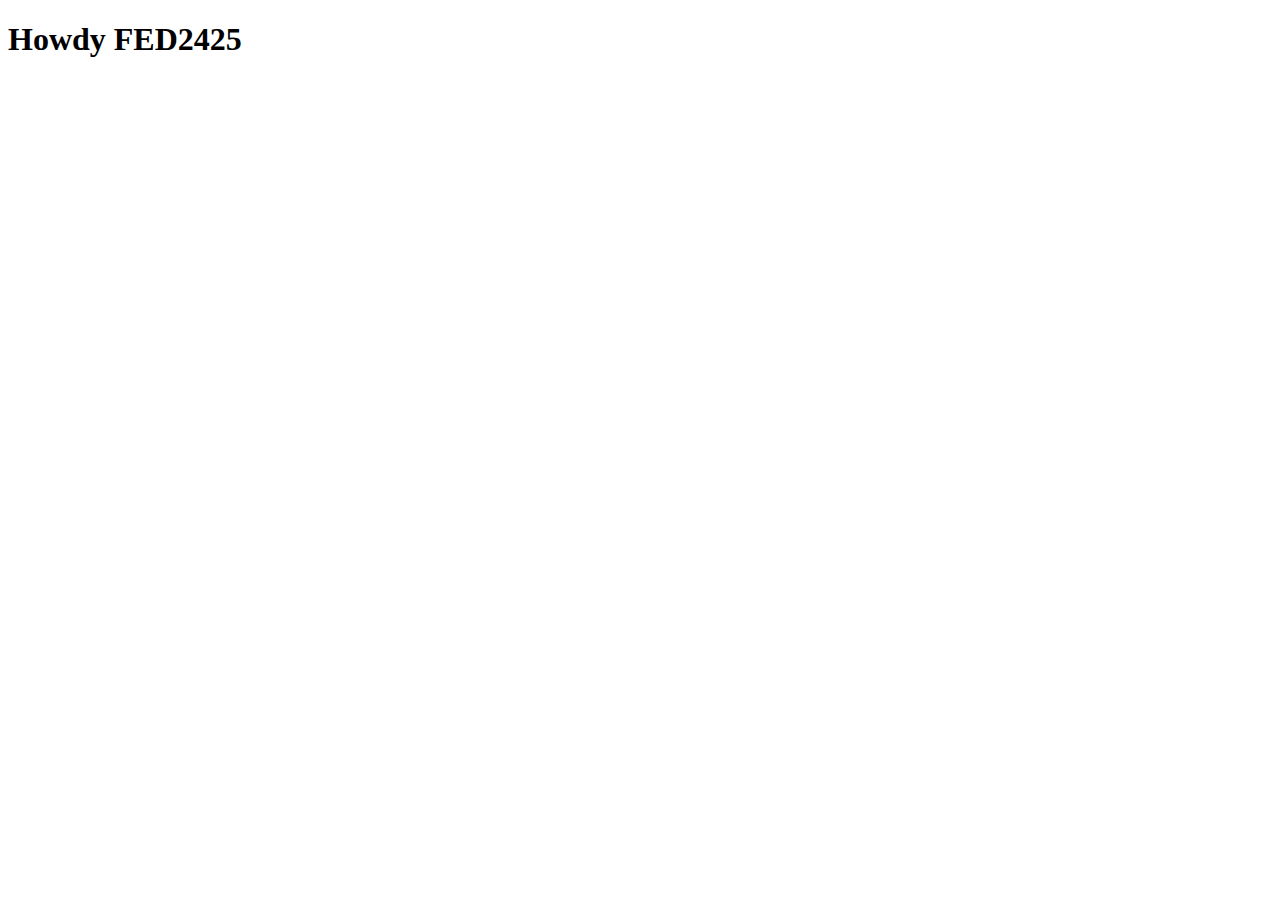
==== index.html @ 0c6c0c18 "Add files via upload" ====
<!DOCTYPE html>
<html lang="nl">
	
<head>
	<meta charset="UTF-8">
	<meta name="author" content="jouw naam">
	<meta name="viewport" content="width=device-width, initial-scale=1">
	
	<title>Howdy FED2425</title>
	
	<link href="styles/style.css" rel="stylesheet">
	<link rel="icon" type="image/svg+xml" href="images/favicon.svg">
</head>

<body>
	<h1>Howdy FED2425</h1>

	<script defer src="scripts/script.js"></script>
</body>
	
</html>
---- styles/style.css ----
/**************/
/* CSS REMEDY */
/**************/
*, *::after, *::before {
  box-sizing:border-box;  
}






/*********************/
/* CUSTOM PROPERTIES */
/*********************/
:root {
	/* startje */
	--color-text:#111;
	--color-background:#eee;
}





/****************/
/* JOUW STYLING */
/****************/

/* jouw code */
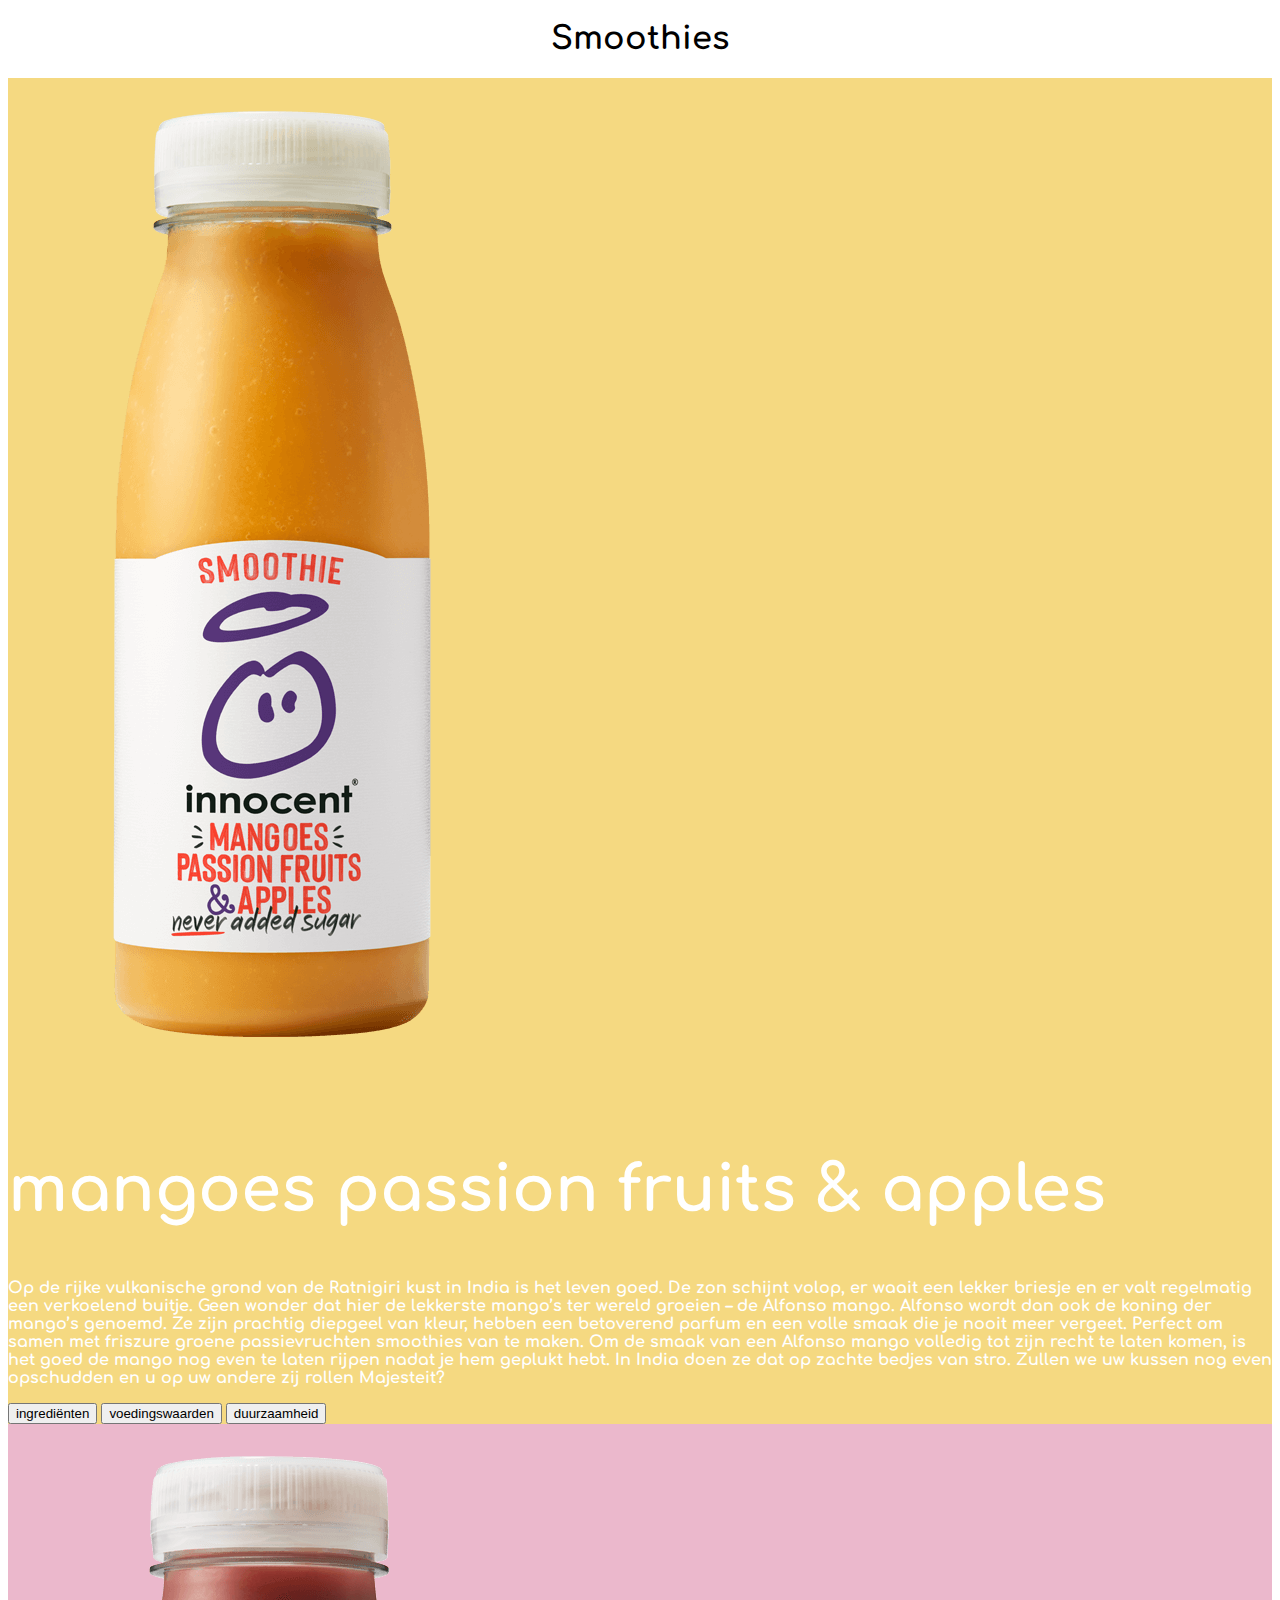
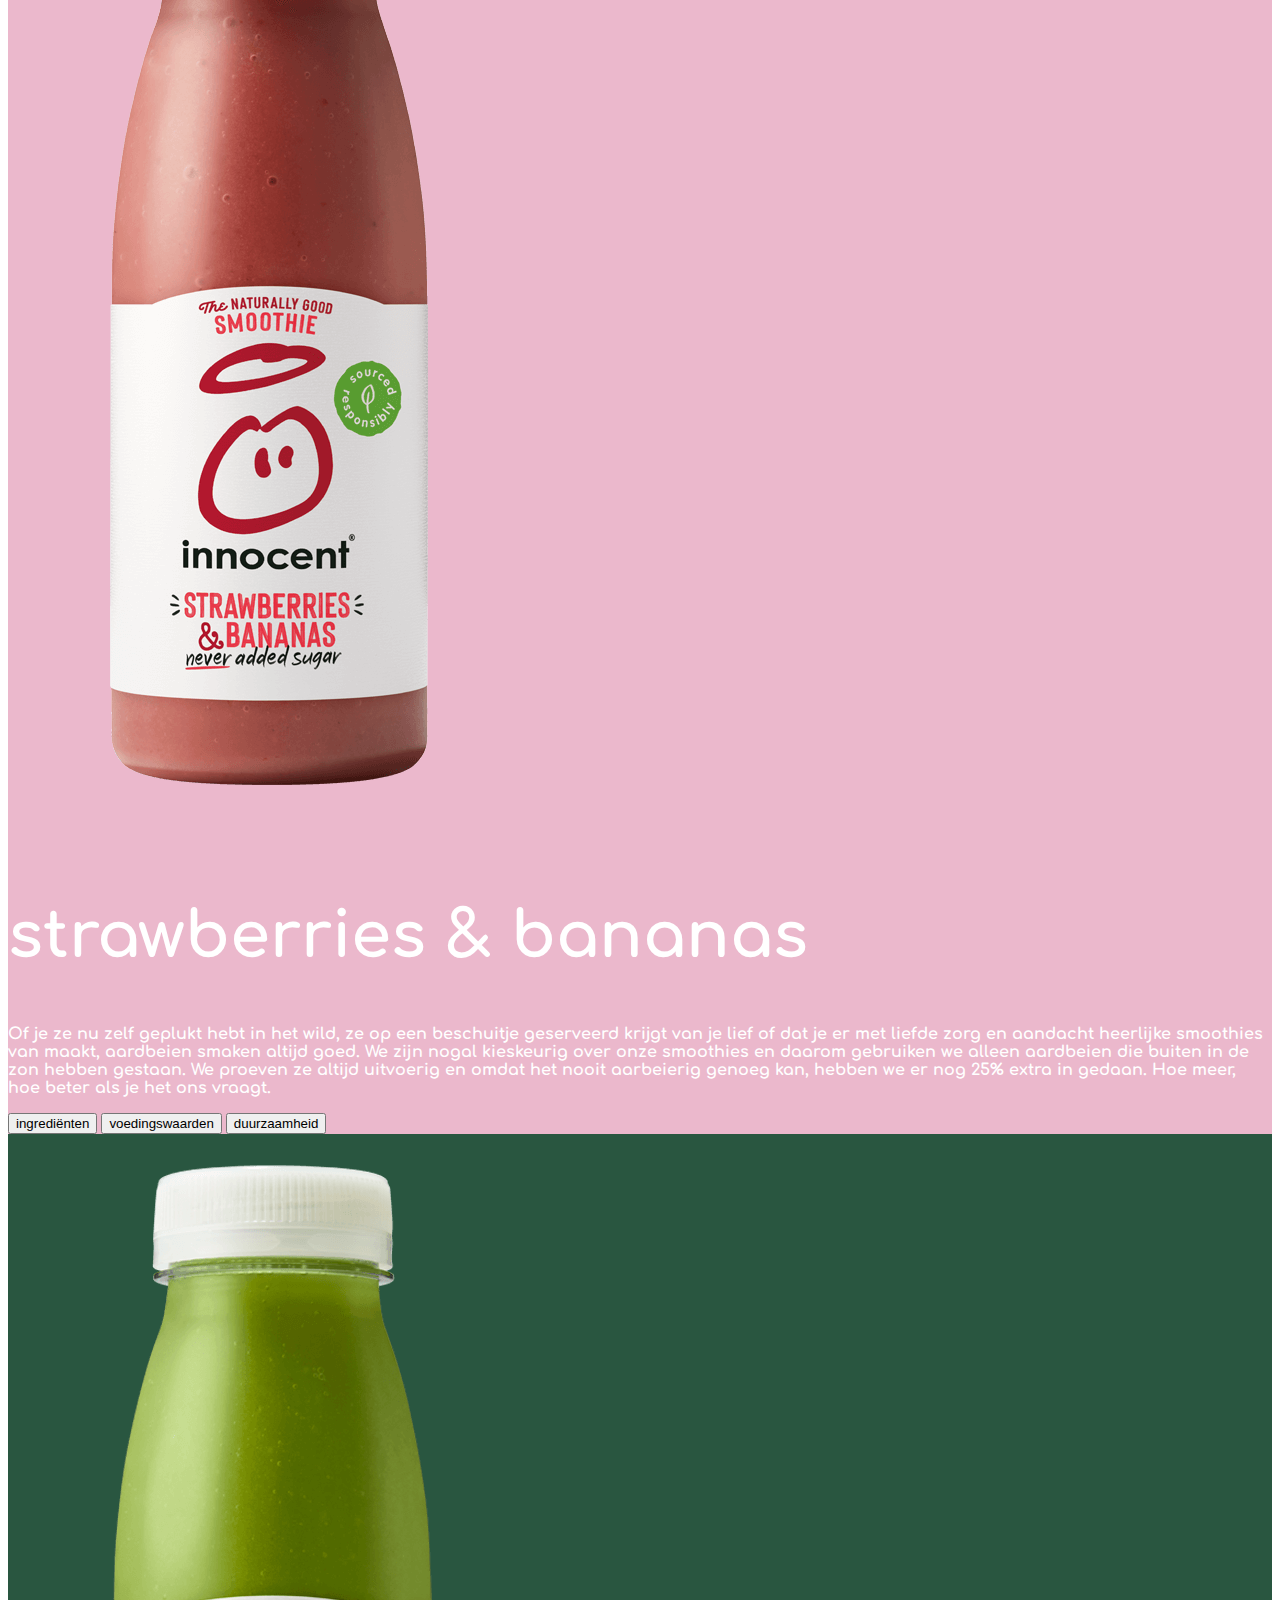
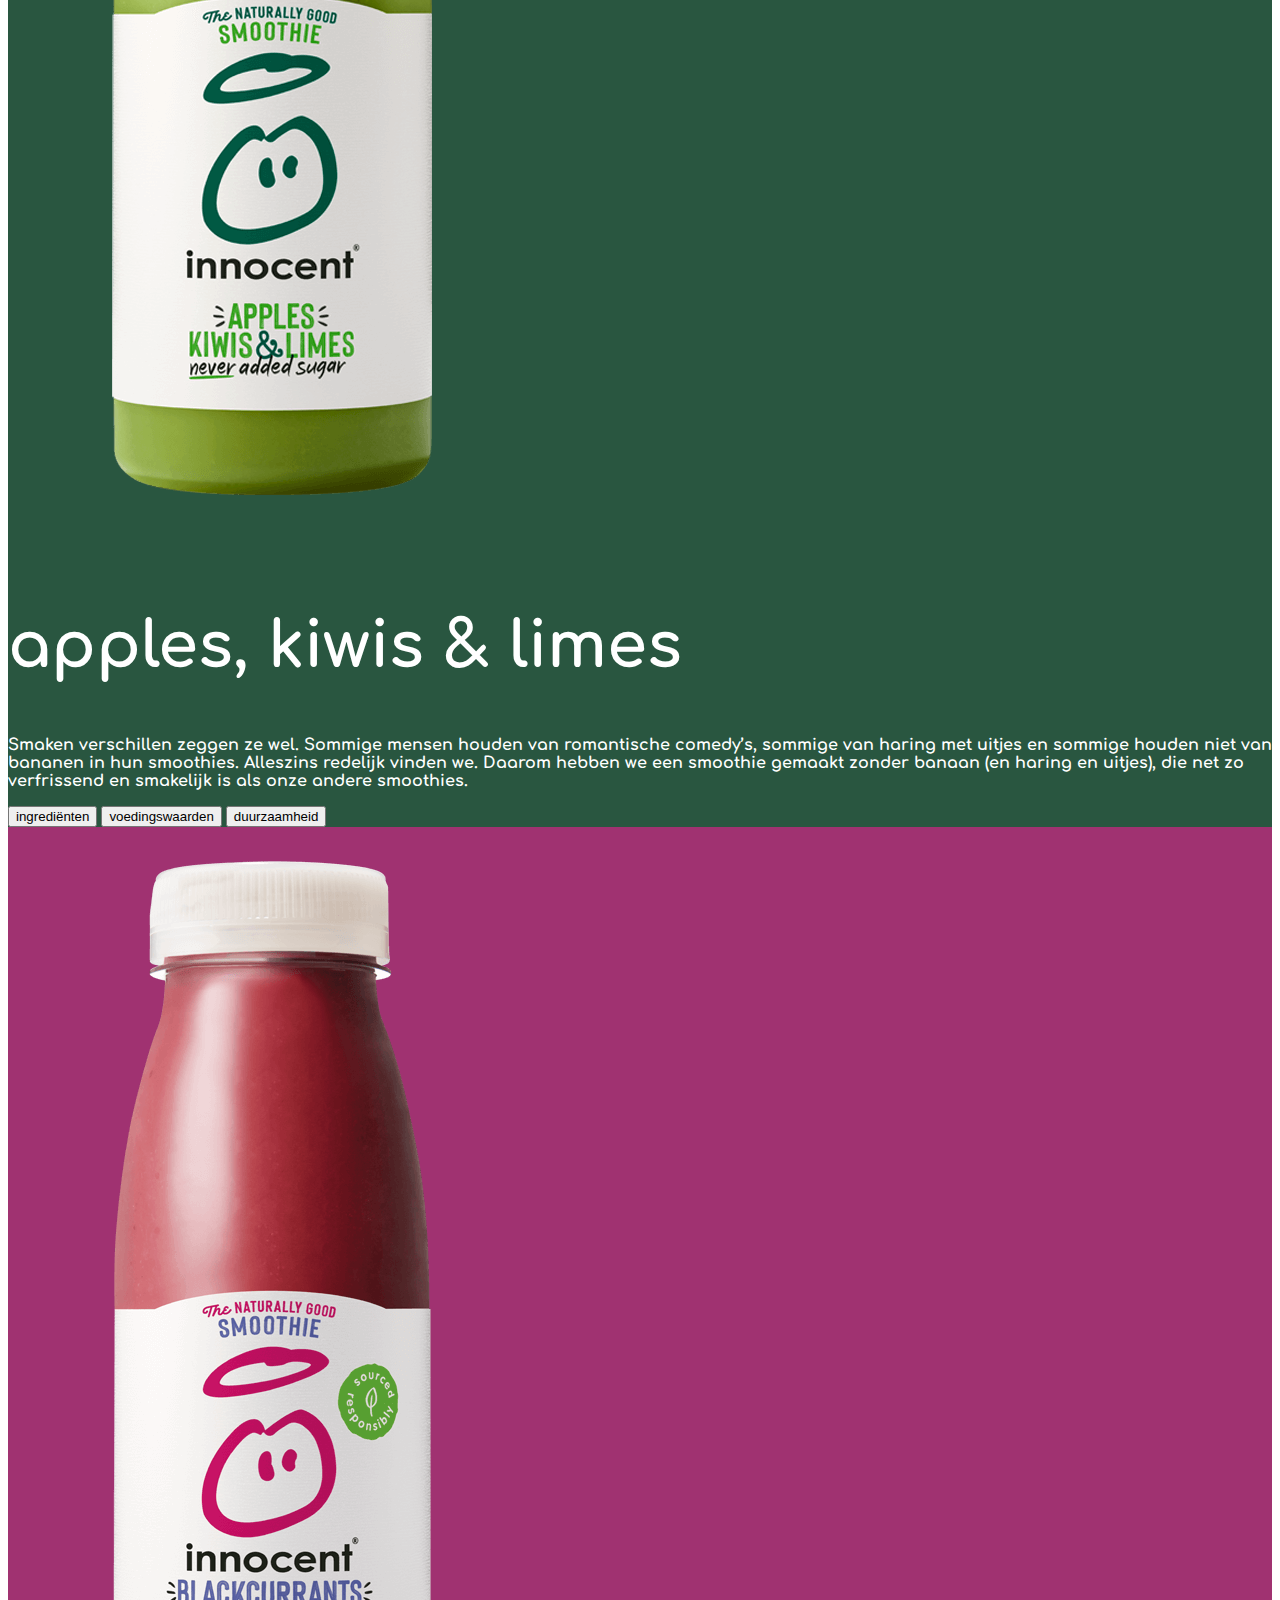
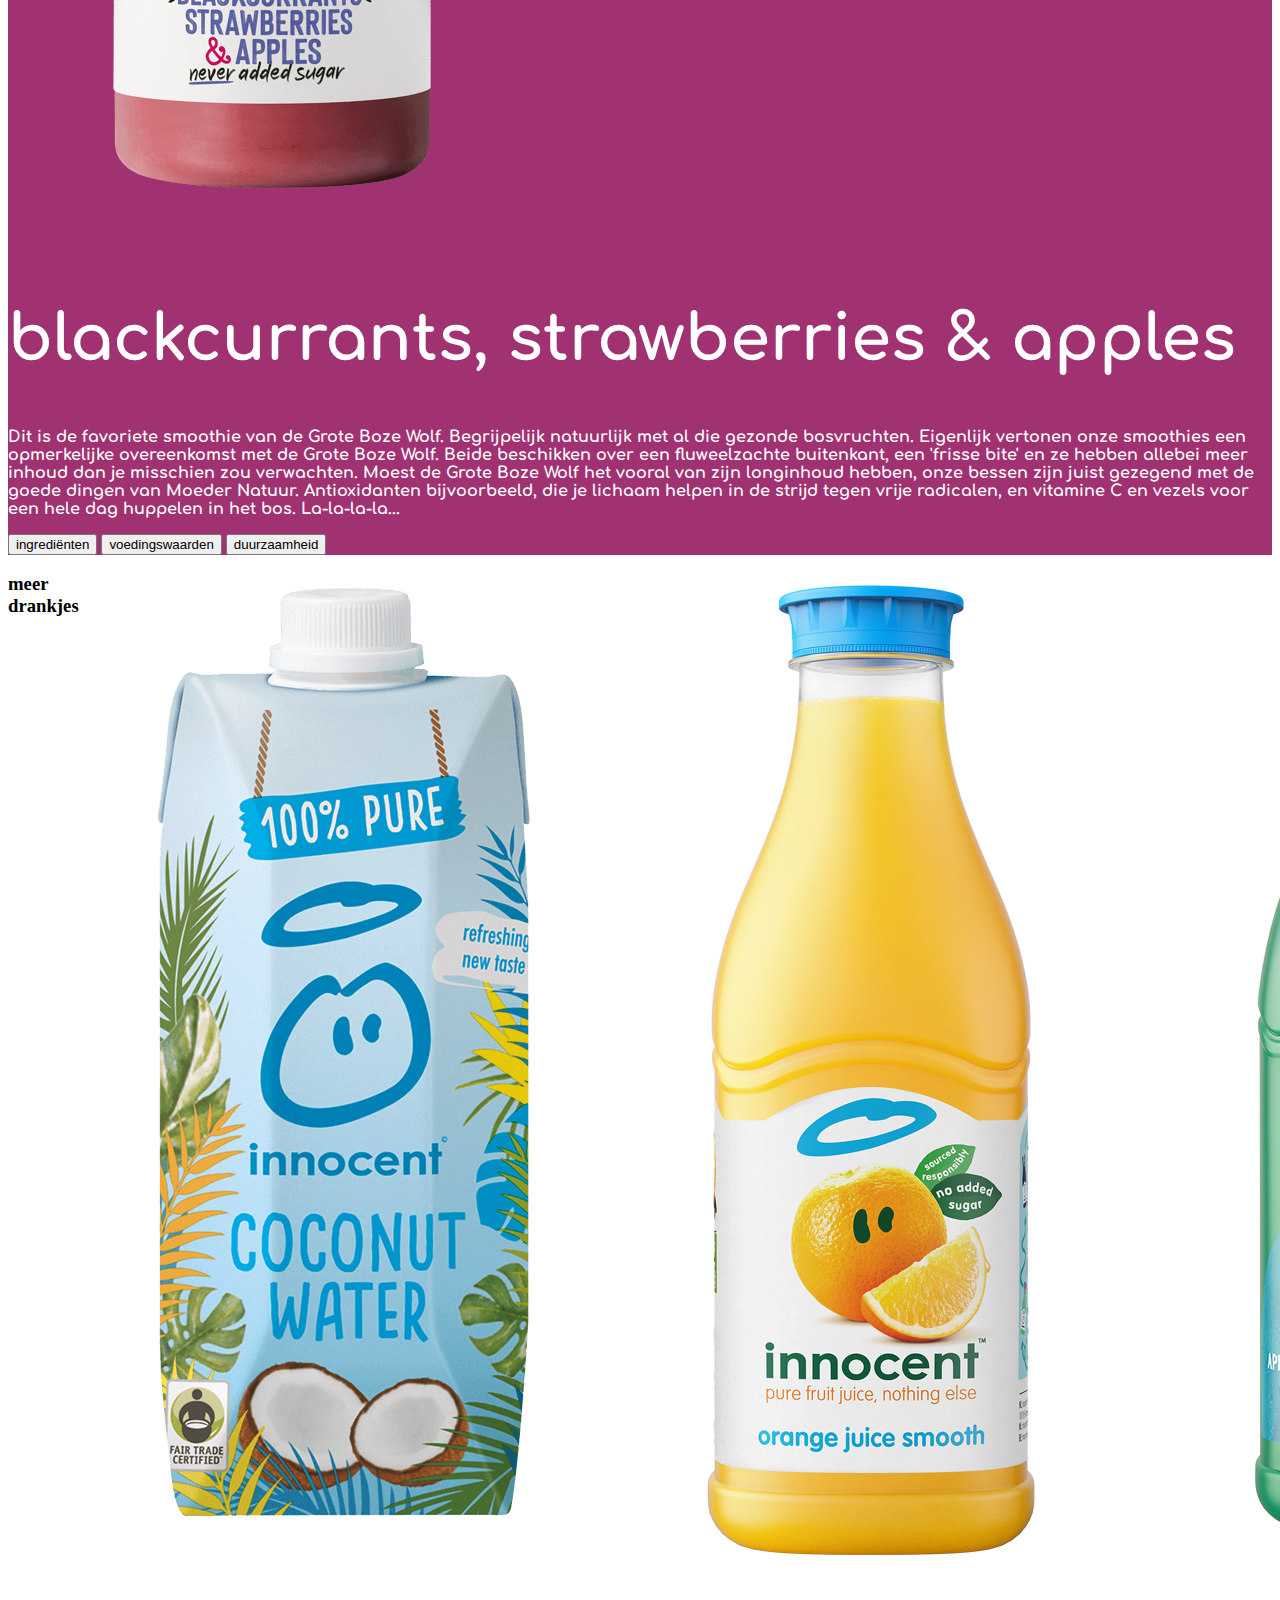
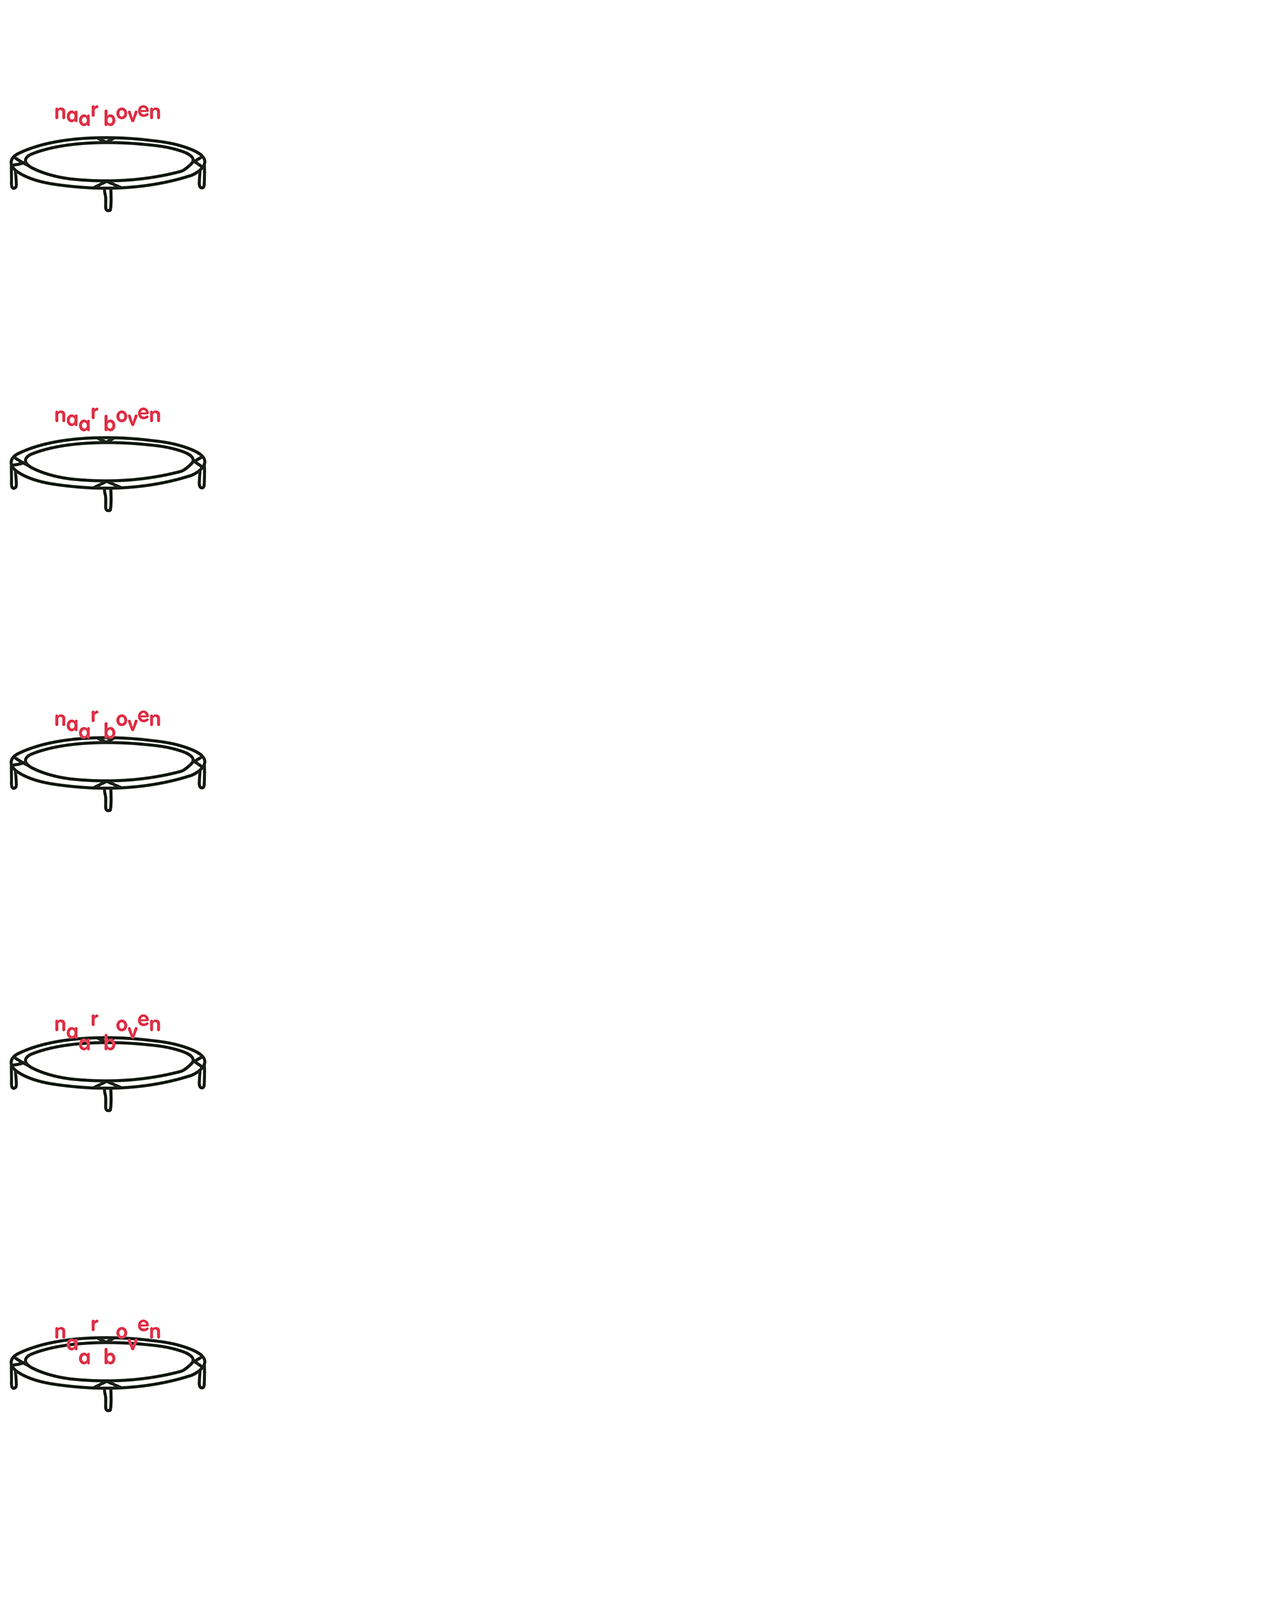
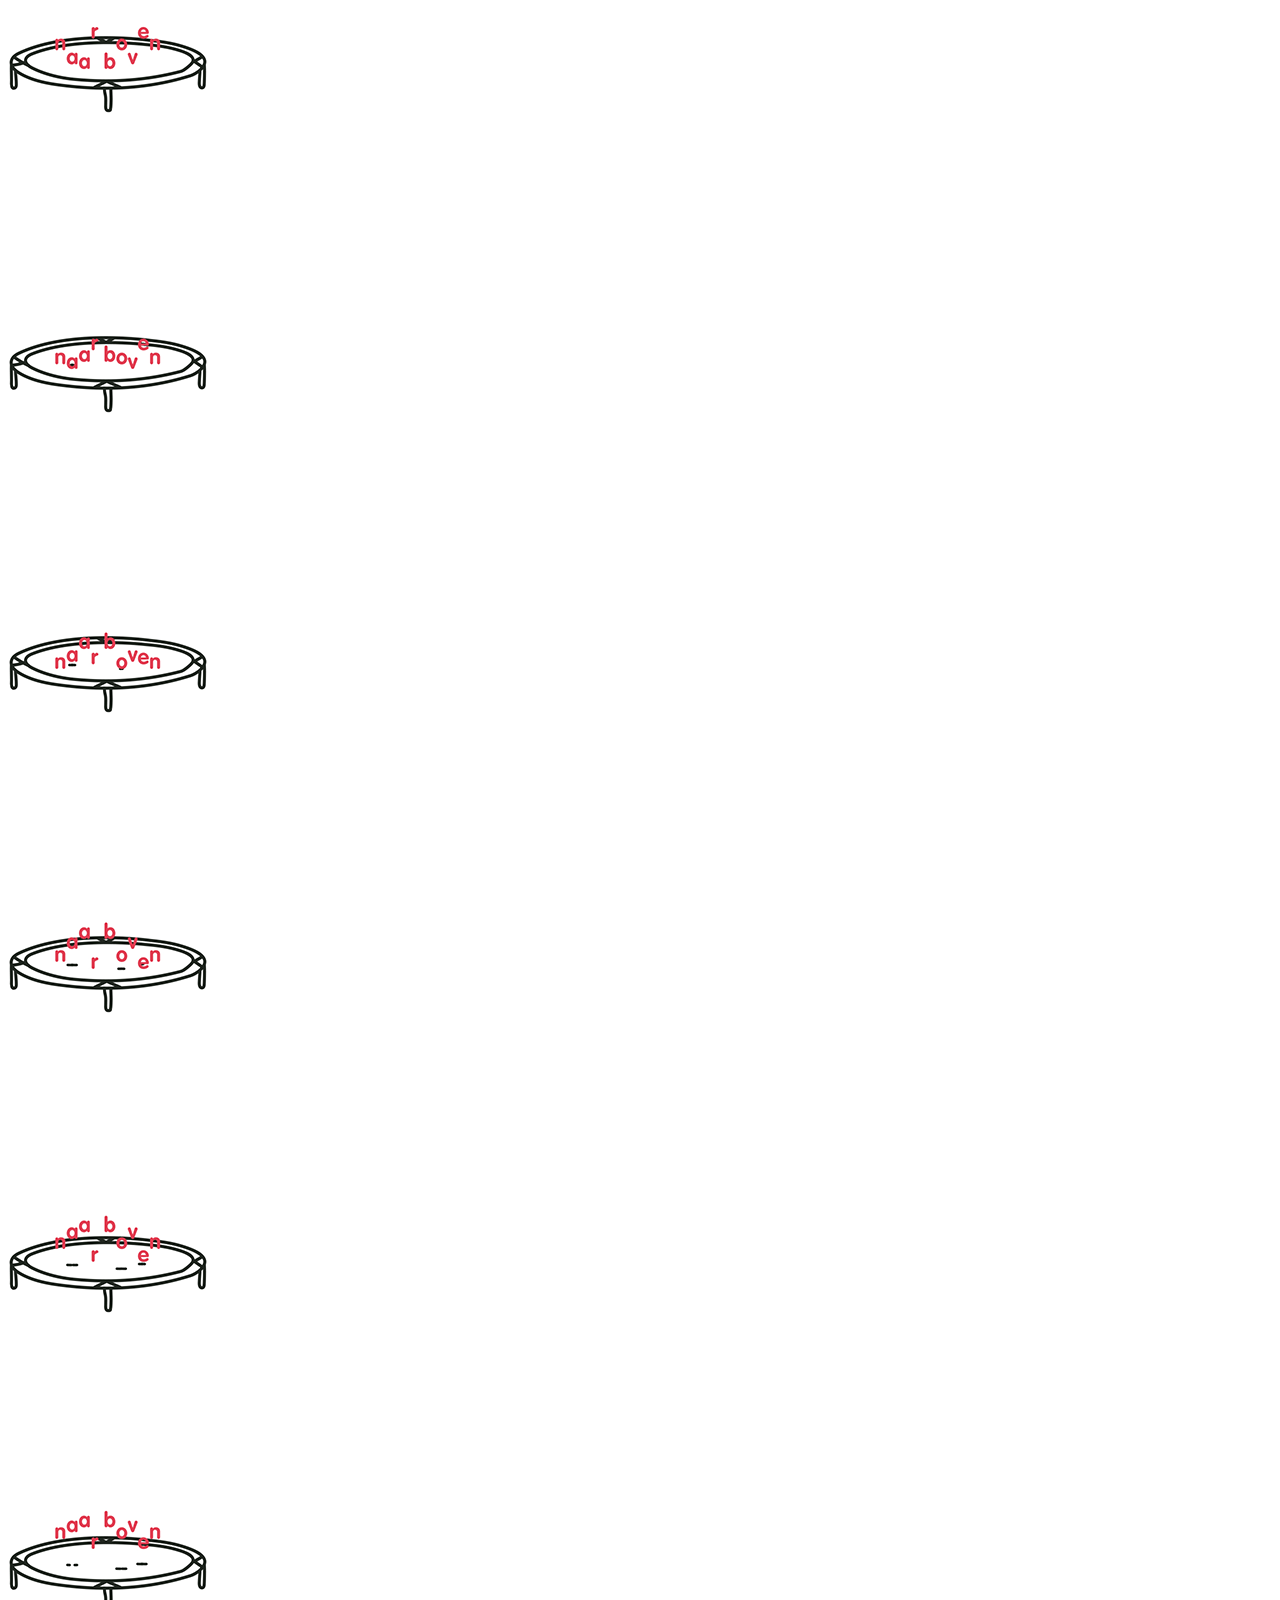
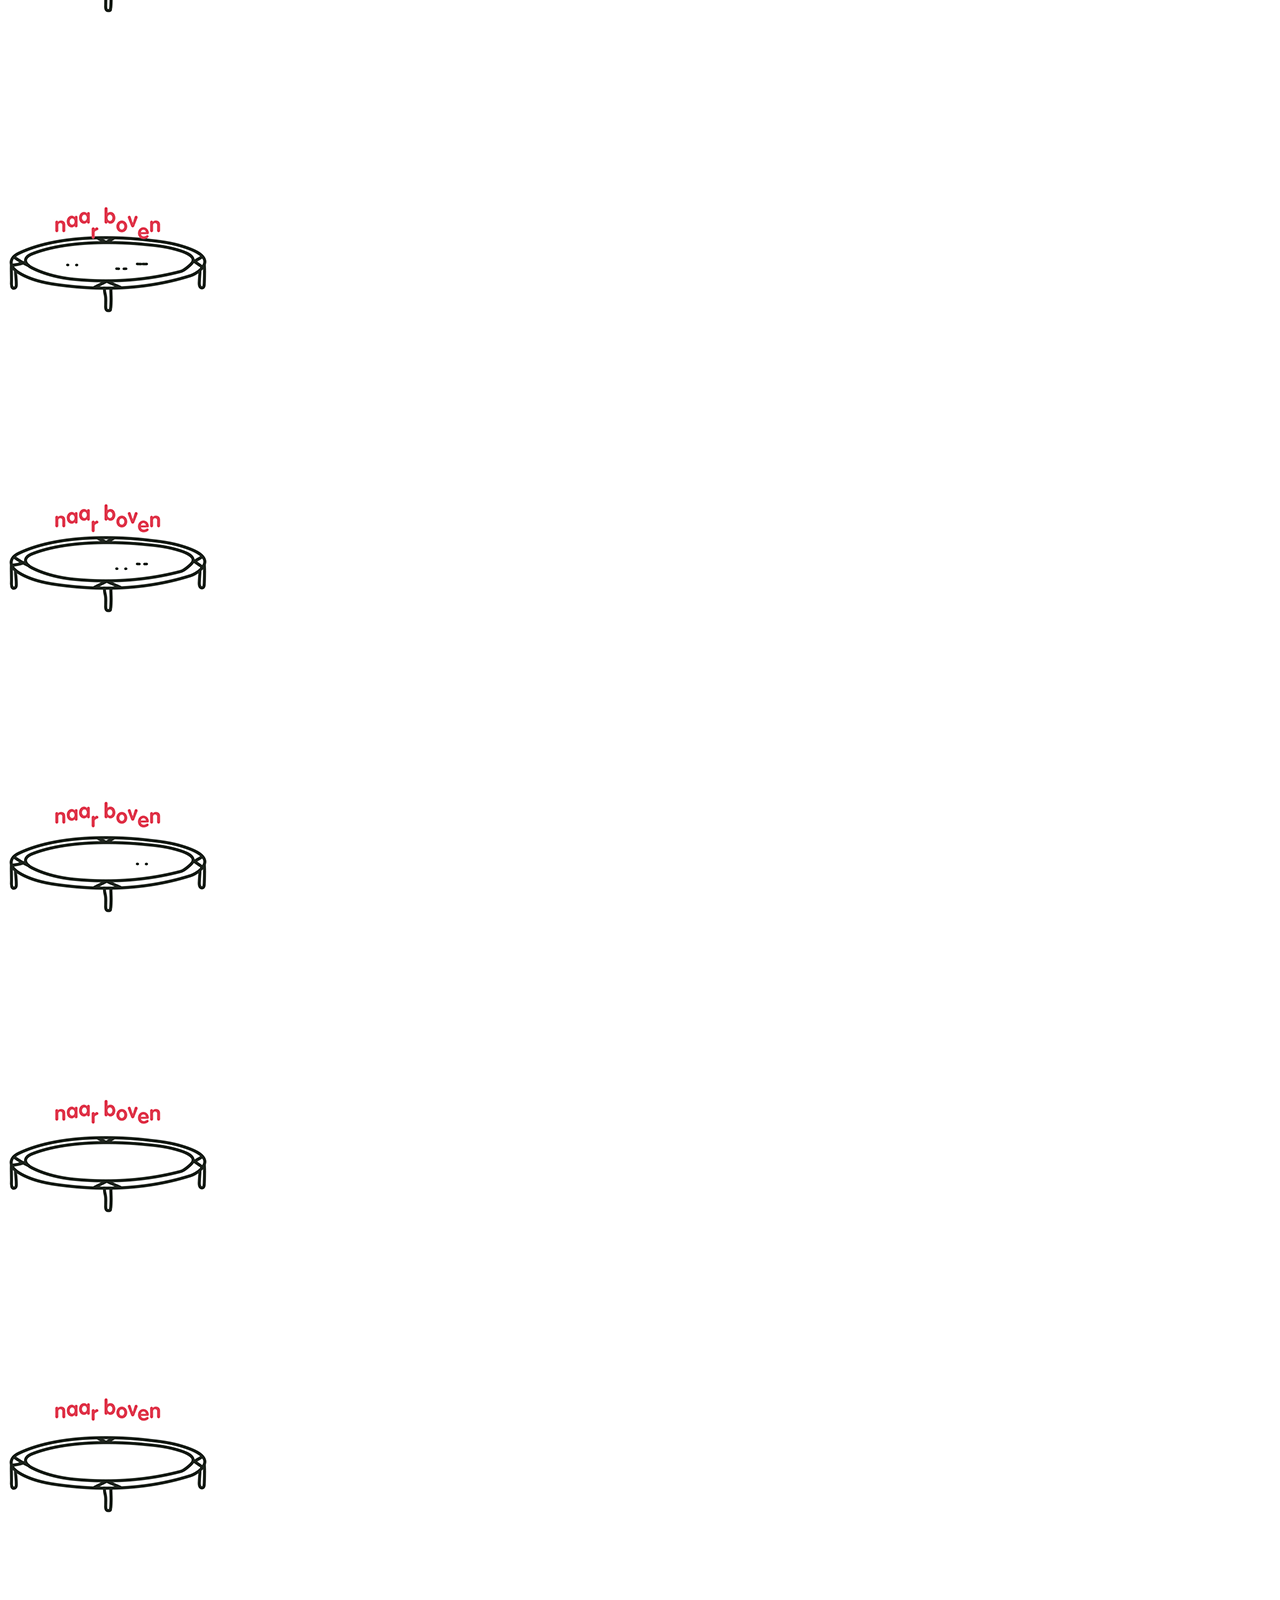
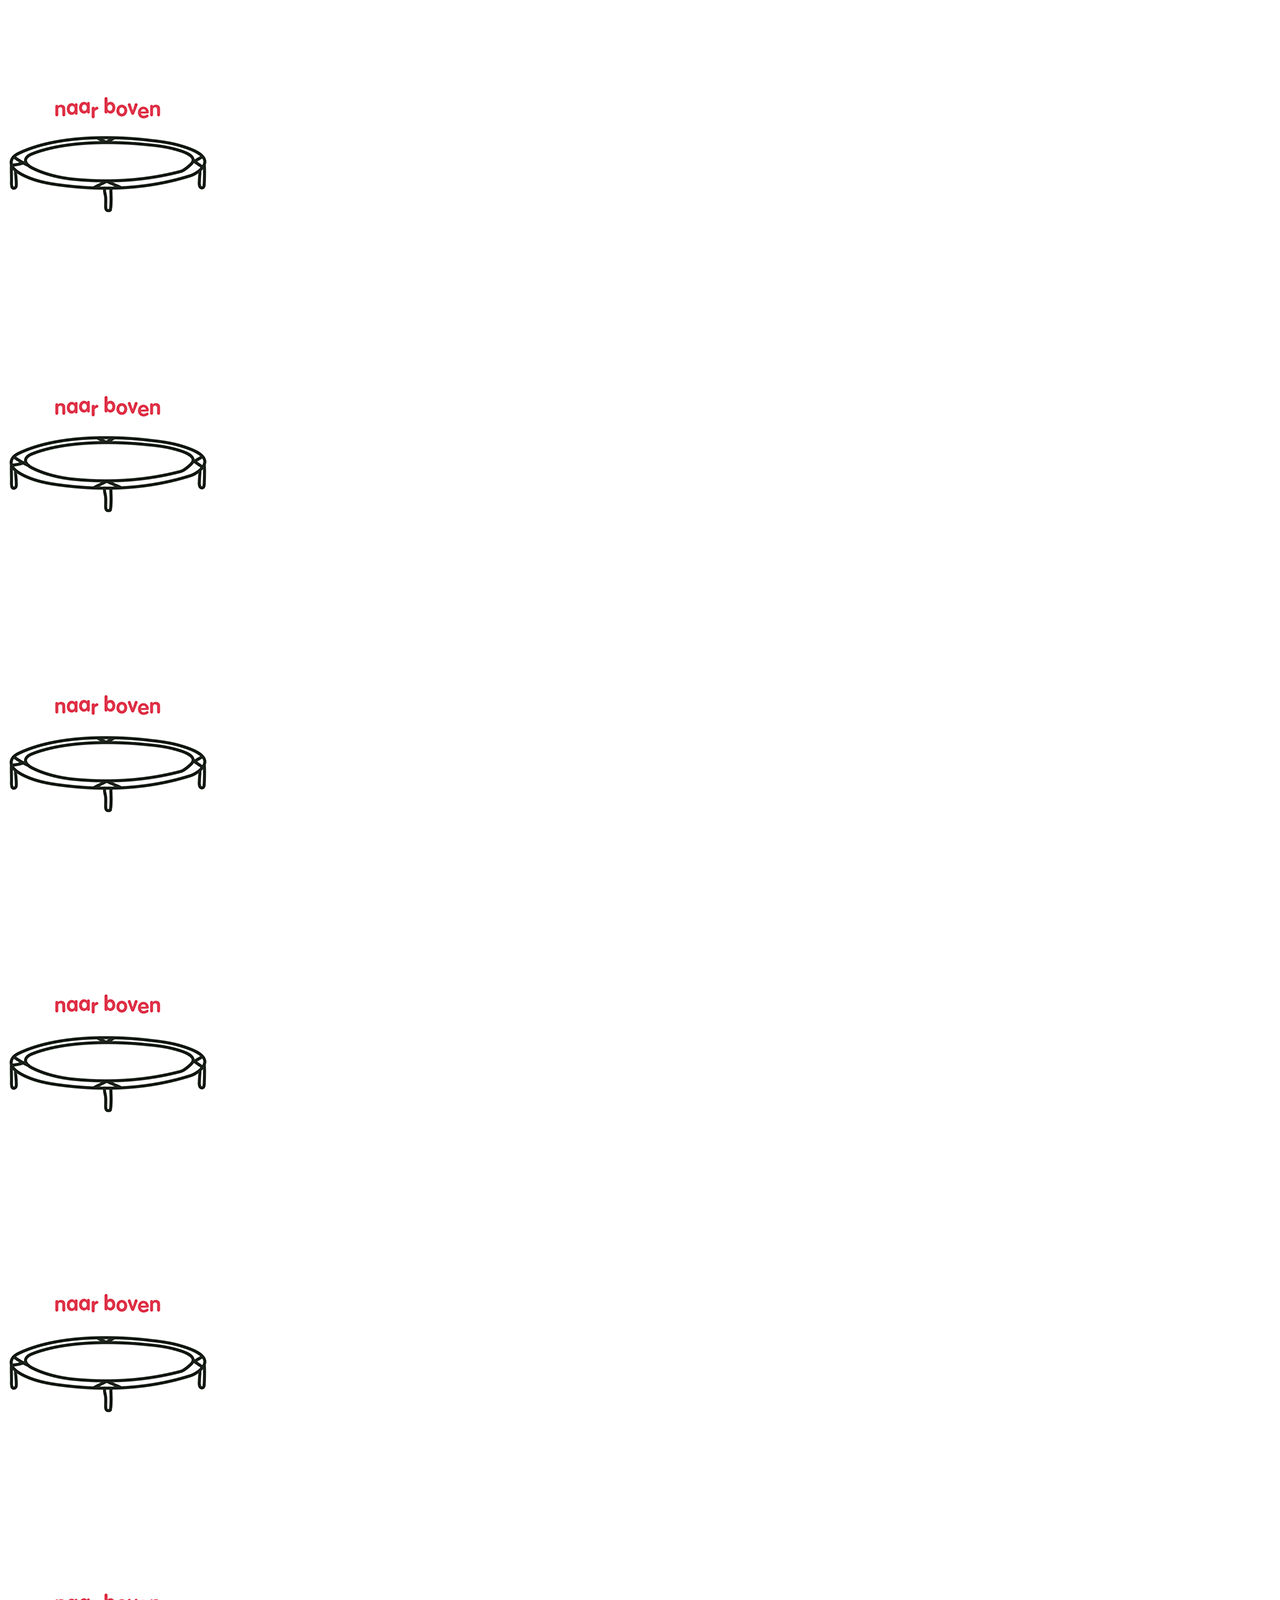
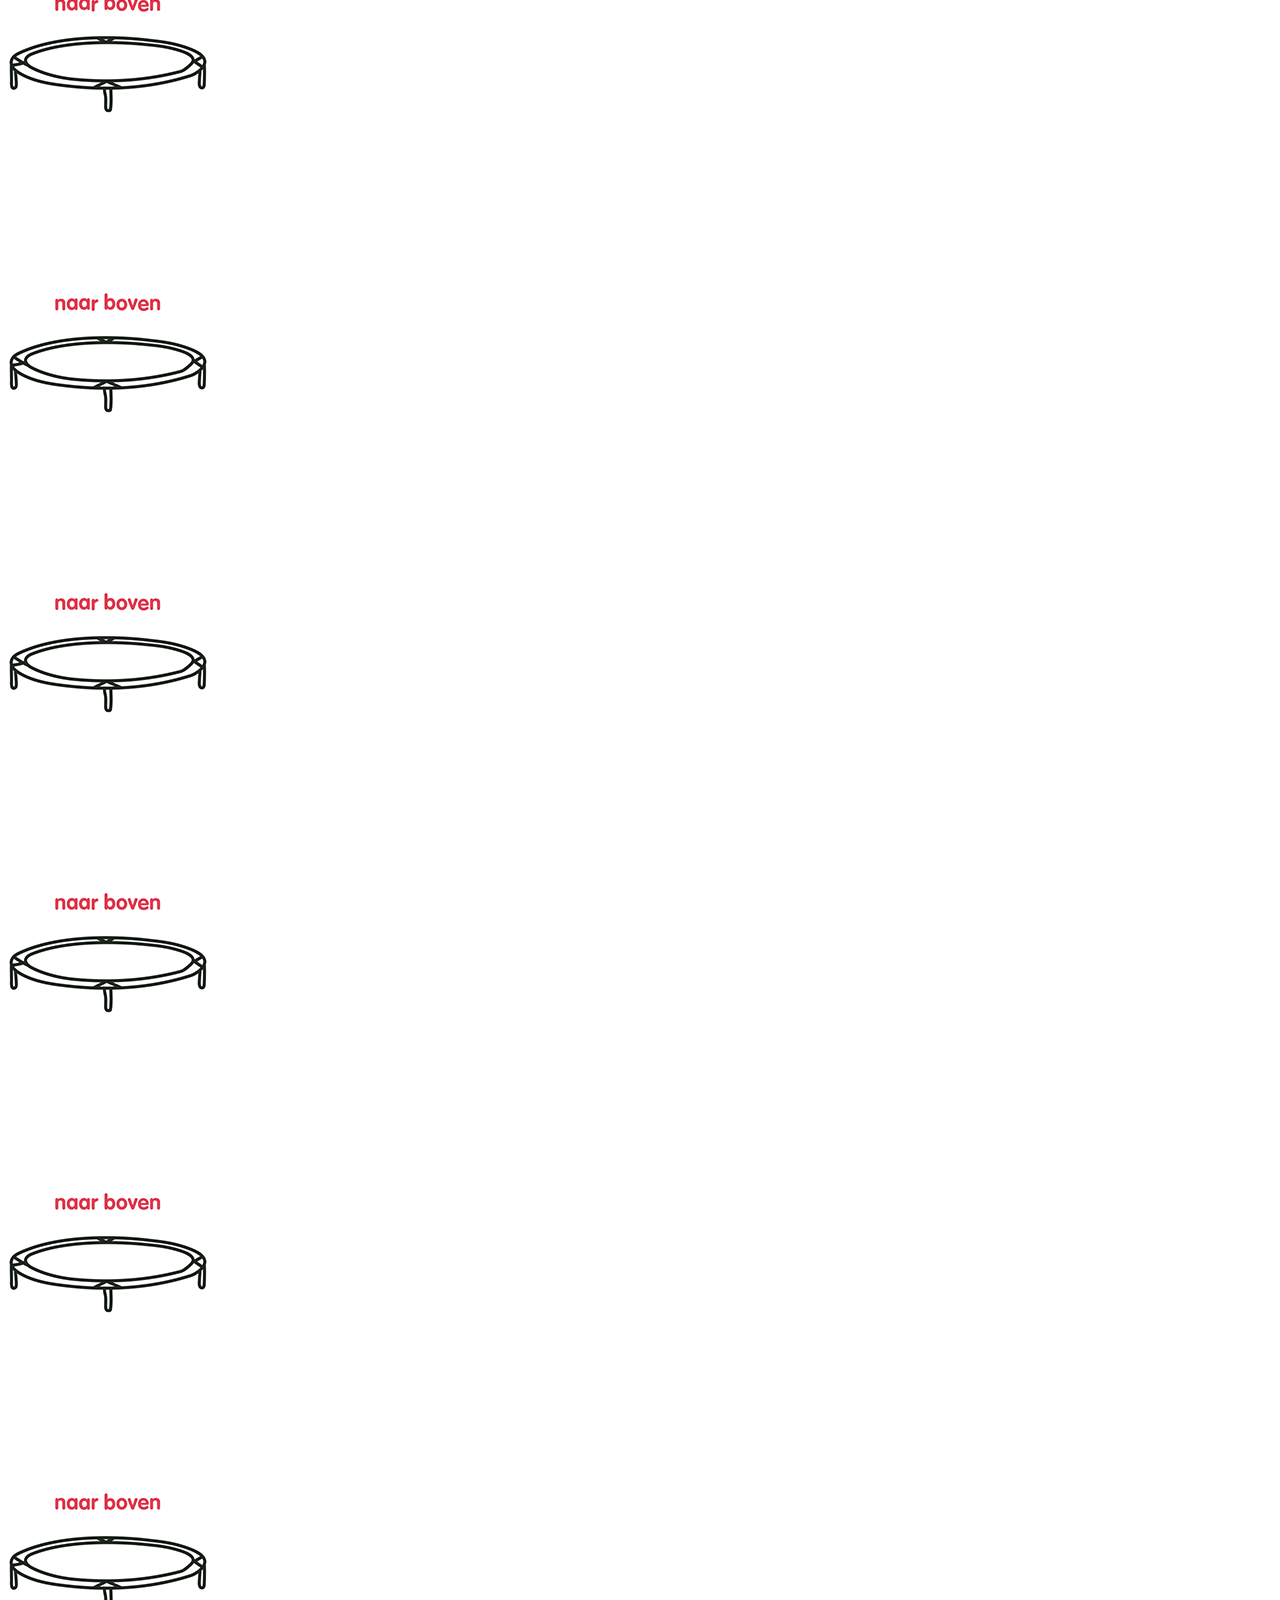
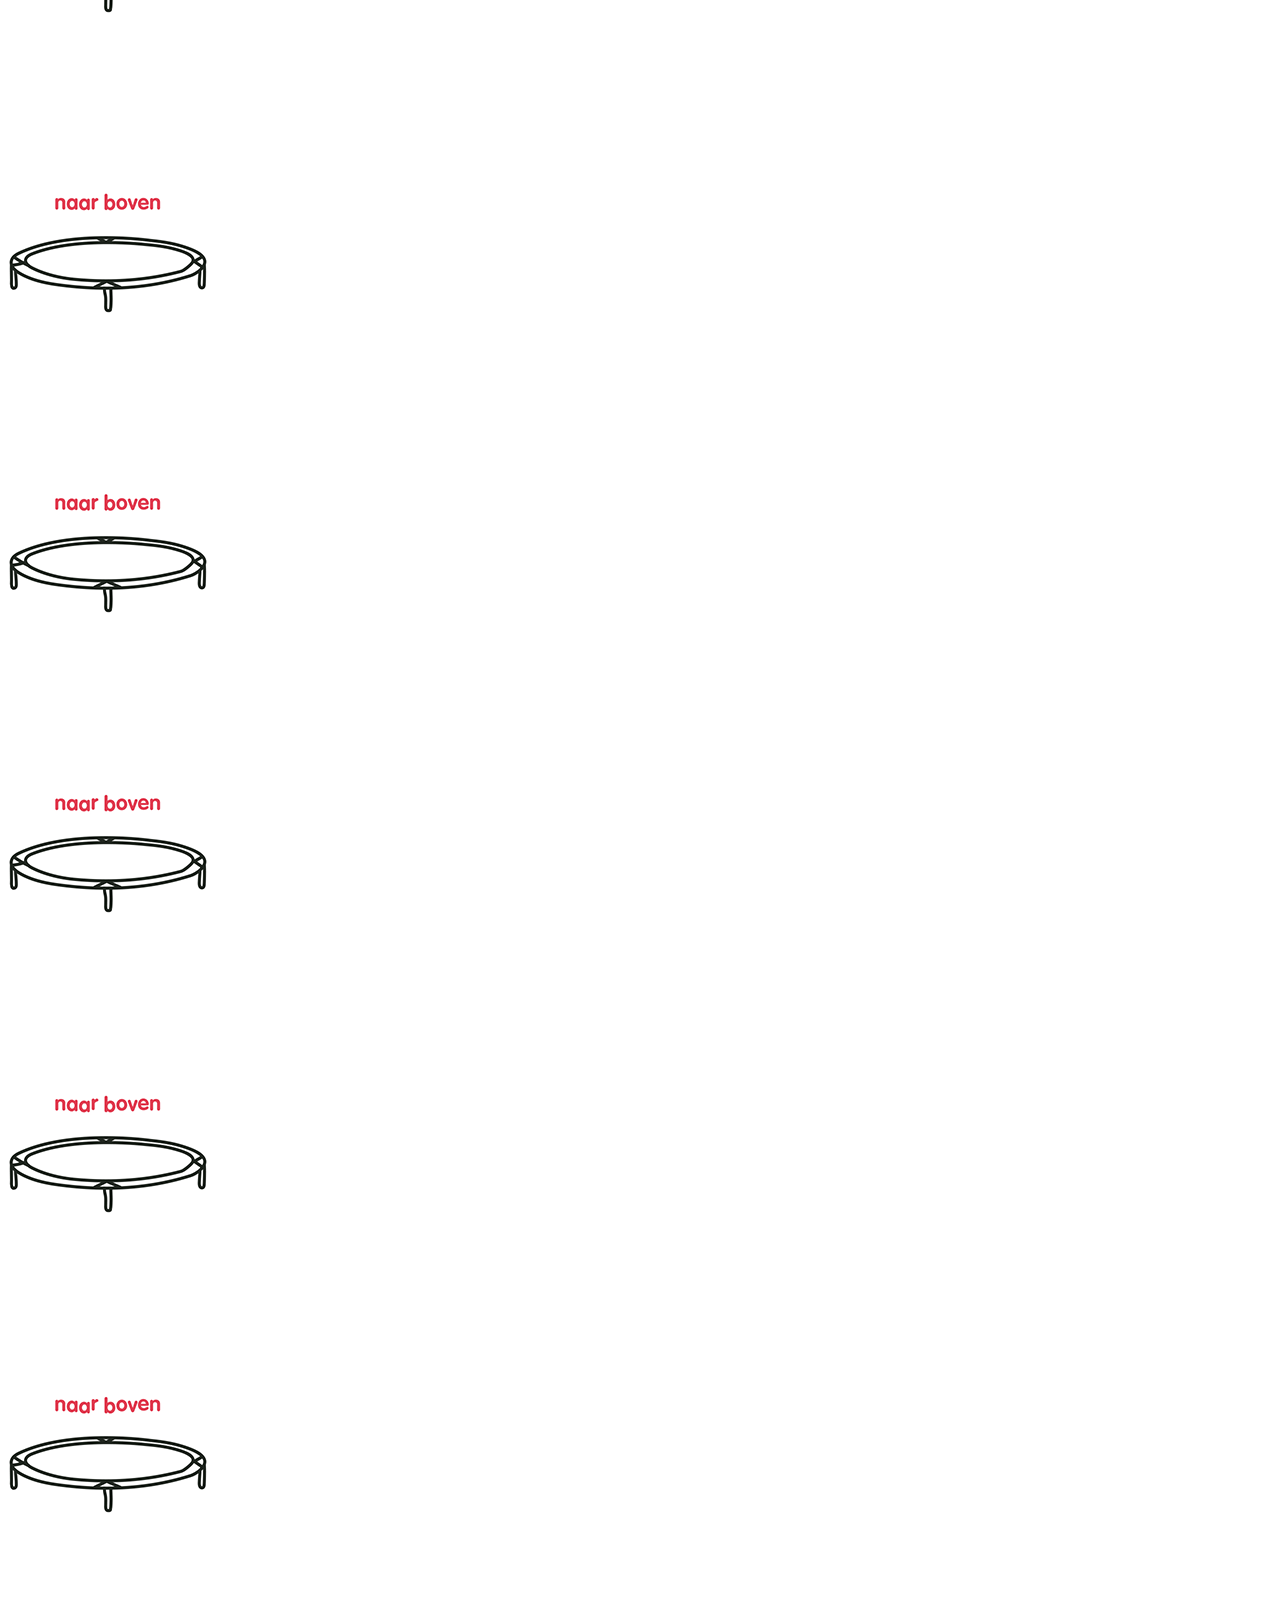
==== commit b0f6daae: "alles" ====
--- a/index.html
+++ b/index.html
@@ -10,10 +10,59 @@
 	
 	<link href="styles/style.css" rel="stylesheet">
 	<link rel="icon" type="image/svg+xml" href="images/favicon.svg">
+
+	<link rel="preconnect" href="https://fonts.googleapis.com">
+	<link rel="preconnect" href="https://fonts.gstatic.com" crossorigin>
+	<link href="https://fonts.googleapis.com/css2?family=Comfortaa:wght@300..700&family=Nunito:ital,wght@0,200..1000;1,200..1000&display=swap" rel="stylesheet">
+	
+
 </head>
 
 <body>
-	<h1>Howdy FED2425</h1>
+	<section>
+		<h1>Smoothies</h1>
+	</section>
+	<section class="background1">
+		<img src="images/nl-mango-passion-fruit-apple-small.png" alt="nmango-passion-fruit-apple">
+		<h2>mangoes passion fruits & apples</h2>
+		<p>Op de rijke vulkanische grond van de Ratnigiri kust in India is het leven goed. De zon schijnt volop, er waait een lekker briesje en er valt regelmatig een verkoelend buitje. Geen wonder dat hier de lekkerste mango’s ter wereld groeien – de Alfonso mango. Alfonso wordt dan ook de koning der mango’s genoemd. Ze zijn prachtig diepgeel van kleur, hebben een betoverend parfum en een volle smaak die je nooit meer vergeet. Perfect om samen met friszure groene passievruchten smoothies van te maken. Om de smaak van een Alfonso mango volledig tot zijn recht te laten komen, is het goed de mango nog even te laten rijpen nadat je hem geplukt hebt. In India doen ze dat op zachte bedjes van stro. Zullen we uw kussen nog even opschudden en u op uw andere zij rollen Majesteit?</p>
+		<button>ingrediënten</button>
+		<button>voedingswaarden</button>
+		<button>duurzaamheid</button>
+	</section>
+	<section class="background2">
+		<img src="images/nl-strawberry-bannana-small.png" alt="strawberry-bannana">
+		<h2>strawberries & bananas</h2>
+		<p>Of je ze nu zelf geplukt hebt in het wild, ze op een beschuitje geserveerd krijgt van je lief of dat je er met liefde zorg en aandacht heerlijke smoothies van maakt, aardbeien smaken altijd goed. We zijn nogal kieskeurig over onze smoothies en daarom gebruiken we alleen aardbeien die buiten in de zon hebben gestaan. We proeven ze altijd uitvoerig en omdat het nooit aarbeierig genoeg kan, hebben we er nog 25% extra in gedaan. Hoe meer, hoe beter als je het ons vraagt.</p>
+		<button>ingrediënten</button>
+		<button>voedingswaarden</button>
+		<button>duurzaamheid</button>
+	</section>
+	<section class="background3">
+		<img src="images/nl-apple-kiwi-lime.png" alt="apple-kiwi-lime">
+		<h2>apples, kiwis & limes</h2>
+		<p>Smaken verschillen zeggen ze wel. Sommige mensen houden van romantische comedy’s, sommige van haring met uitjes en sommige houden niet van bananen in hun smoothies. Alleszins redelijk vinden we. Daarom hebben we een smoothie gemaakt zonder banaan (en haring en uitjes), die net zo verfrissend en smakelijk is als onze andere smoothies.</p>
+		<button>ingrediënten</button>
+		<button>voedingswaarden</button>
+		<button>duurzaamheid</button>
+	</section>
+	<section class="background4">
+		<img src="images/nl-blackcurrants-strawberries-apples-small.png" alt="blackcurrants-strawberries-apples">
+		<h2>blackcurrants, strawberries & apples</h2>
+		<p>Dit is de favoriete smoothie van de Grote Boze Wolf. Begrijpelijk natuurlijk met al die gezonde bosvruchten. Eigenlijk vertonen onze smoothies een opmerkelijke overeenkomst met de Grote Boze Wolf. Beide beschikken over een fluweelzachte buitenkant, een 'frisse bite' en ze hebben allebei meer inhoud dan je misschien zou verwachten. Moest de Grote Boze Wolf het vooral van zijn longinhoud hebben, onze bessen zijn juist gezegend met de goede dingen van Moeder Natuur. Antioxidanten bijvoorbeeld, die je lichaam helpen in de strijd tegen vrije radicalen, en vitamine C en vezels voor een hele dag huppelen in het bos. La-la-la-la...</p>
+		<button>ingrediënten</button>
+		<button>voedingswaarden</button>
+		<button>duurzaamheid</button>
+	</section>
+	<section class="meer-drankjes">
+		<h3>meer drankjes</h3>
+		<img src="images/coconut-water-500ml.png" alt="coconut-water">
+		<img src="images/OJS.png" alt="orange juice smooth">
+		<img src="images/Blue1.png" alt="blue-spark">
+		<img src="images/nl-defence.png" alt="defence">
+		<img src="images/gingershot.png" alt="mild ginger">
+	</section>
+	<img src="images/sprite-boing-nl.png" alt="trampoline">
 
 	<script defer src="scripts/script.js"></script>
 </body>
--- a/styles/style.css
+++ b/styles/style.css
@@ -28,4 +28,61 @@
 /****************/
 
 /* jouw code */
+@font-face {
+	font-family: "Comfortaa", sans-serif;
+	src: url(https://fonts.googleapis.com/css2?family=Comfortaa:wght@300..700&family=Nunito:ital,wght@0,200..1000;1,200..1000&display=swap);
+}
 
+img {
+	display: flex;
+	justify-content: center;
+	max-width: 60vw;
+}
+
+h1 {
+	display: flex;
+	justify-content: center;
+	font-family: "Comfortaa", sans-serif;
+	font-weight: bolder;
+	font-size: 2em;
+}
+
+h2 {
+	display: flex;
+	flex-direction: column;
+	justify-content: center;
+	font-family: "Comfortaa", sans-serif;
+	color: white;
+	font-weight: bolder;
+	font-size: 4em;
+}
+
+p {
+	font-family: "Comfortaa", sans-serif;
+	color: white;
+	font-weight: bolder;
+}
+
+
+.meer-drankjes {
+	display: flex;	
+}
+.meer-drankjes img {
+	max-width: 50vw;
+}
+
+.background1 {
+	background-color: #f5d981;
+}
+
+.background2 {
+	background-color: #ebb8cc;
+}
+
+.background3 {
+	background-color: #295640;
+}
+
+.background4 {
+	background-color: #a03271;
+}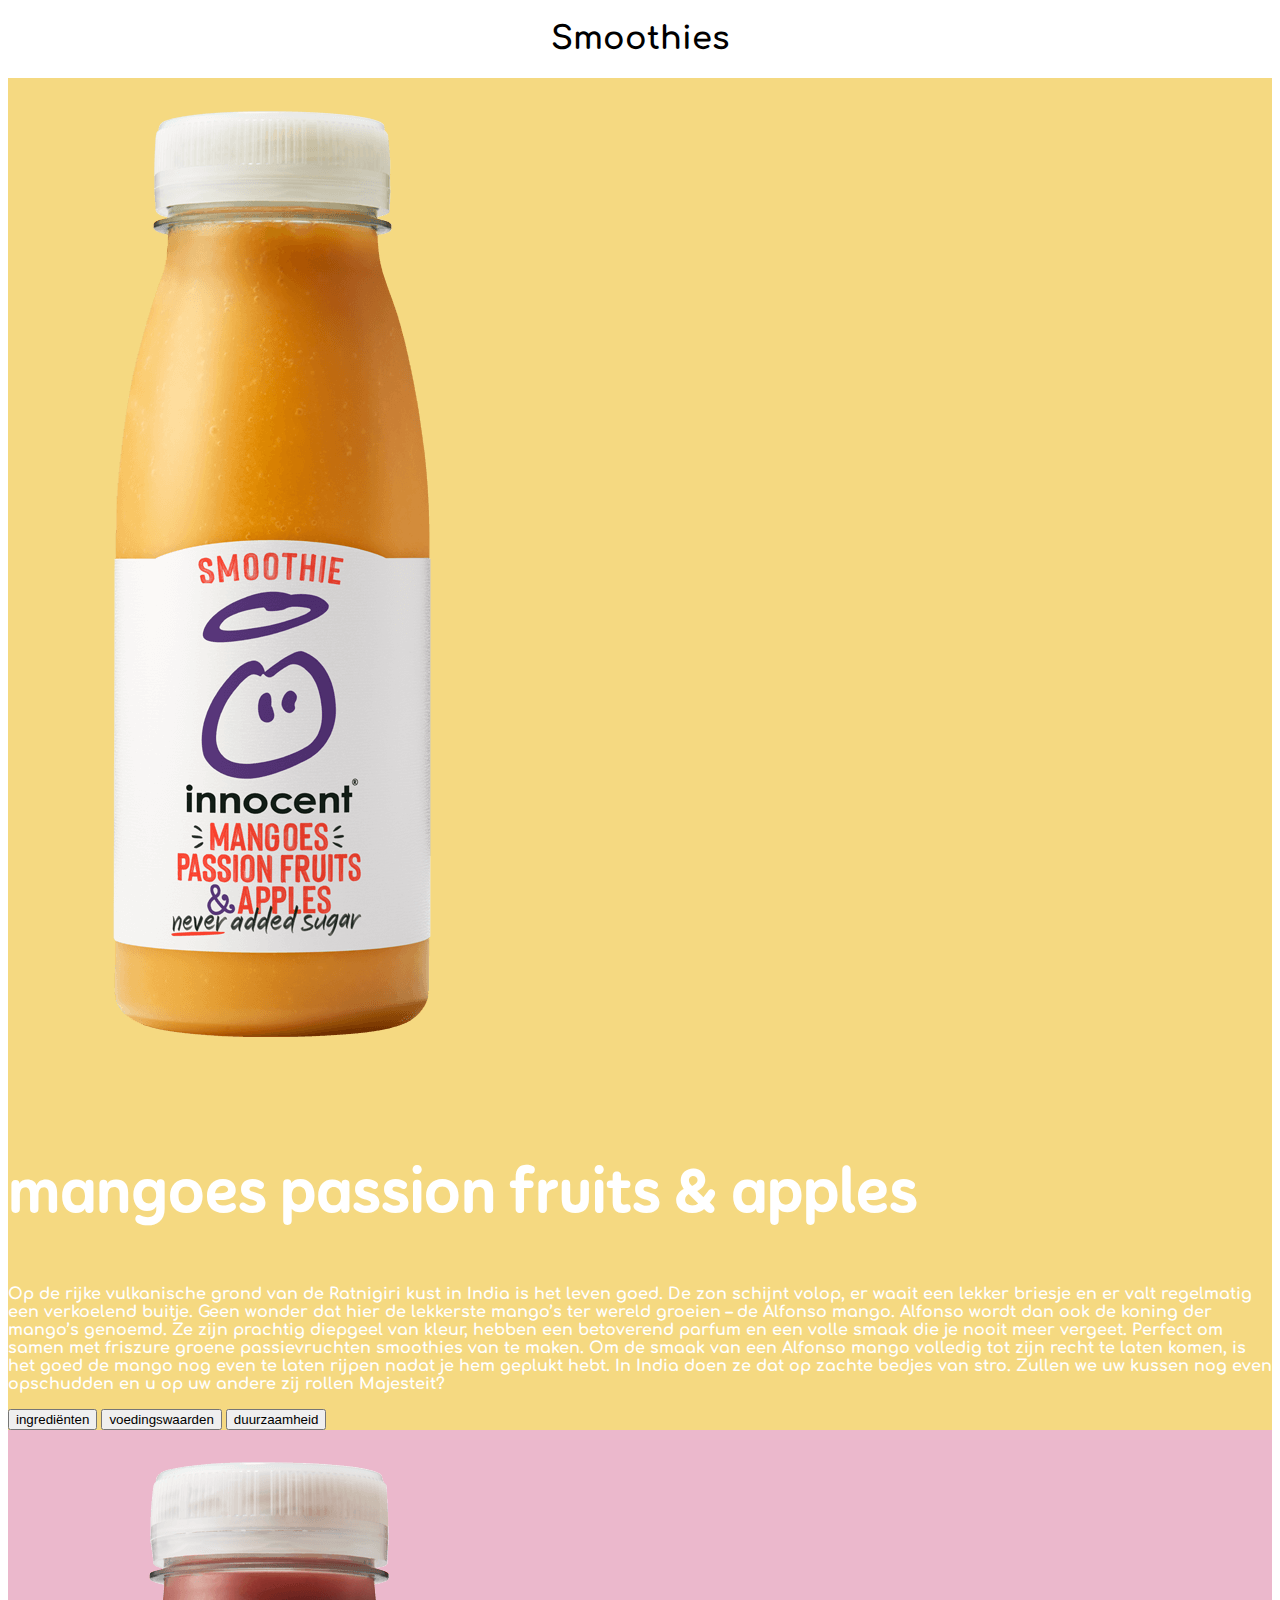
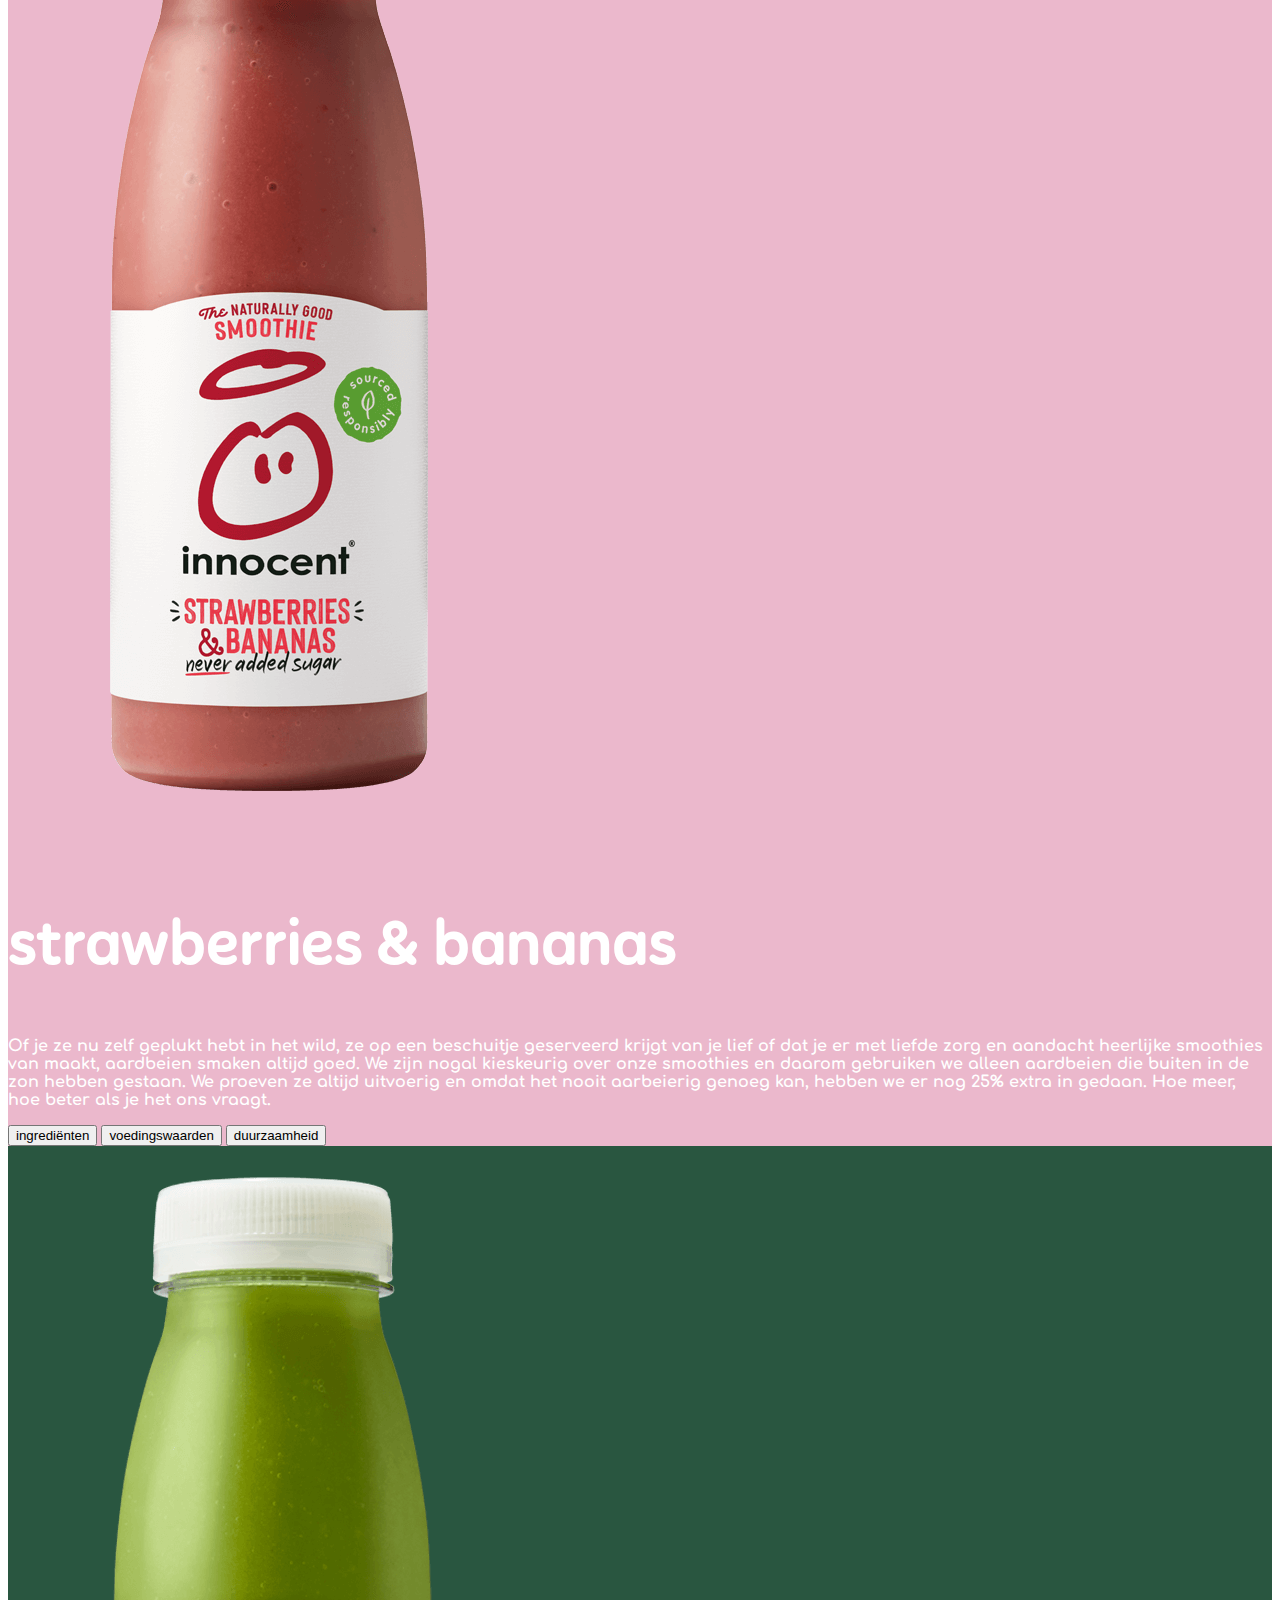
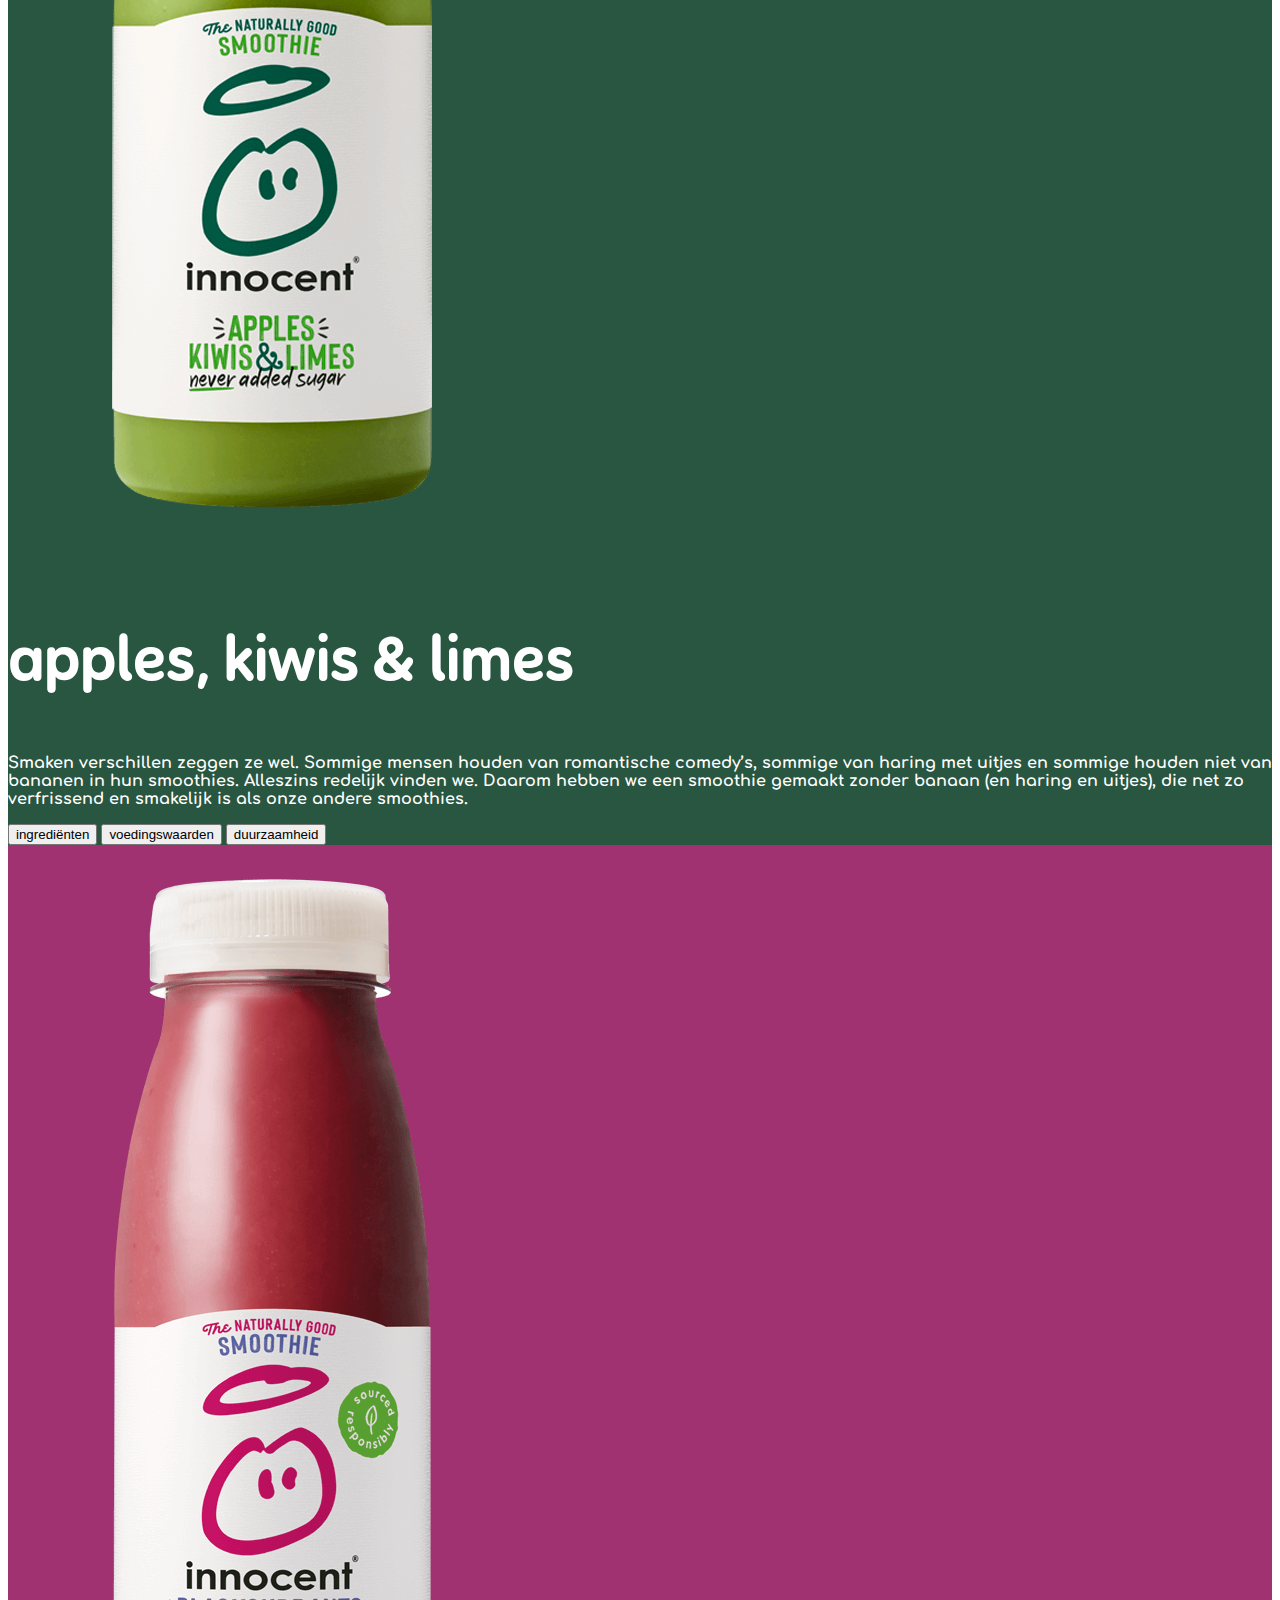
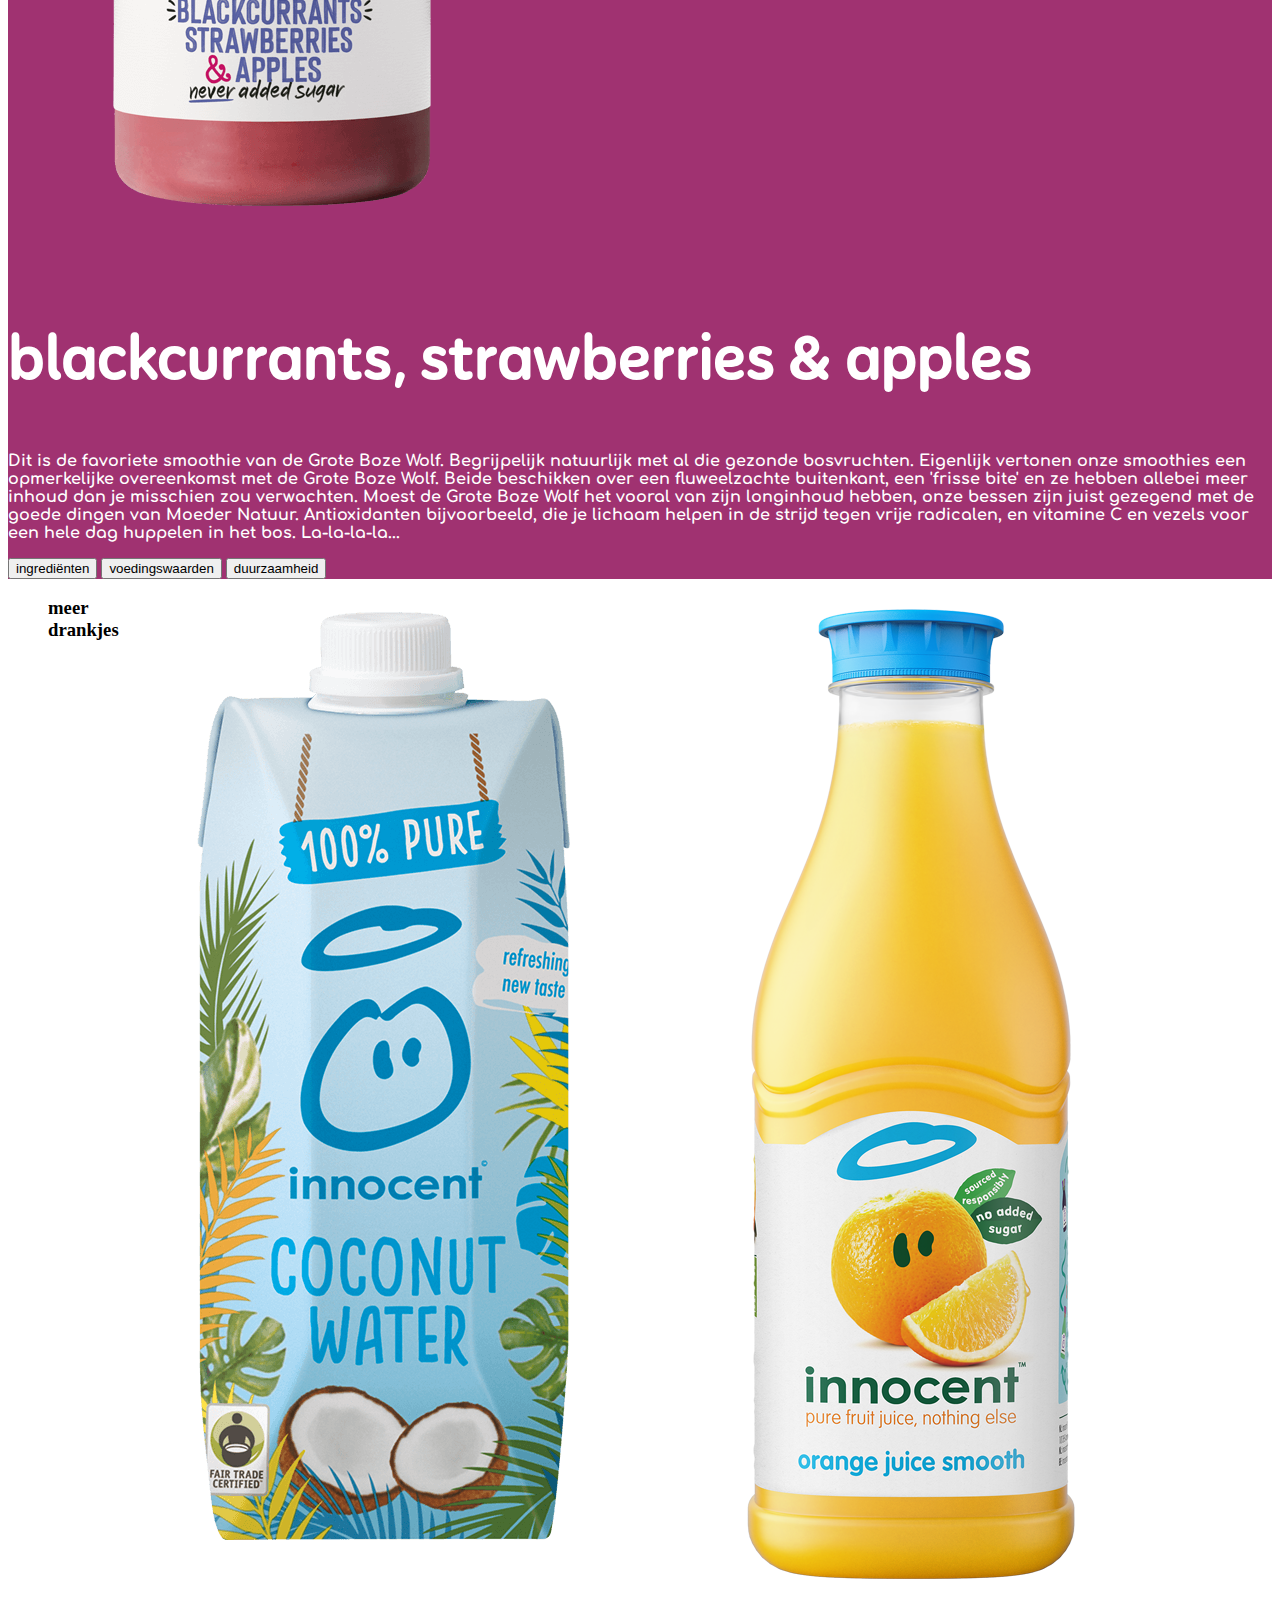
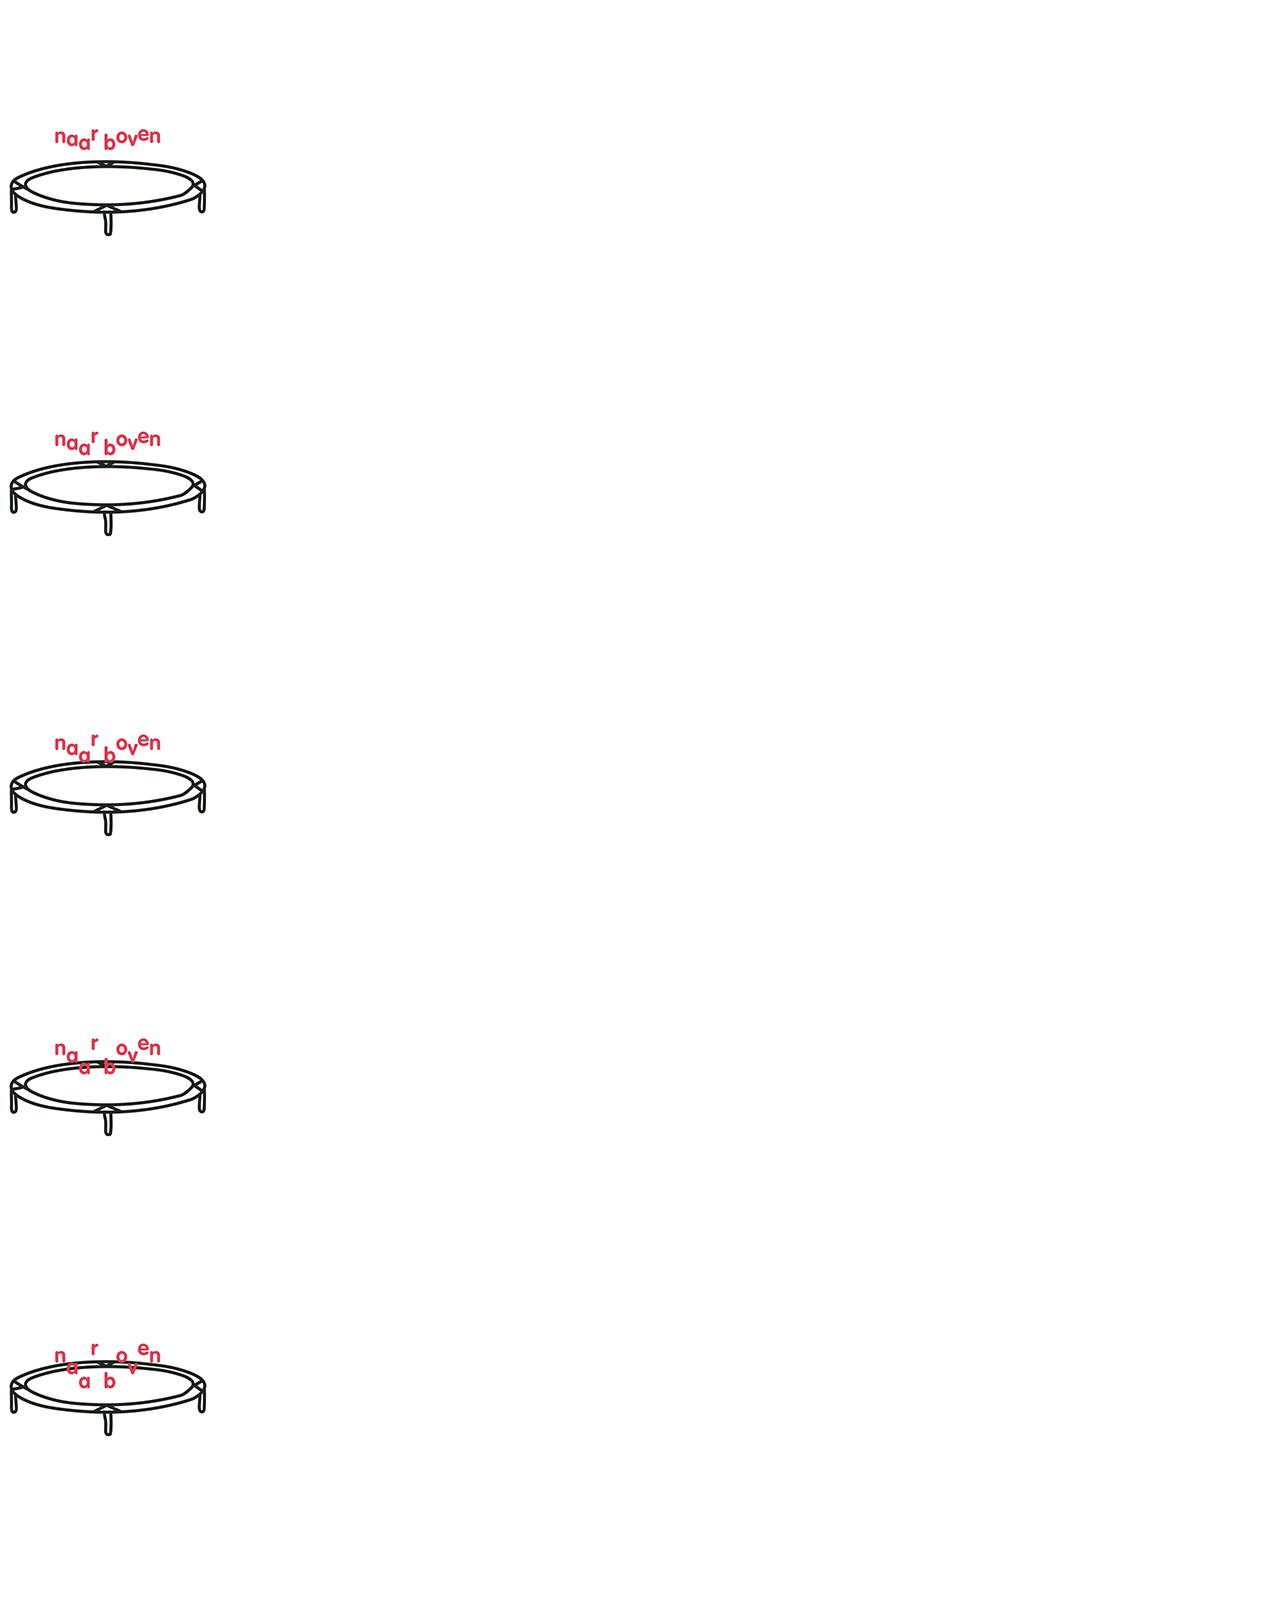
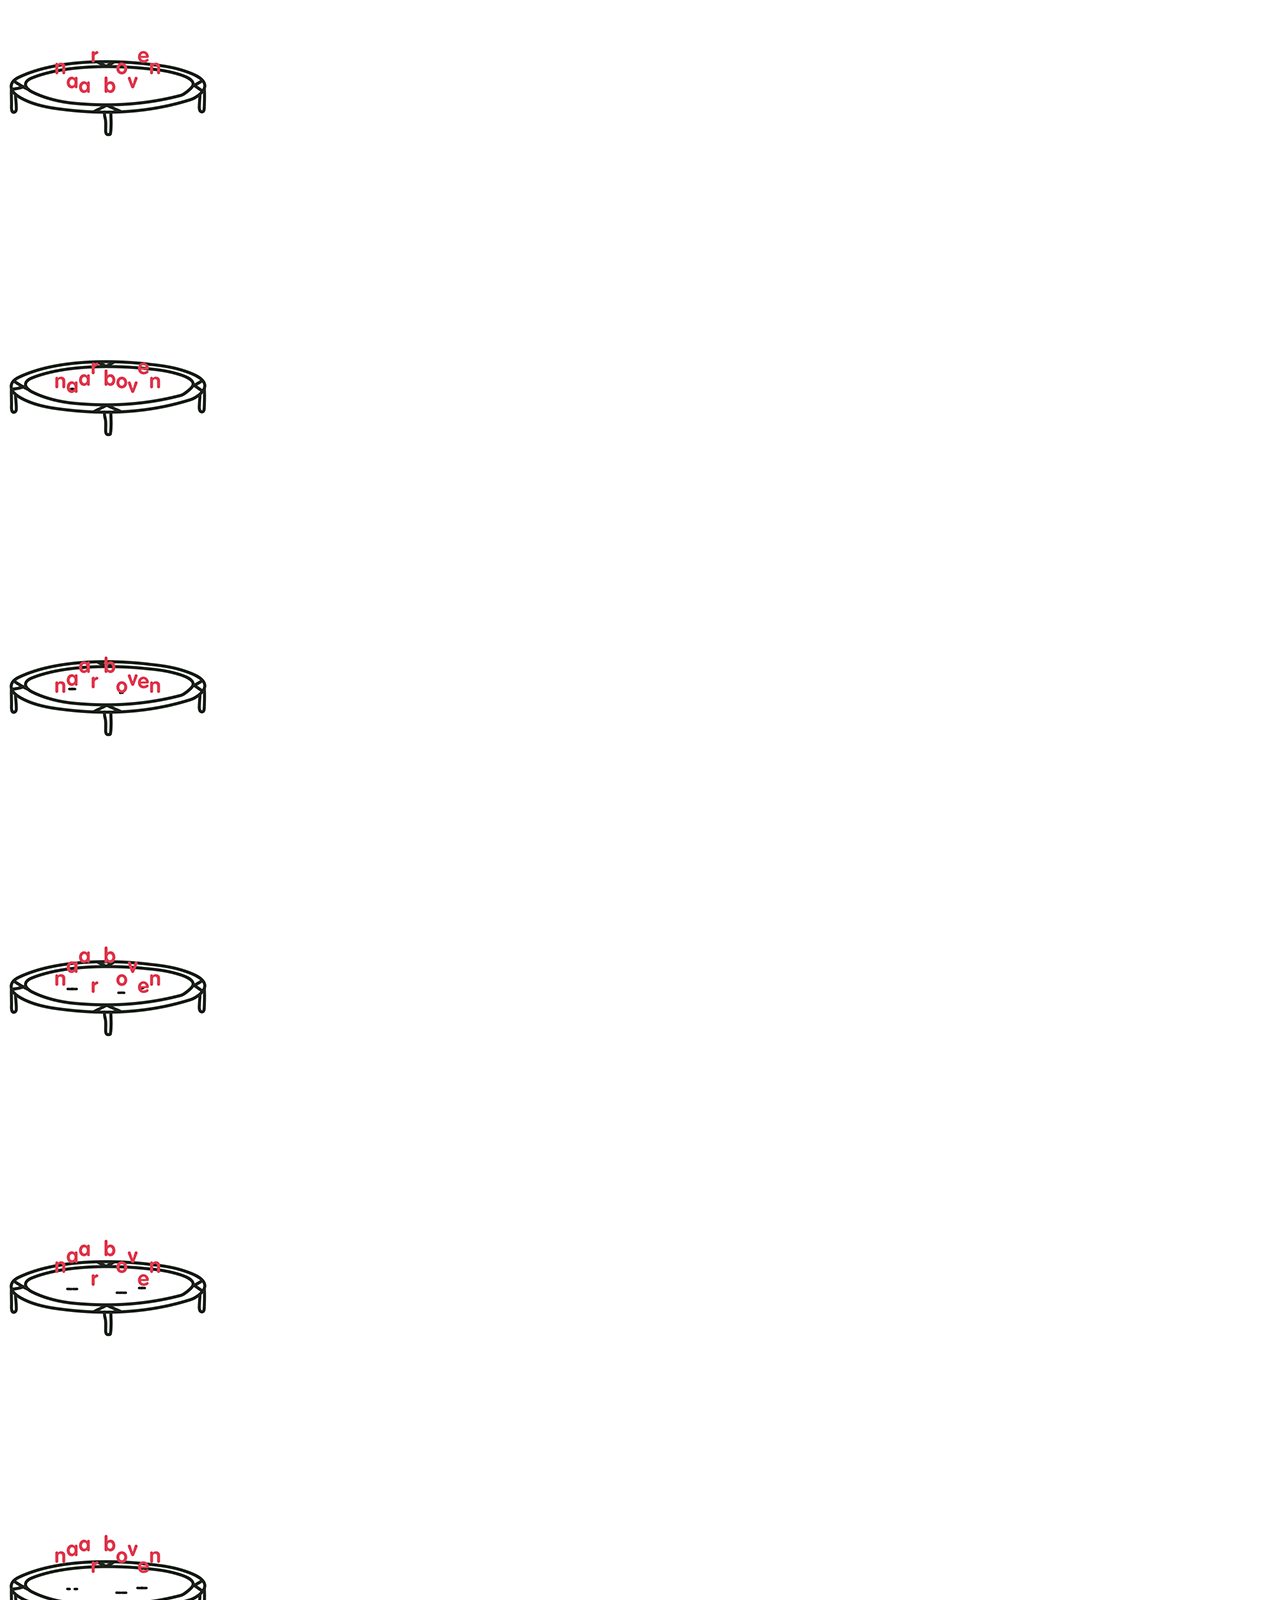
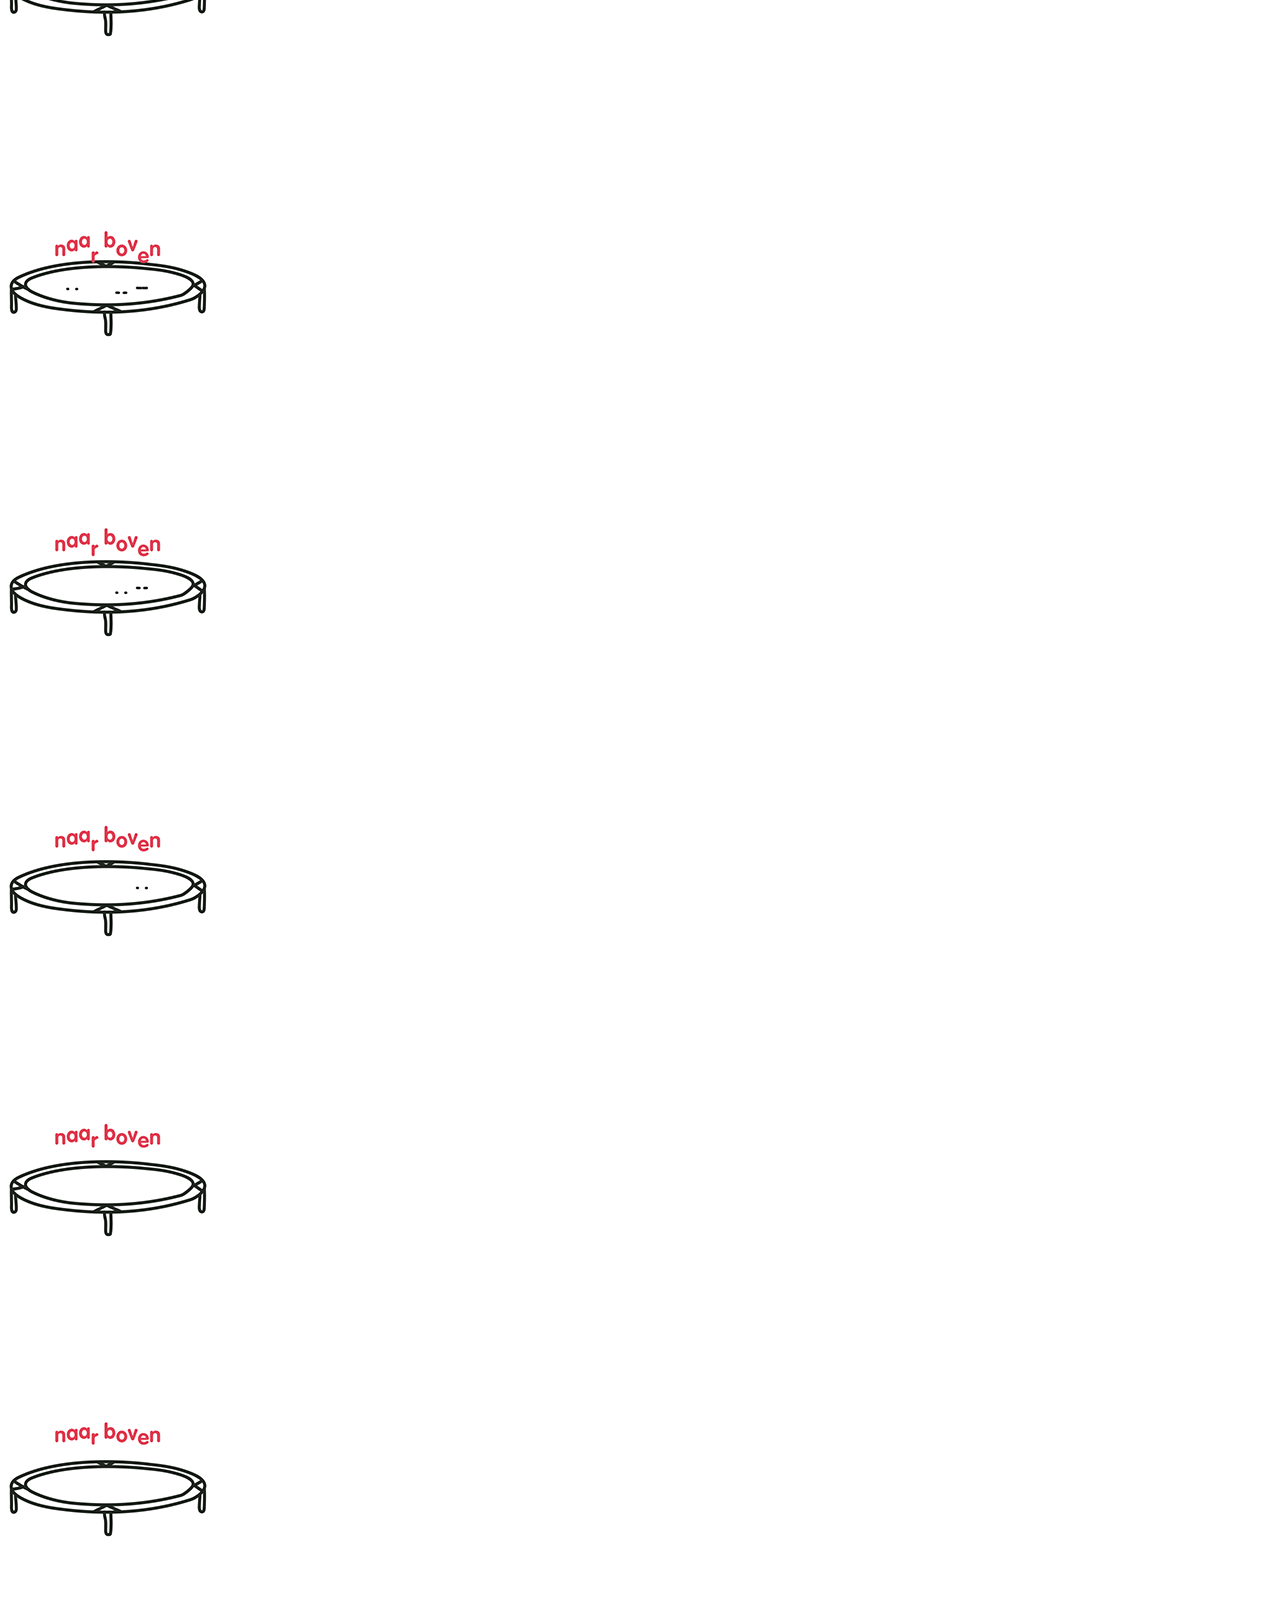
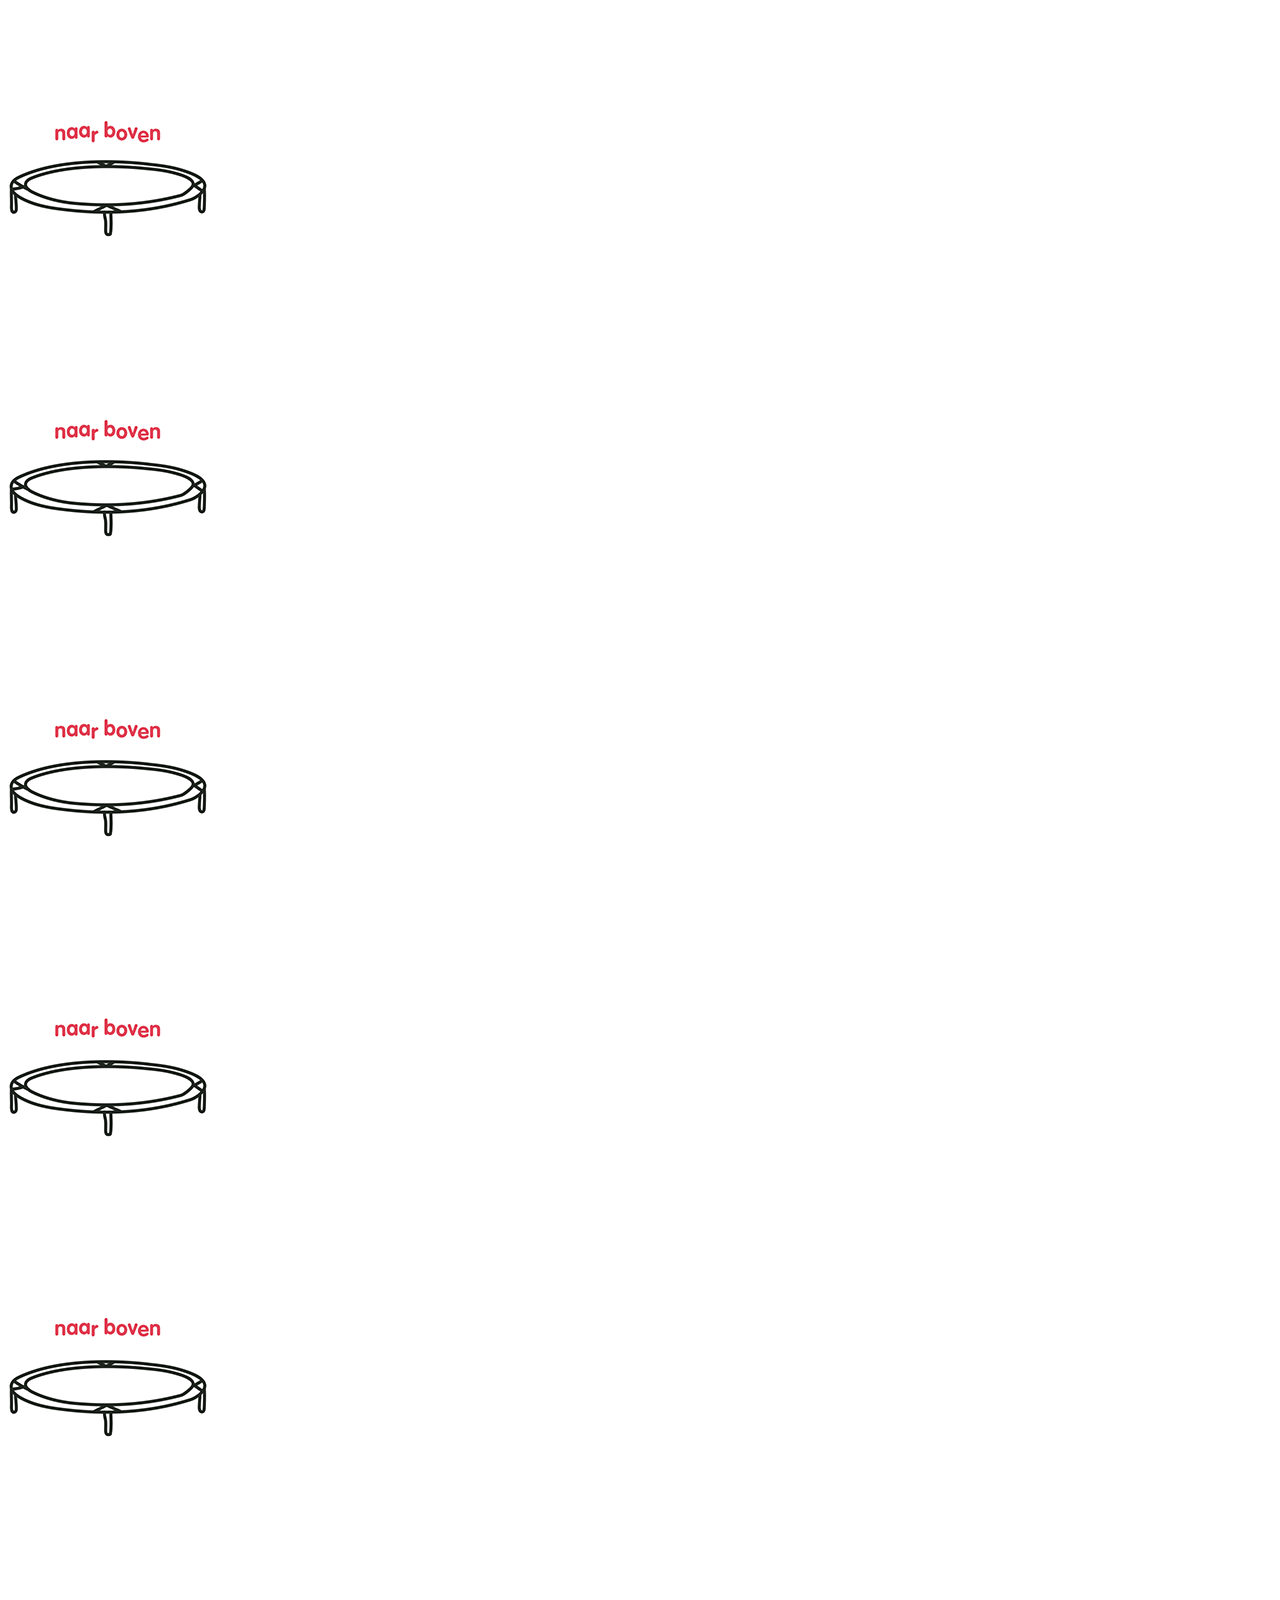
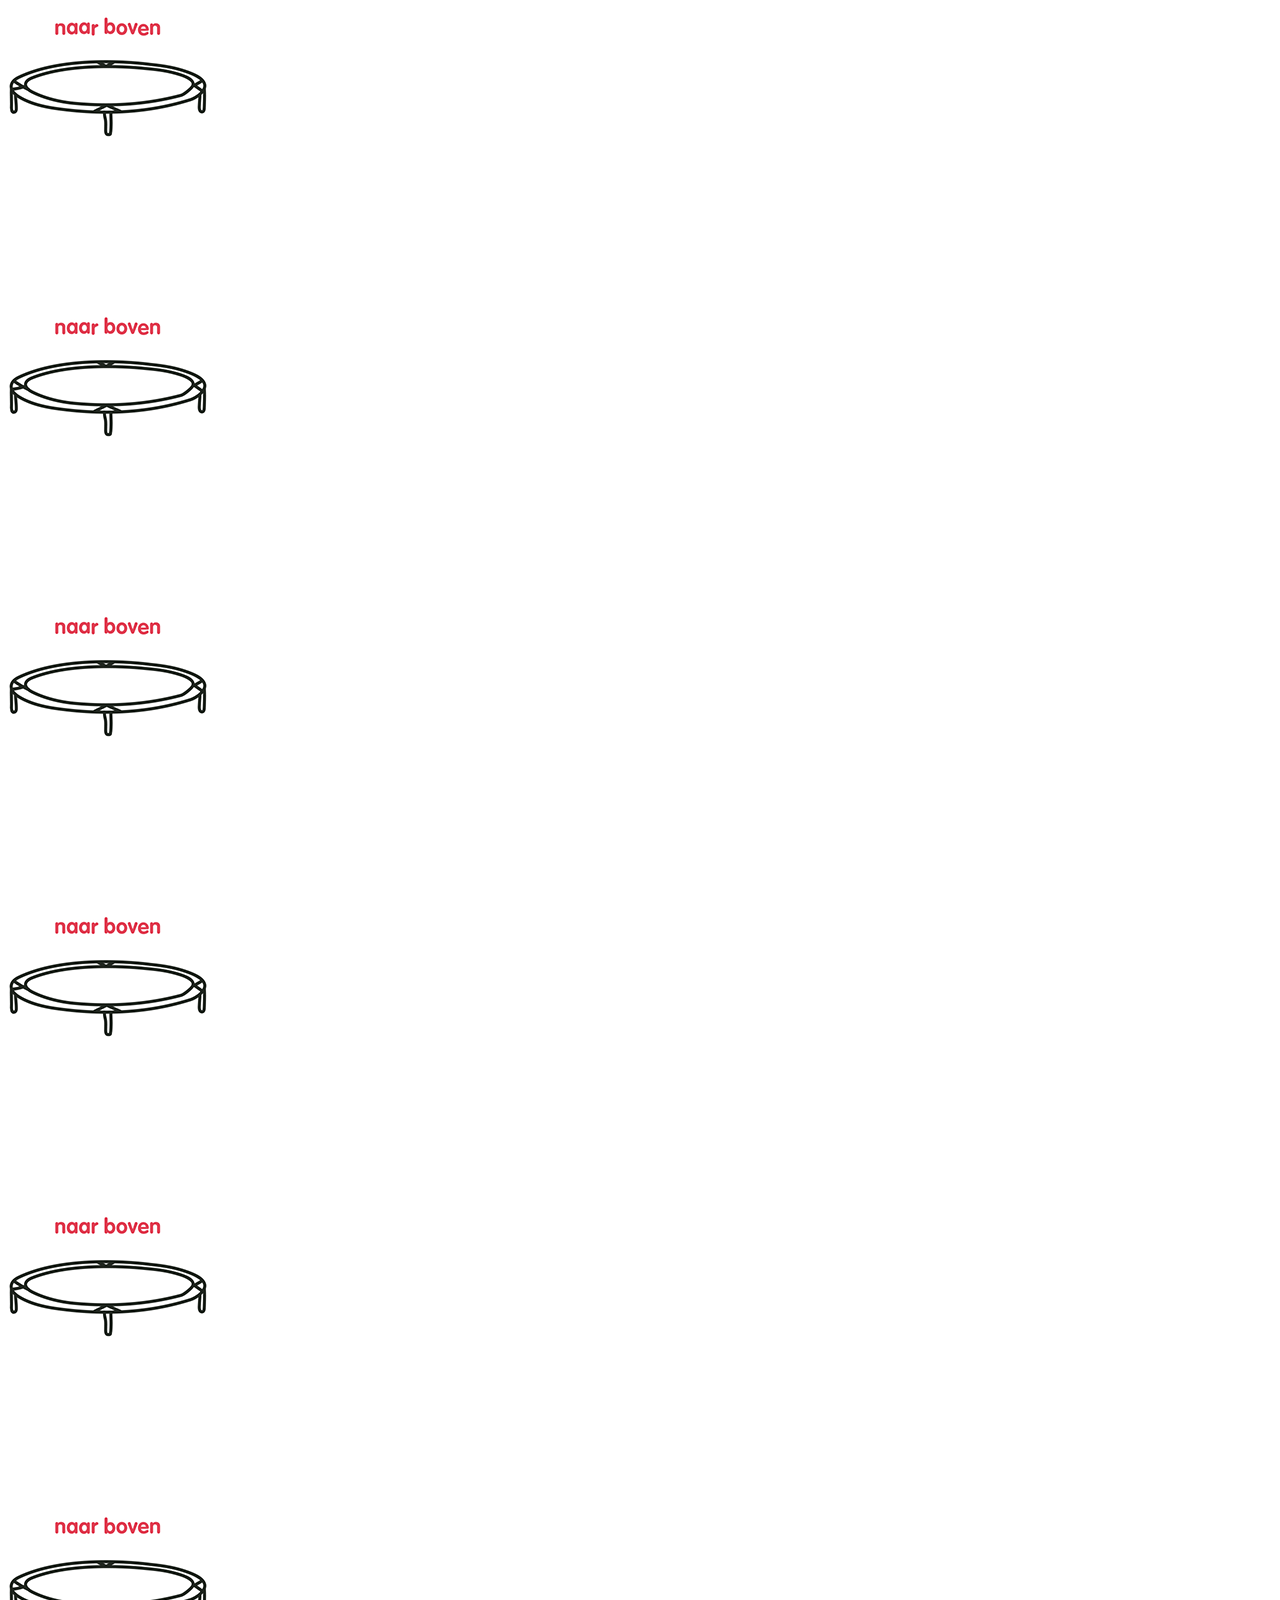
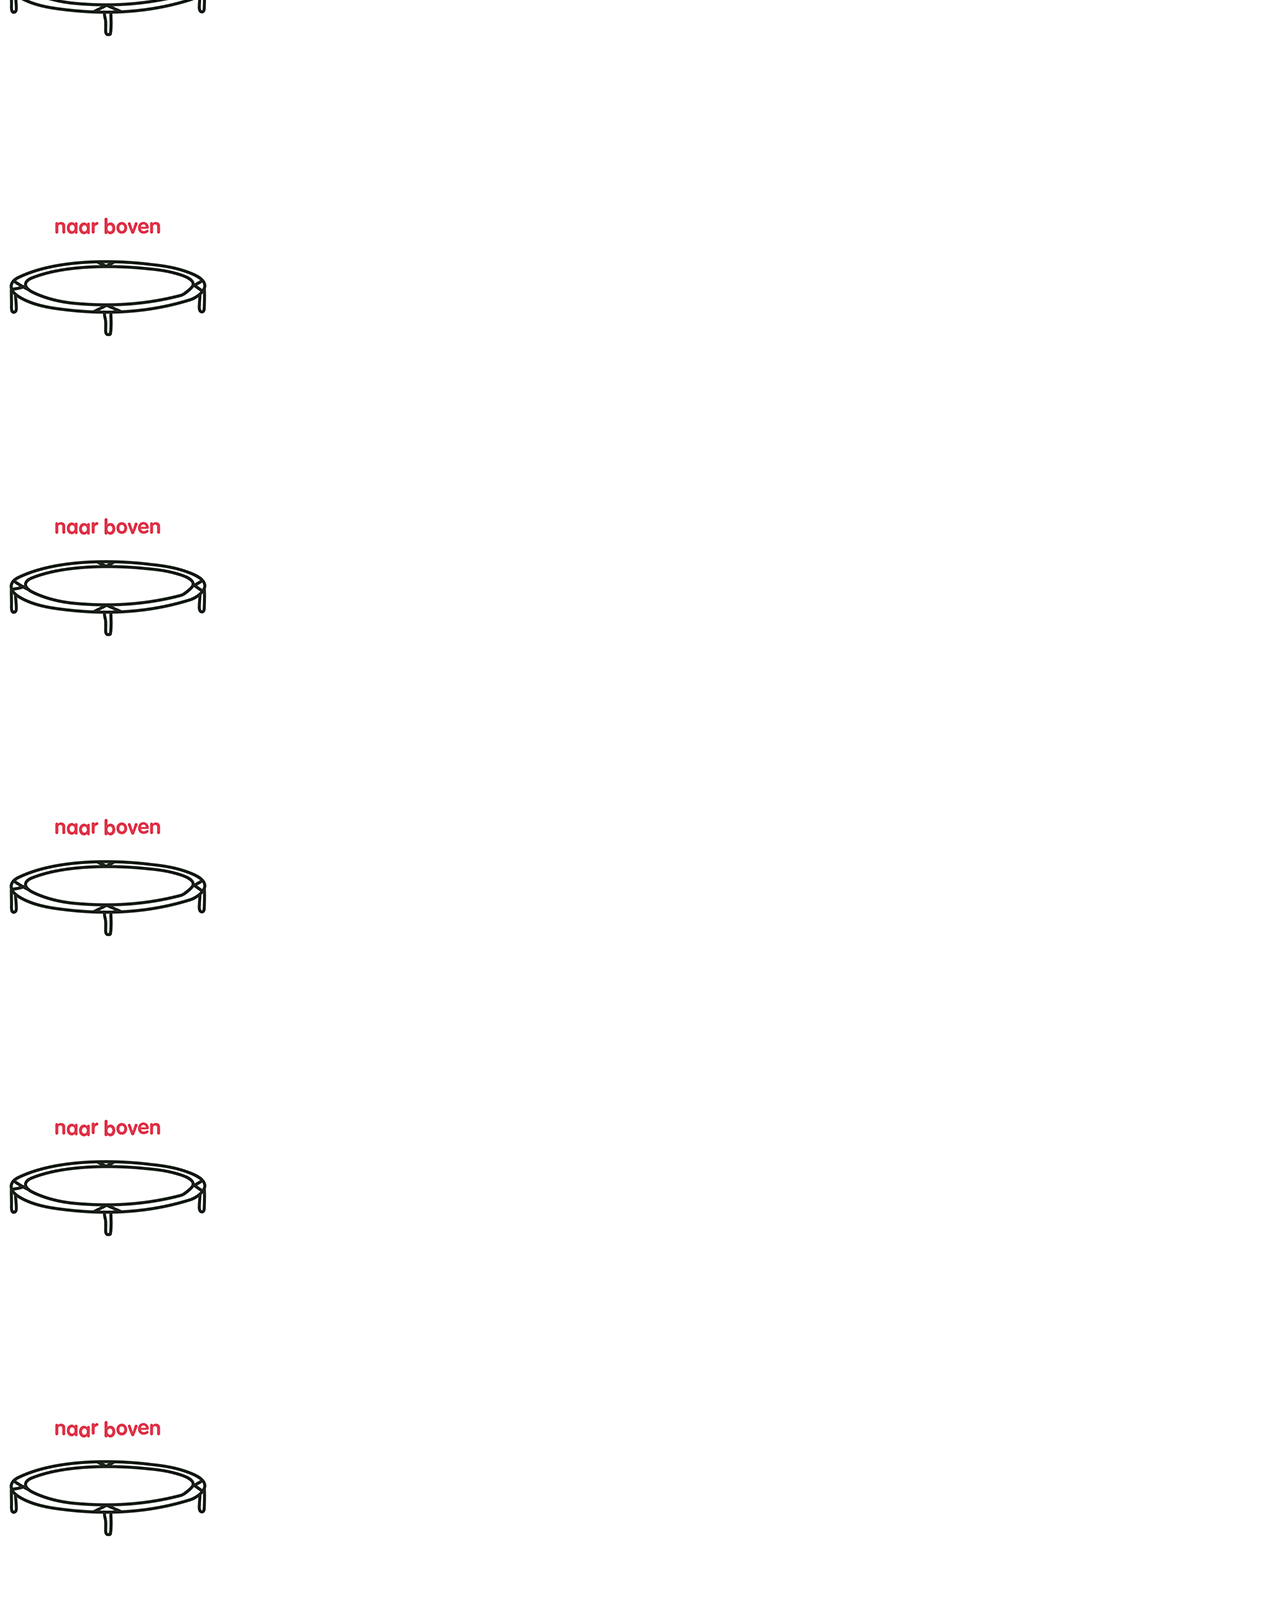
==== commit 557f09f1: "hjkhjh" ====
--- a/index.html
+++ b/index.html
@@ -54,7 +54,9 @@
 		<button>voedingswaarden</button>
 		<button>duurzaamheid</button>
 	</section>
+</section>
 	<section class="meer-drankjes">
+		<ul></ul>
 		<h3>meer drankjes</h3>
 		<img src="images/coconut-water-500ml.png" alt="coconut-water">
 		<img src="images/OJS.png" alt="orange juice smooth">
--- a/styles/style.css
+++ b/styles/style.css
@@ -28,10 +28,21 @@
 /****************/
 
 /* jouw code */
+
 @font-face {
-	font-family: "Comfortaa", sans-serif;
-	src: url(https://fonts.googleapis.com/css2?family=Comfortaa:wght@300..700&family=Nunito:ital,wght@0,200..1000;1,200..1000&display=swap);
+	font-family: "innocent-Bold";
+	src: url("/fonts/innocent-Bold.woff2") format("opentype");
+	font-weight: normal;
+	font-style: normal;
 }
+
+@font-face {
+	font-family: "innocent-Light";
+	src: url("/fonts/innocent-Light.woff2") format("opentype");
+	font-weight: normal;
+	font-style: normal;
+}
+  
 
 img {
 	display: flex;
@@ -51,7 +62,7 @@
 	display: flex;
 	flex-direction: column;
 	justify-content: center;
-	font-family: "Comfortaa", sans-serif;
+	font-family: "innocent-Bold", sans-serif;
 	color: white;
 	font-weight: bolder;
 	font-size: 4em;
@@ -85,4 +96,7 @@
 
 .background4 {
 	background-color: #a03271;
-}+}
+
+section:nth-of-type(2) 
+section:nth-of-type(1)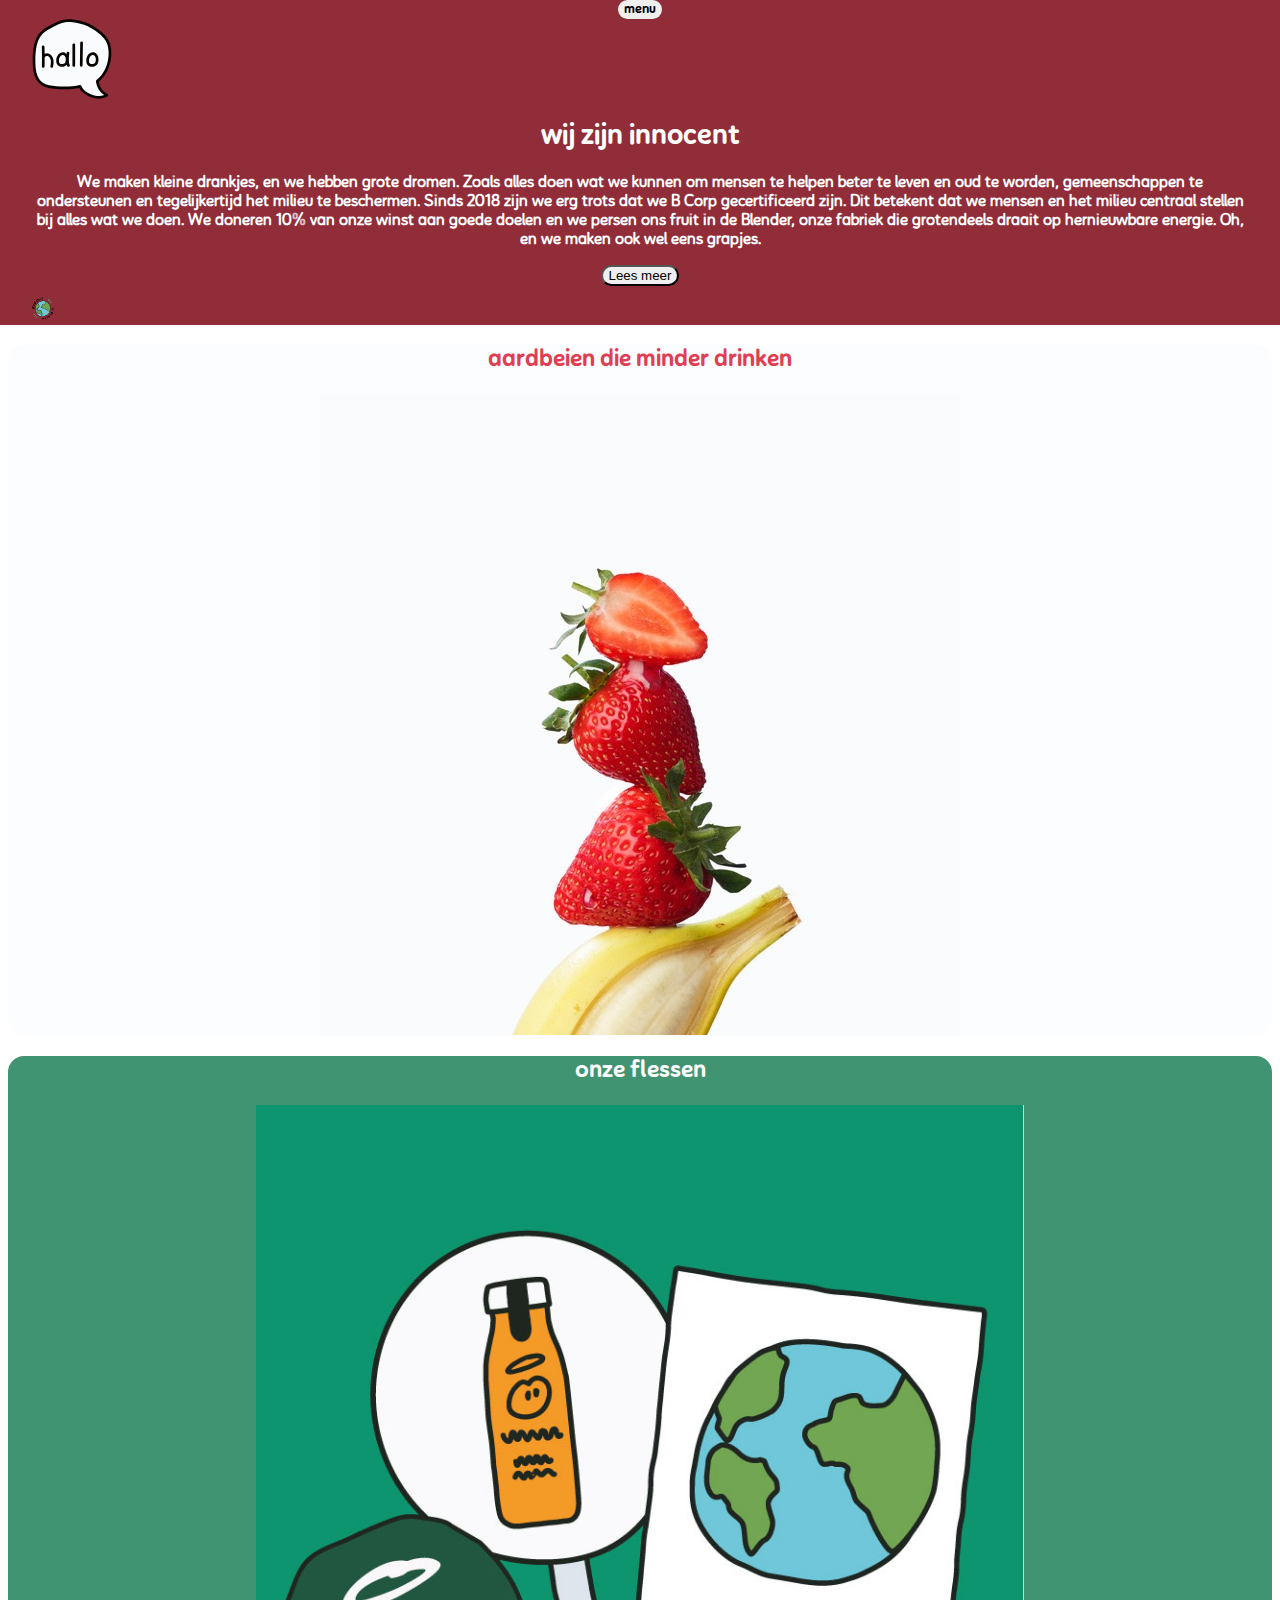
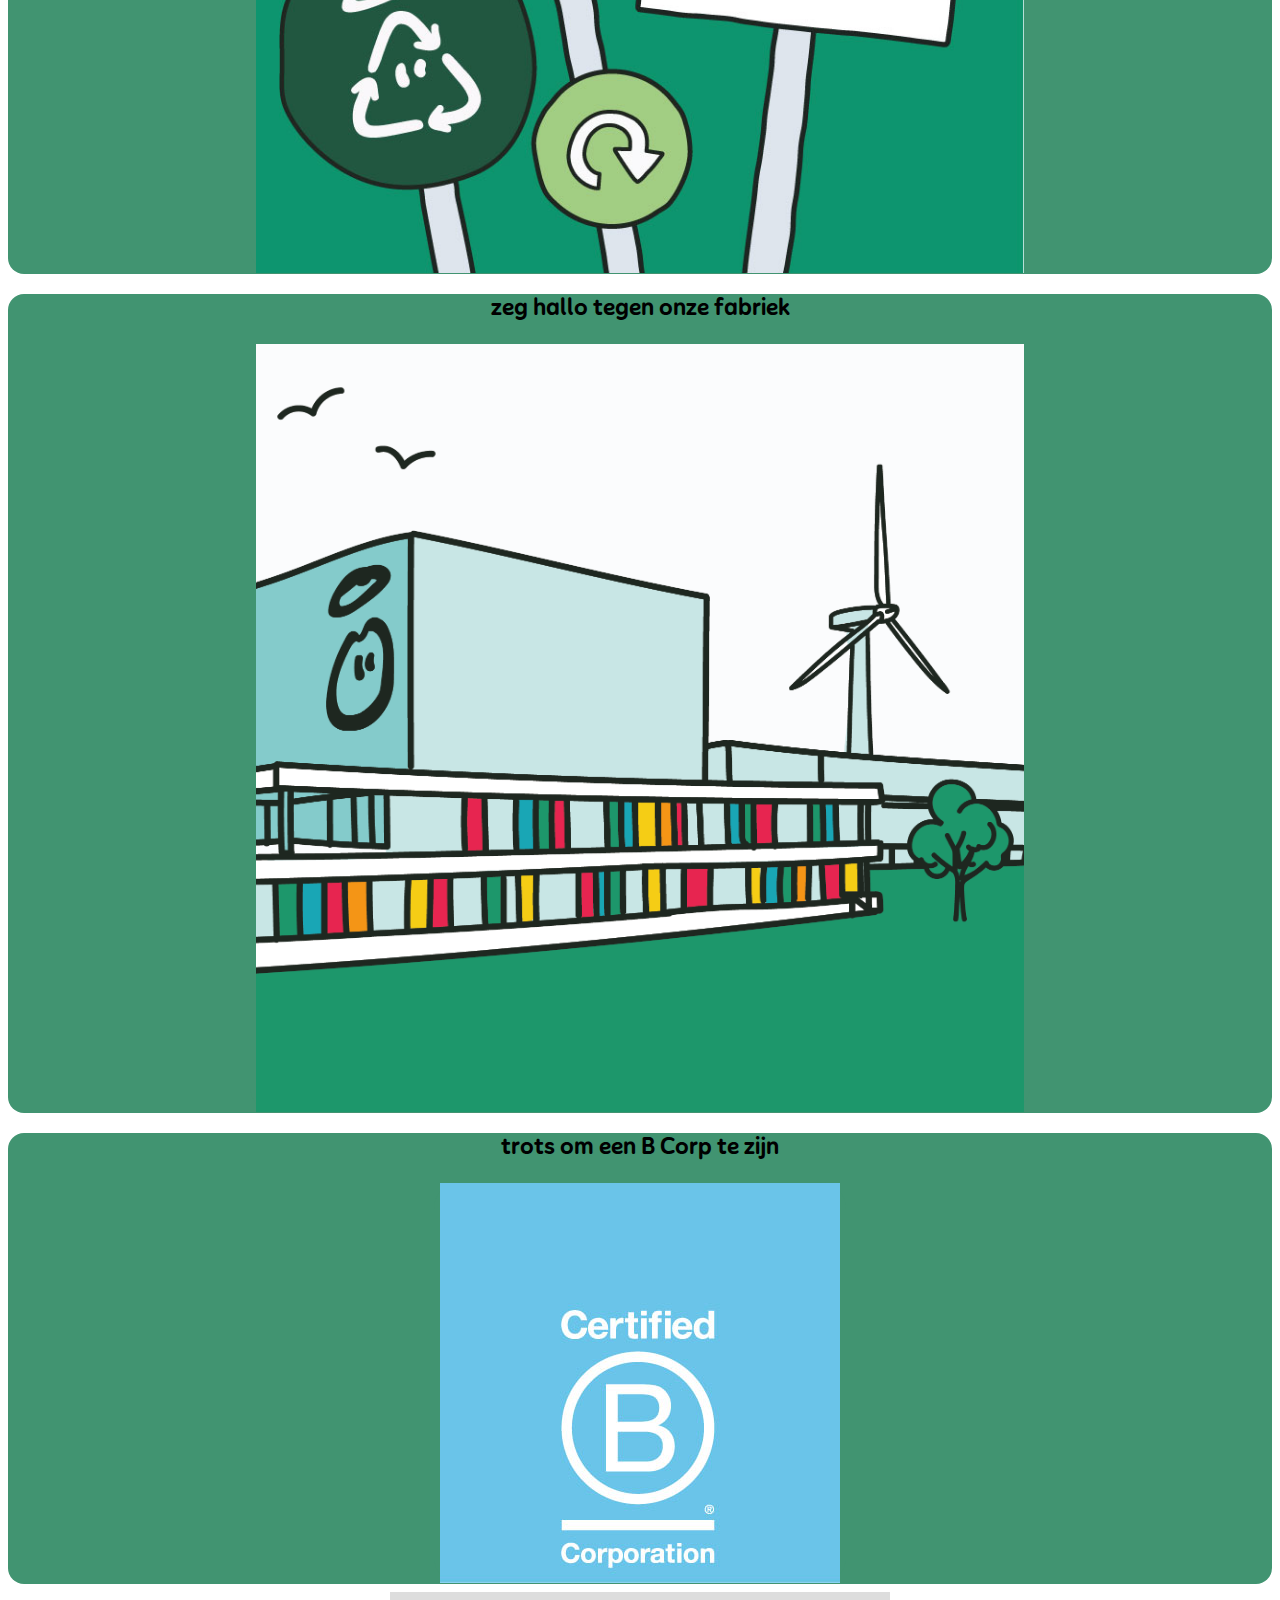
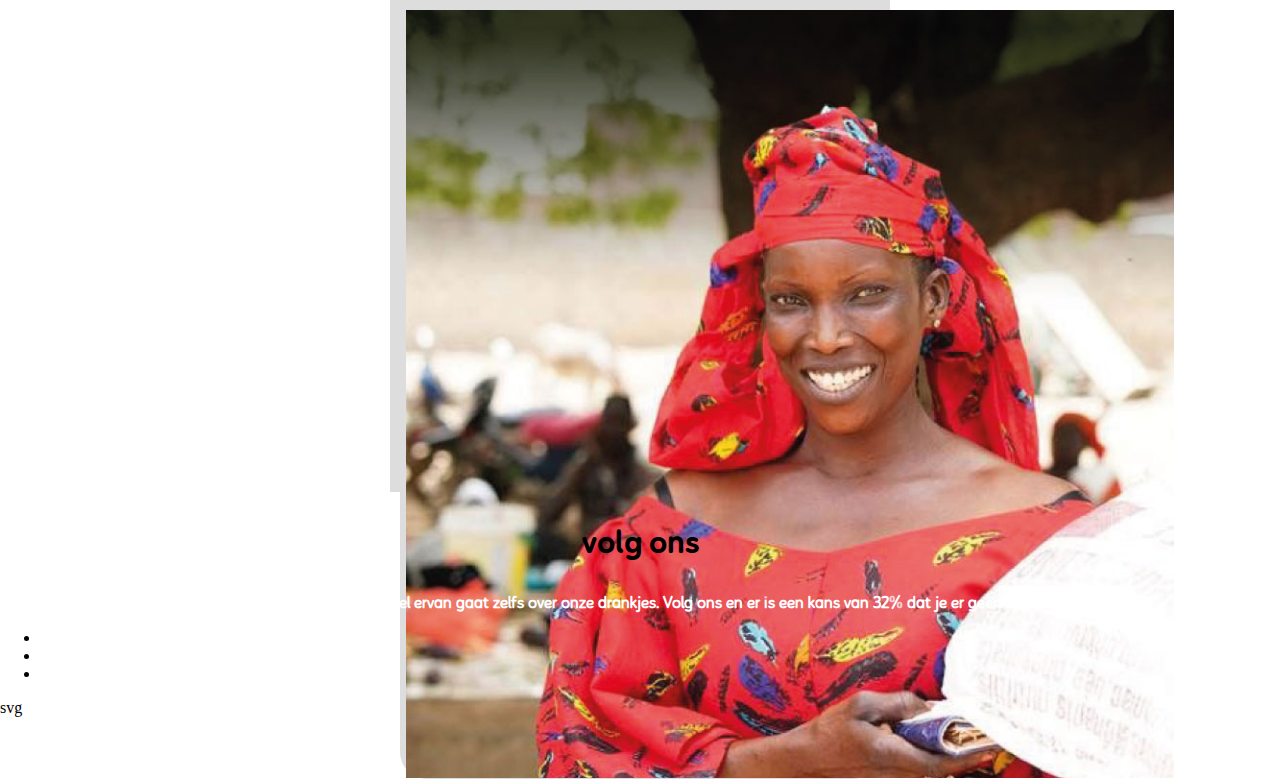
==== commit bbbe6147: "chaos" ====
--- a/index.html
+++ b/index.html
@@ -1,72 +1,97 @@
 <!DOCTYPE html>
 <html lang="nl">
-	
-<head>
-	<meta charset="UTF-8">
-	<meta name="author" content="jouw naam">
-	<meta name="viewport" content="width=device-width, initial-scale=1">
-	
-	<title>Howdy FED2425</title>
-	
-	<link href="styles/style.css" rel="stylesheet">
-	<link rel="icon" type="image/svg+xml" href="images/favicon.svg">
+  <head>
+    <meta charset="UTF-8" />
+    <meta name="author" content="jouw naam" />
+    <meta name="viewport" content="width=device-width, initial-scale=1" />
 
-	<link rel="preconnect" href="https://fonts.googleapis.com">
-	<link rel="preconnect" href="https://fonts.gstatic.com" crossorigin>
-	<link href="https://fonts.googleapis.com/css2?family=Comfortaa:wght@300..700&family=Nunito:ital,wght@0,200..1000;1,200..1000&display=swap" rel="stylesheet">
-	
+    <title>innocent</title>
 
-</head>
+    <link href="styles/style.css" rel="stylesheet" />
+    <link rel="icon" type="image/svg+xml" href="images/favicon.svg" />
+  </head>
 
-<body>
-	<section>
-		<h1>Smoothies</h1>
-	</section>
-	<section class="background1">
-		<img src="images/nl-mango-passion-fruit-apple-small.png" alt="nmango-passion-fruit-apple">
-		<h2>mangoes passion fruits & apples</h2>
-		<p>Op de rijke vulkanische grond van de Ratnigiri kust in India is het leven goed. De zon schijnt volop, er waait een lekker briesje en er valt regelmatig een verkoelend buitje. Geen wonder dat hier de lekkerste mango’s ter wereld groeien – de Alfonso mango. Alfonso wordt dan ook de koning der mango’s genoemd. Ze zijn prachtig diepgeel van kleur, hebben een betoverend parfum en een volle smaak die je nooit meer vergeet. Perfect om samen met friszure groene passievruchten smoothies van te maken. Om de smaak van een Alfonso mango volledig tot zijn recht te laten komen, is het goed de mango nog even te laten rijpen nadat je hem geplukt hebt. In India doen ze dat op zachte bedjes van stro. Zullen we uw kussen nog even opschudden en u op uw andere zij rollen Majesteit?</p>
-		<button>ingrediënten</button>
-		<button>voedingswaarden</button>
-		<button>duurzaamheid</button>
-	</section>
-	<section class="background2">
-		<img src="images/nl-strawberry-bannana-small.png" alt="strawberry-bannana">
-		<h2>strawberries & bananas</h2>
-		<p>Of je ze nu zelf geplukt hebt in het wild, ze op een beschuitje geserveerd krijgt van je lief of dat je er met liefde zorg en aandacht heerlijke smoothies van maakt, aardbeien smaken altijd goed. We zijn nogal kieskeurig over onze smoothies en daarom gebruiken we alleen aardbeien die buiten in de zon hebben gestaan. We proeven ze altijd uitvoerig en omdat het nooit aarbeierig genoeg kan, hebben we er nog 25% extra in gedaan. Hoe meer, hoe beter als je het ons vraagt.</p>
-		<button>ingrediënten</button>
-		<button>voedingswaarden</button>
-		<button>duurzaamheid</button>
-	</section>
-	<section class="background3">
-		<img src="images/nl-apple-kiwi-lime.png" alt="apple-kiwi-lime">
-		<h2>apples, kiwis & limes</h2>
-		<p>Smaken verschillen zeggen ze wel. Sommige mensen houden van romantische comedy’s, sommige van haring met uitjes en sommige houden niet van bananen in hun smoothies. Alleszins redelijk vinden we. Daarom hebben we een smoothie gemaakt zonder banaan (en haring en uitjes), die net zo verfrissend en smakelijk is als onze andere smoothies.</p>
-		<button>ingrediënten</button>
-		<button>voedingswaarden</button>
-		<button>duurzaamheid</button>
-	</section>
-	<section class="background4">
-		<img src="images/nl-blackcurrants-strawberries-apples-small.png" alt="blackcurrants-strawberries-apples">
-		<h2>blackcurrants, strawberries & apples</h2>
-		<p>Dit is de favoriete smoothie van de Grote Boze Wolf. Begrijpelijk natuurlijk met al die gezonde bosvruchten. Eigenlijk vertonen onze smoothies een opmerkelijke overeenkomst met de Grote Boze Wolf. Beide beschikken over een fluweelzachte buitenkant, een 'frisse bite' en ze hebben allebei meer inhoud dan je misschien zou verwachten. Moest de Grote Boze Wolf het vooral van zijn longinhoud hebben, onze bessen zijn juist gezegend met de goede dingen van Moeder Natuur. Antioxidanten bijvoorbeeld, die je lichaam helpen in de strijd tegen vrije radicalen, en vitamine C en vezels voor een hele dag huppelen in het bos. La-la-la-la...</p>
-		<button>ingrediënten</button>
-		<button>voedingswaarden</button>
-		<button>duurzaamheid</button>
-	</section>
-</section>
-	<section class="meer-drankjes">
-		<ul></ul>
-		<h3>meer drankjes</h3>
-		<img src="images/coconut-water-500ml.png" alt="coconut-water">
-		<img src="images/OJS.png" alt="orange juice smooth">
-		<img src="images/Blue1.png" alt="blue-spark">
-		<img src="images/nl-defence.png" alt="defence">
-		<img src="images/gingershot.png" alt="mild ginger">
-	</section>
-	<img src="images/sprite-boing-nl.png" alt="trampoline">
+  <body>
+    <header>
+      <section>
+        <button>menu</button>
+        <img src="images/home-innocent-hallo-600x600.svg" alt="hallo-bubble" />
+        <h1>wij zijn innocent</h1>
+        <p>
+          We maken kleine drankjes, en we hebben grote dromen. Zoals alles doen
+          wat we kunnen om mensen te helpen beter te leven en oud te worden,
+          gemeenschappen te ondersteunen en tegelijkertijd het milieu te
+          beschermen. Sinds 2018 zijn we erg trots dat we B Corp gecertificeerd
+          zijn. Dit betekent dat we mensen en het milieu centraal stellen bij
+          alles wat we doen. We doneren 10% van onze winst aan goede doelen en
+          we persen ons fruit in de Blender, onze fabriek die grotendeels draait
+          op hernieuwbare energie. Oh, en we maken ook wel eens grapjes.
+        </p>
+        <button>Lees meer</button>
+        <img src="images/icon-world.png" alt="icon-world" />
+      </section>
+    </header>
+    <main>
+      <section></section>
+      <section>
+        <h2>aardbeien die minder drinken</h2>
+        <button>
+          <img
+            src="images/MicrosoftTeams-image (1).png"
+            alt="aardbeien-op-een-banaan"
+          />
+        </button>
+      </section>
+      <section>
+        <h2>onze flessen</h2>
+        <button>
+          <img
+            src="images/home-plastic-isnt-rubbish.jpg"
+            alt="klimaat-protest-borden"
+          />
+        </button>
+      </section>
+      <section>
 
-	<script defer src="scripts/script.js"></script>
-</body>
-	
+        <h2>zeg hallo tegen onze fabriek</h2>
+        <button>
+            <img 
+            src="images/home-sustainable-factory-blender.png" 
+            alt="innocent-fabriek"
+            />
+        </button>
+      </section>
+      <section>
+        <h2>trots om een B Corp te zijn</h2>
+        <button>
+          <img
+            src="images/home-bcorp.jpg"
+            alt="B-Corp-logo"
+          />
+        </button>
+      </section>
+      <section>
+
+        <button>
+          <img
+            src="images/home-helping-humans.jpg"
+            alt="lachende-vrouw"
+          />
+        </button>
+      </section>
+      <section>
+        <h3>volg ons</h3>
+        <p>We schrijven van alles en nog wat op social media. Een deel ervan gaat zelfs over onze drankjes. Volg ons en er is een kans van 32% dat je er geen spijt van krijgt.</p>
+        <ul>
+            <li></li>
+            <li></li>
+            <li></li>
+        </ul>
+      </section>
+      <section>
+        svg
+      </section>
+    </main>
+    <footer></footer>
+  </body>
 </html>
--- a/styles/style.css
+++ b/styles/style.css
@@ -4,10 +4,6 @@
 *, *::after, *::before {
   box-sizing:border-box;  
 }
-
-
-
-
 
 
 /*********************/
@@ -20,9 +16,6 @@
 }
 
 
-
-
-
 /****************/
 /* JOUW STYLING */
 /****************/
@@ -42,7 +35,16 @@
 	font-weight: normal;
 	font-style: normal;
 }
-  
+
+header {
+	background-color: pink;
+}
+
+
+
+
+
+
 
 img {
 	display: flex;
@@ -53,11 +55,19 @@
 h1 {
 	display: flex;
 	justify-content: center;
-	font-family: "Comfortaa", sans-serif;
+	font-family: "innocent-Bold", sans-serif;
 	font-weight: bolder;
 	font-size: 2em;
 }
 
+h3 {
+	display: flex;
+	justify-content: center;
+	font-family: "innocent-Bold", sans-serif;
+	font-weight: bolder;
+	font-size: 2em;
+}
+
 h2 {
 	display: flex;
 	flex-direction: column;
@@ -65,11 +75,11 @@
 	font-family: "innocent-Bold", sans-serif;
 	color: white;
 	font-weight: bolder;
-	font-size: 4em;
+	font-size: 3em;
 }
 
 p {
-	font-family: "Comfortaa", sans-serif;
+	font-family: "innocent-Light", sans-serif;
 	color: white;
 	font-weight: bolder;
 }
@@ -98,5 +108,165 @@
 	background-color: #a03271;
 }
 
-section:nth-of-type(2) 
-section:nth-of-type(1)+header {
+	background-color: pink;
+}
+
+body {
+	margin: 0%;
+}
+
+
+header p {
+	display: flex;
+	align-items: center;
+	margin-left: 2em;
+	margin-right: 2em;
+	text-align: center;
+}
+ 
+section:nth-of-type(1) {
+	background-color: #902d39;
+}
+
+section:nth-of-type(1) h1 {
+	color: #FFFFFF;
+	display: flex;
+	justify-content: center;
+	font-family: "innocent-Bold", sans-serif;
+	font-weight: bolder;
+	font-size: 1.8em;
+}
+
+section:nth-of-type(1) img {
+	display: flex;
+	align-items: start;
+	margin-left: 2em;
+	width: 5em;
+}
+
+button:nth-of-type(1) {
+	display: flex;
+	justify-self: center;
+	border-radius: 2em;
+	border: none;
+	font-family: "innocent-Bold", sans-serif;
+}
+
+button:nth-of-type(2) {
+	display: flex;
+	justify-self: center;
+	border-radius: 2em;
+}
+
+section:nth-of-type(2) {
+	background-color: #fbfdfe;
+    margin: 0.5em;
+    border-radius: 1em
+}
+
+section:nth-of-type(2) h2 {
+	color: #e03e52;
+	font-size: 1.5em;
+	display: flex;
+	align-items: center;
+}
+
+section:nth-of-type(2) button {
+	border: none;
+	cursor: pointer;
+	appearance: none;
+	background-color: inherit;
+}
+
+section:nth-of-type(3) {
+	background-color: #419471;
+	margin: 0.5em;
+	border-radius: 1em;
+
+}
+
+section:nth-of-type(3) h2 {
+	color: #FFFFFF;
+	font-size: 1.5em;
+	display: flex;
+	align-items: center;
+}
+
+section:nth-of-type(3) button {
+	border: none;
+	cursor: pointer;
+	appearance: none;
+	background-color: inherit;
+}
+
+section:nth-of-type(4) {
+	background-color: #419471;
+	margin: 0.5em;
+	border-radius: 1em;
+}
+
+section:nth-of-type(4) h2 {
+	color: #000000;
+	font-size: 1.5em;
+	display: flex;
+	align-items: center;
+}
+
+section:nth-of-type(4) button {
+	border: none;
+	cursor: pointer;
+	appearance: none;
+	background-color: inherit;
+}
+
+section:nth-of-type(5) {
+	background-color: #419471;
+	margin: 0.5em;
+	border-radius: 1em;
+}
+
+section:nth-of-type(5) h2 {
+	color: #000000;
+	font-size: 1.5em;
+	display: flex;
+	align-items: center;
+}
+
+section:nth-of-type(5) button {
+	border: none;
+	cursor: pointer;
+	appearance: none;
+	background-color: inherit;
+}
+
+section:nth-of-type(6) {
+	background-color: #ddd;
+    padding: 10px;
+    margin: 0 auto;
+    max-width: 500px;
+	max-height: 500px;
+}
+
+section:nth-of-type(6) h2 {
+	color: #ffffff;
+	font-size: 1.5em;
+	display: flex;
+	align-items: center;
+}
+
+section:nth-of-type(6) button {
+	border: none;
+	cursor: pointer;
+	appearance: none;
+	background-color: inherit;
+	display: block;
+	width: 100%;
+	margin: 0.5em;
+}
+
+li { 
+	list-style-image: url(images/download.png); 
+}
+
+  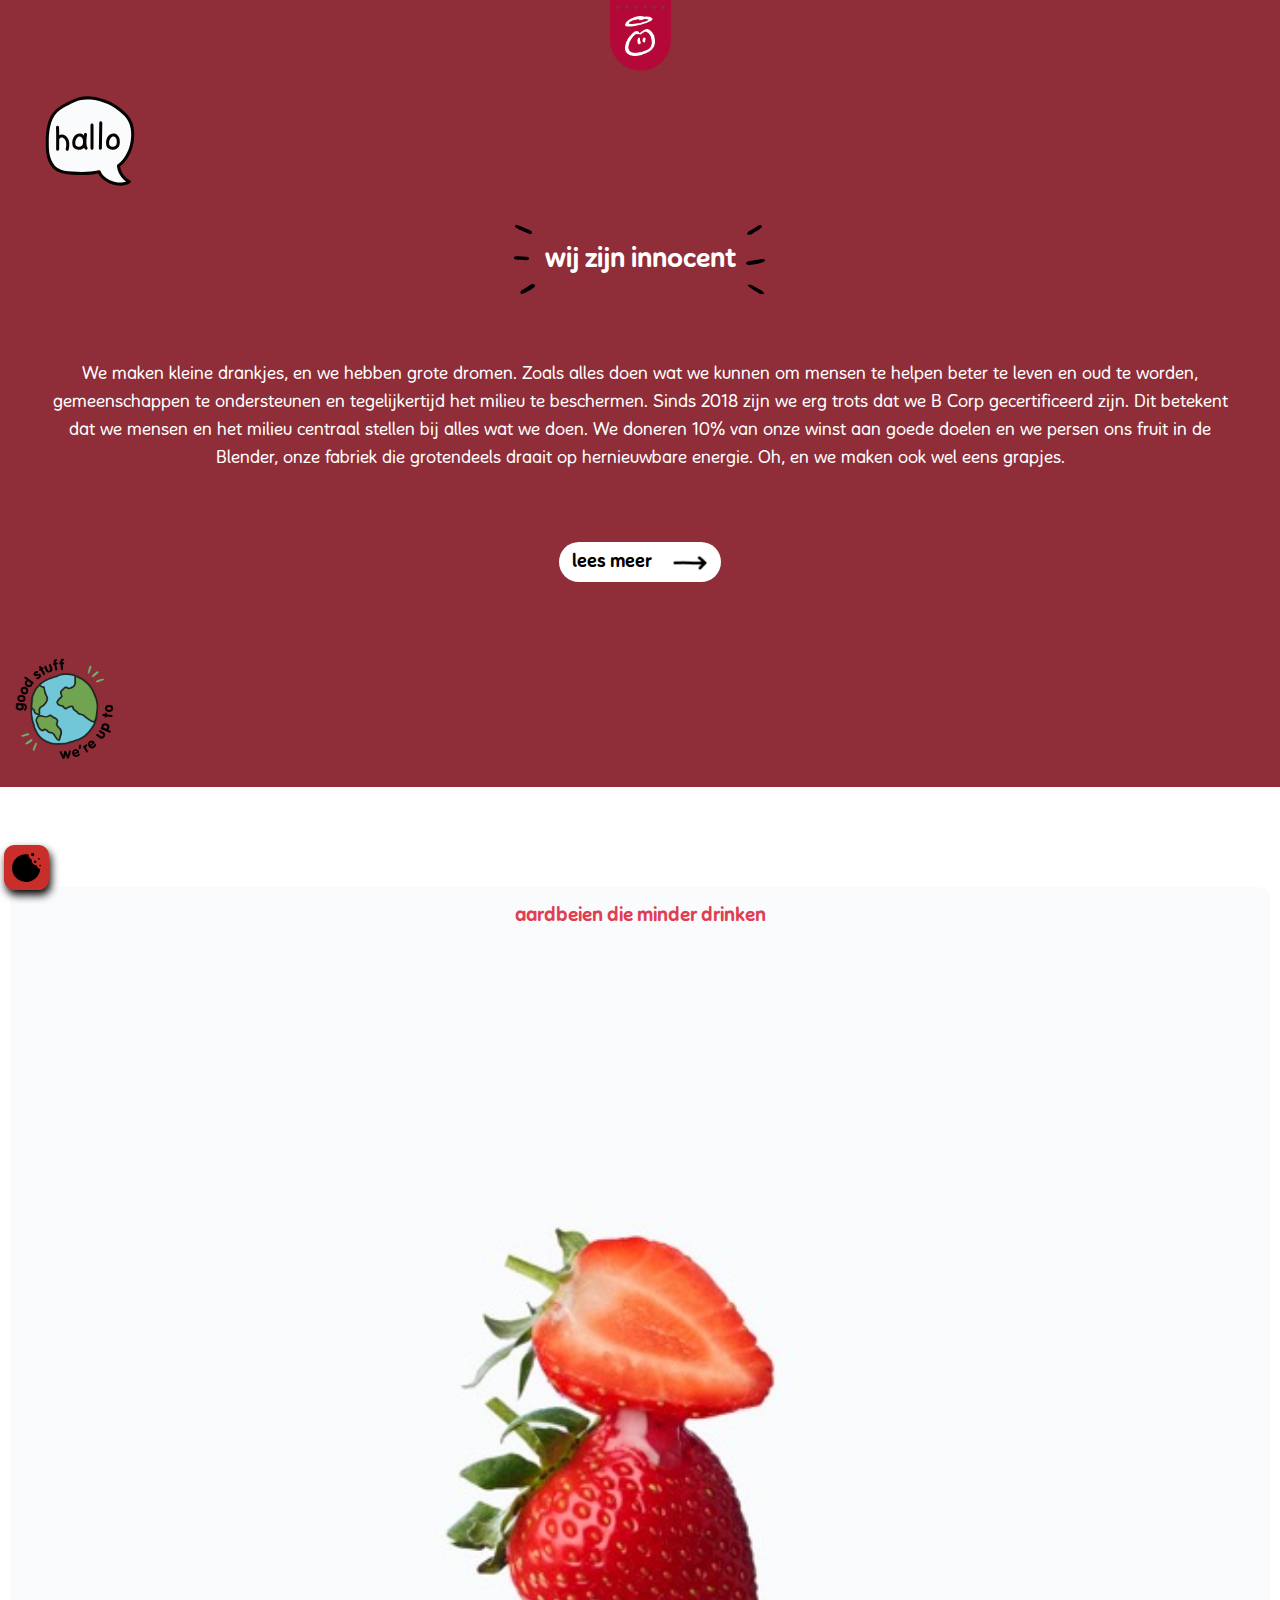
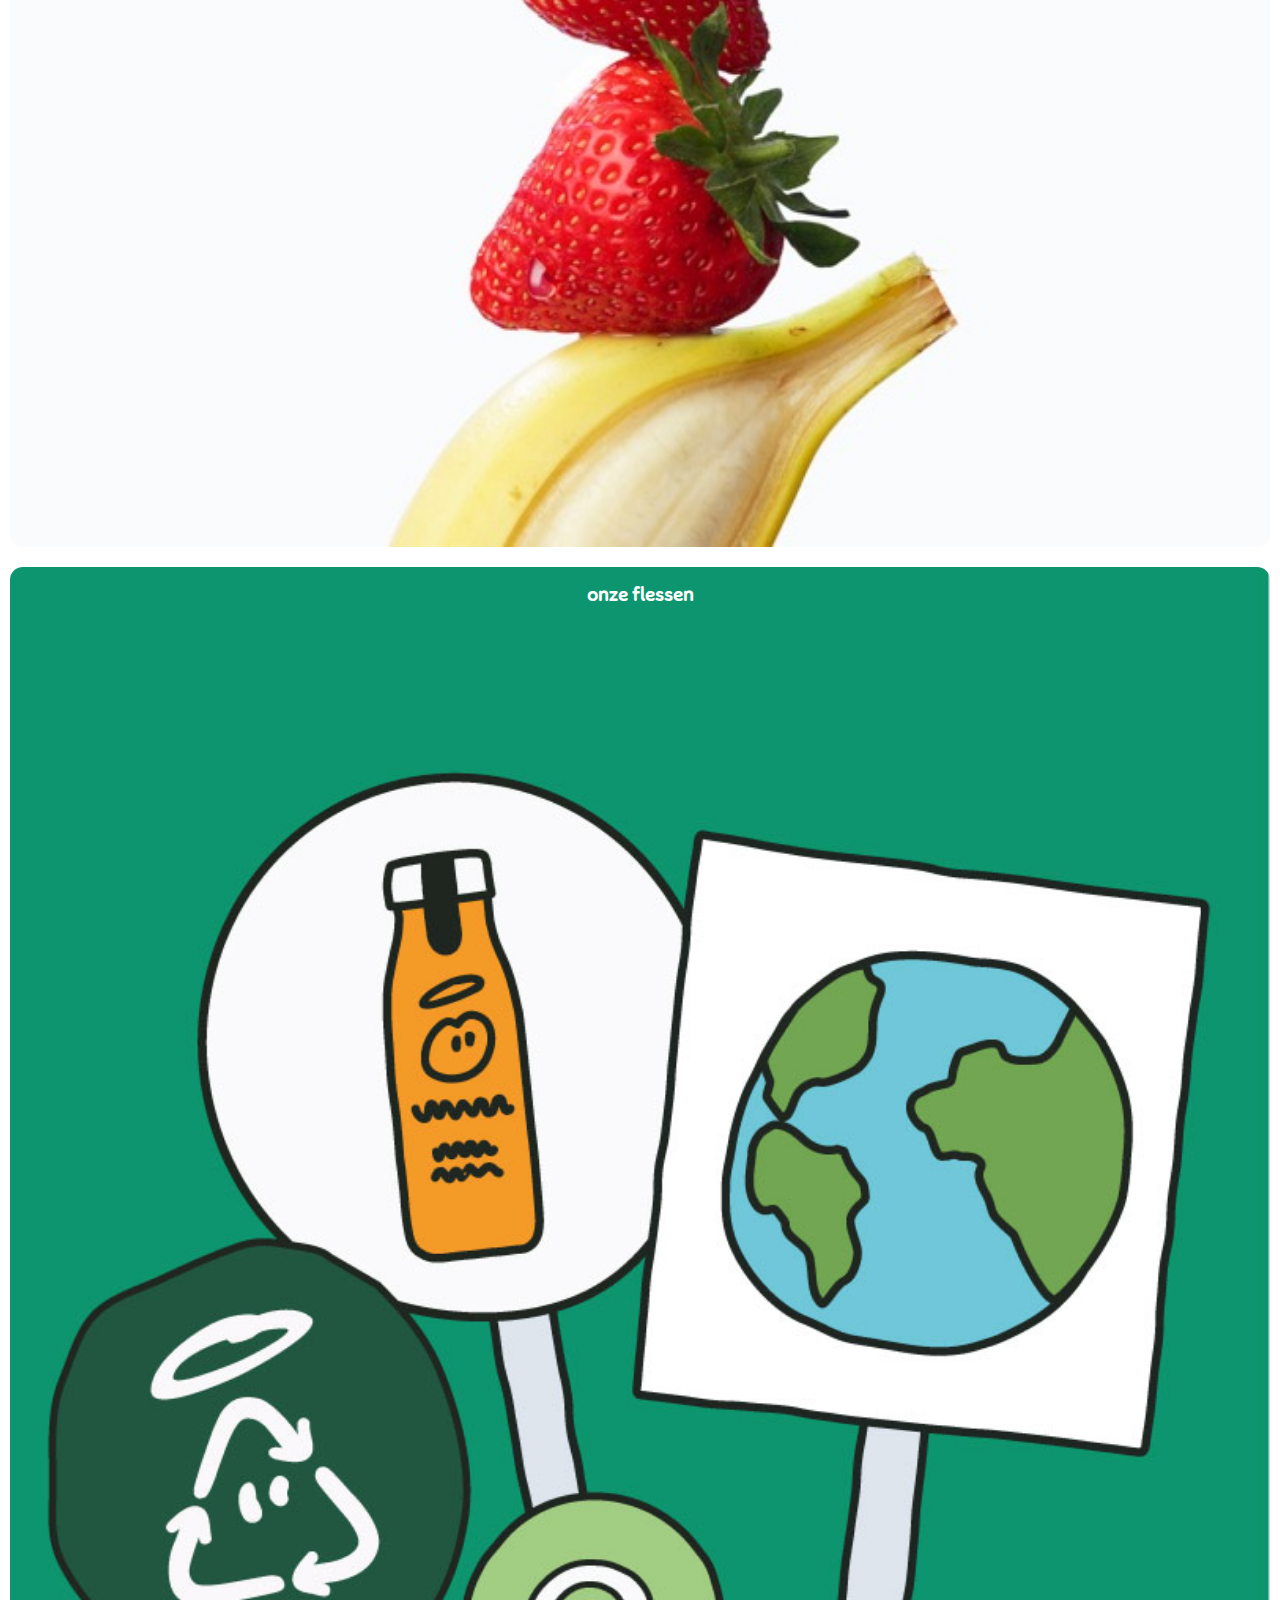
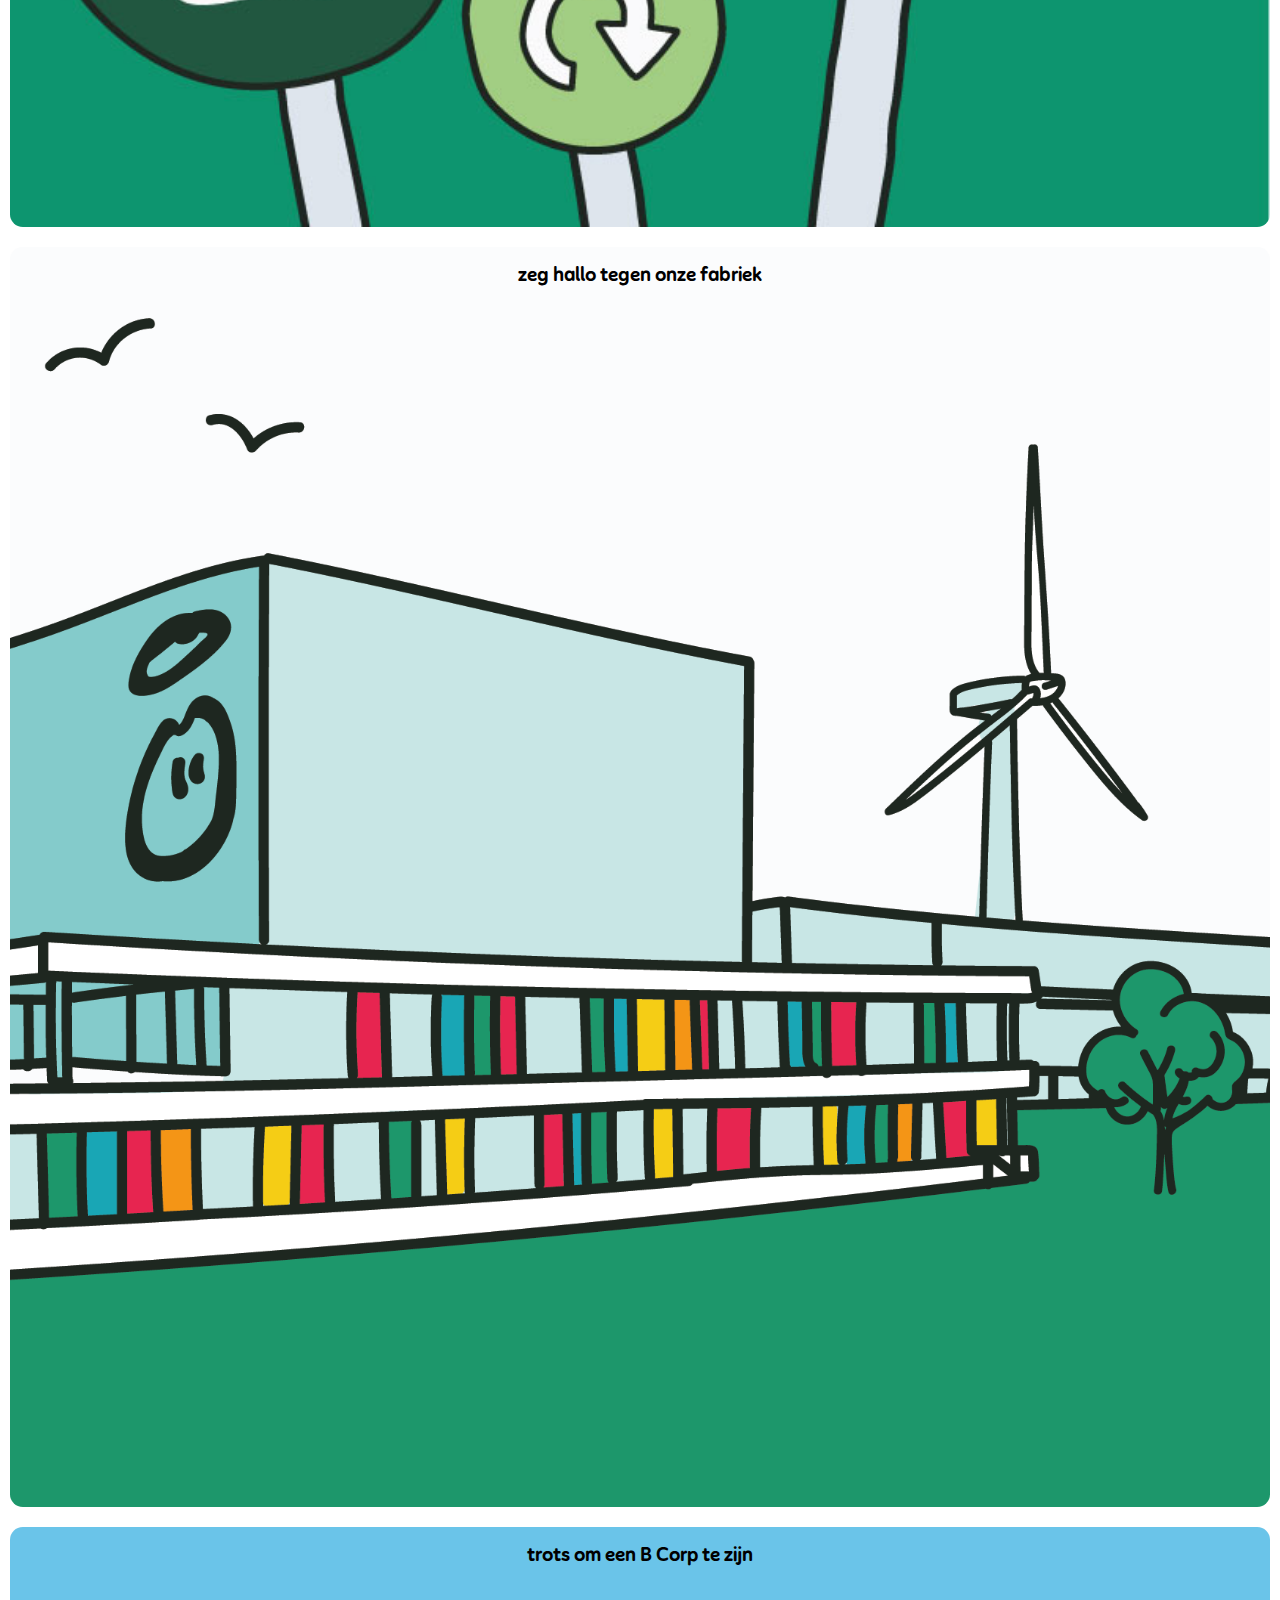
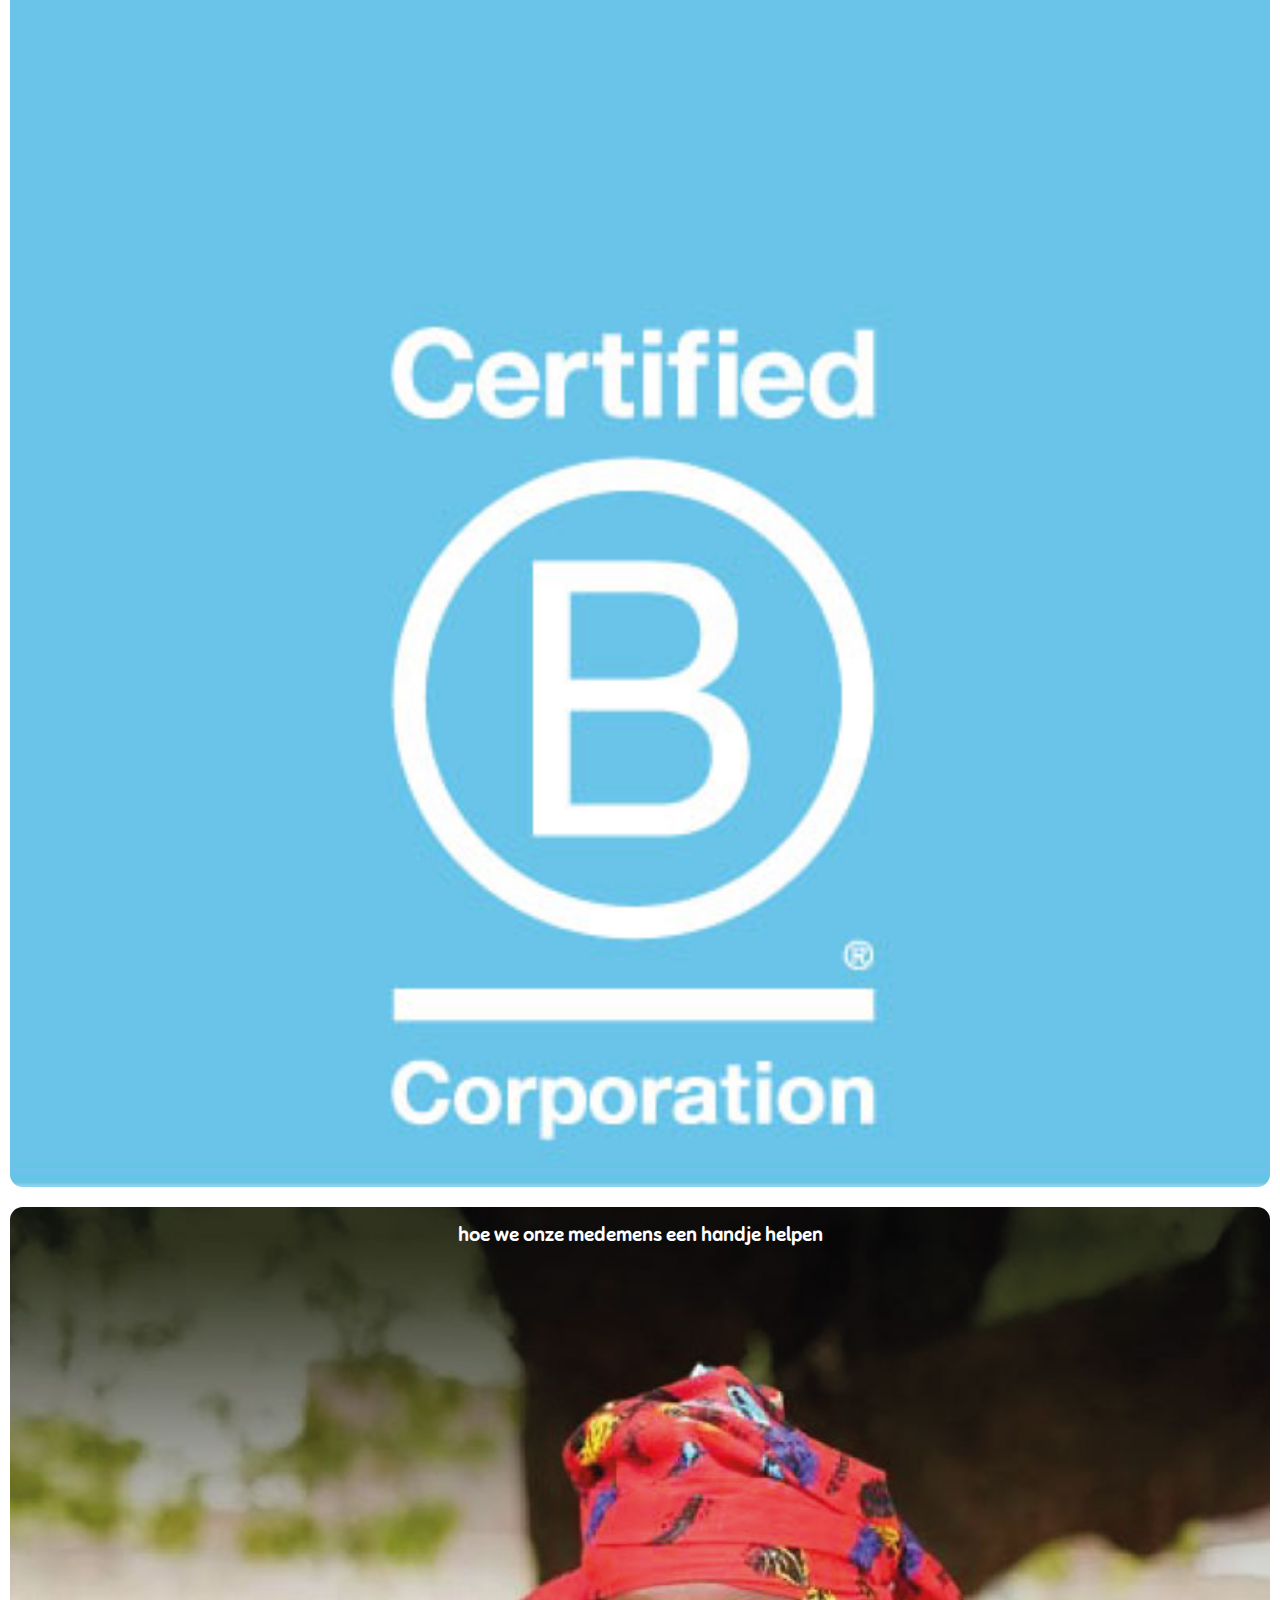
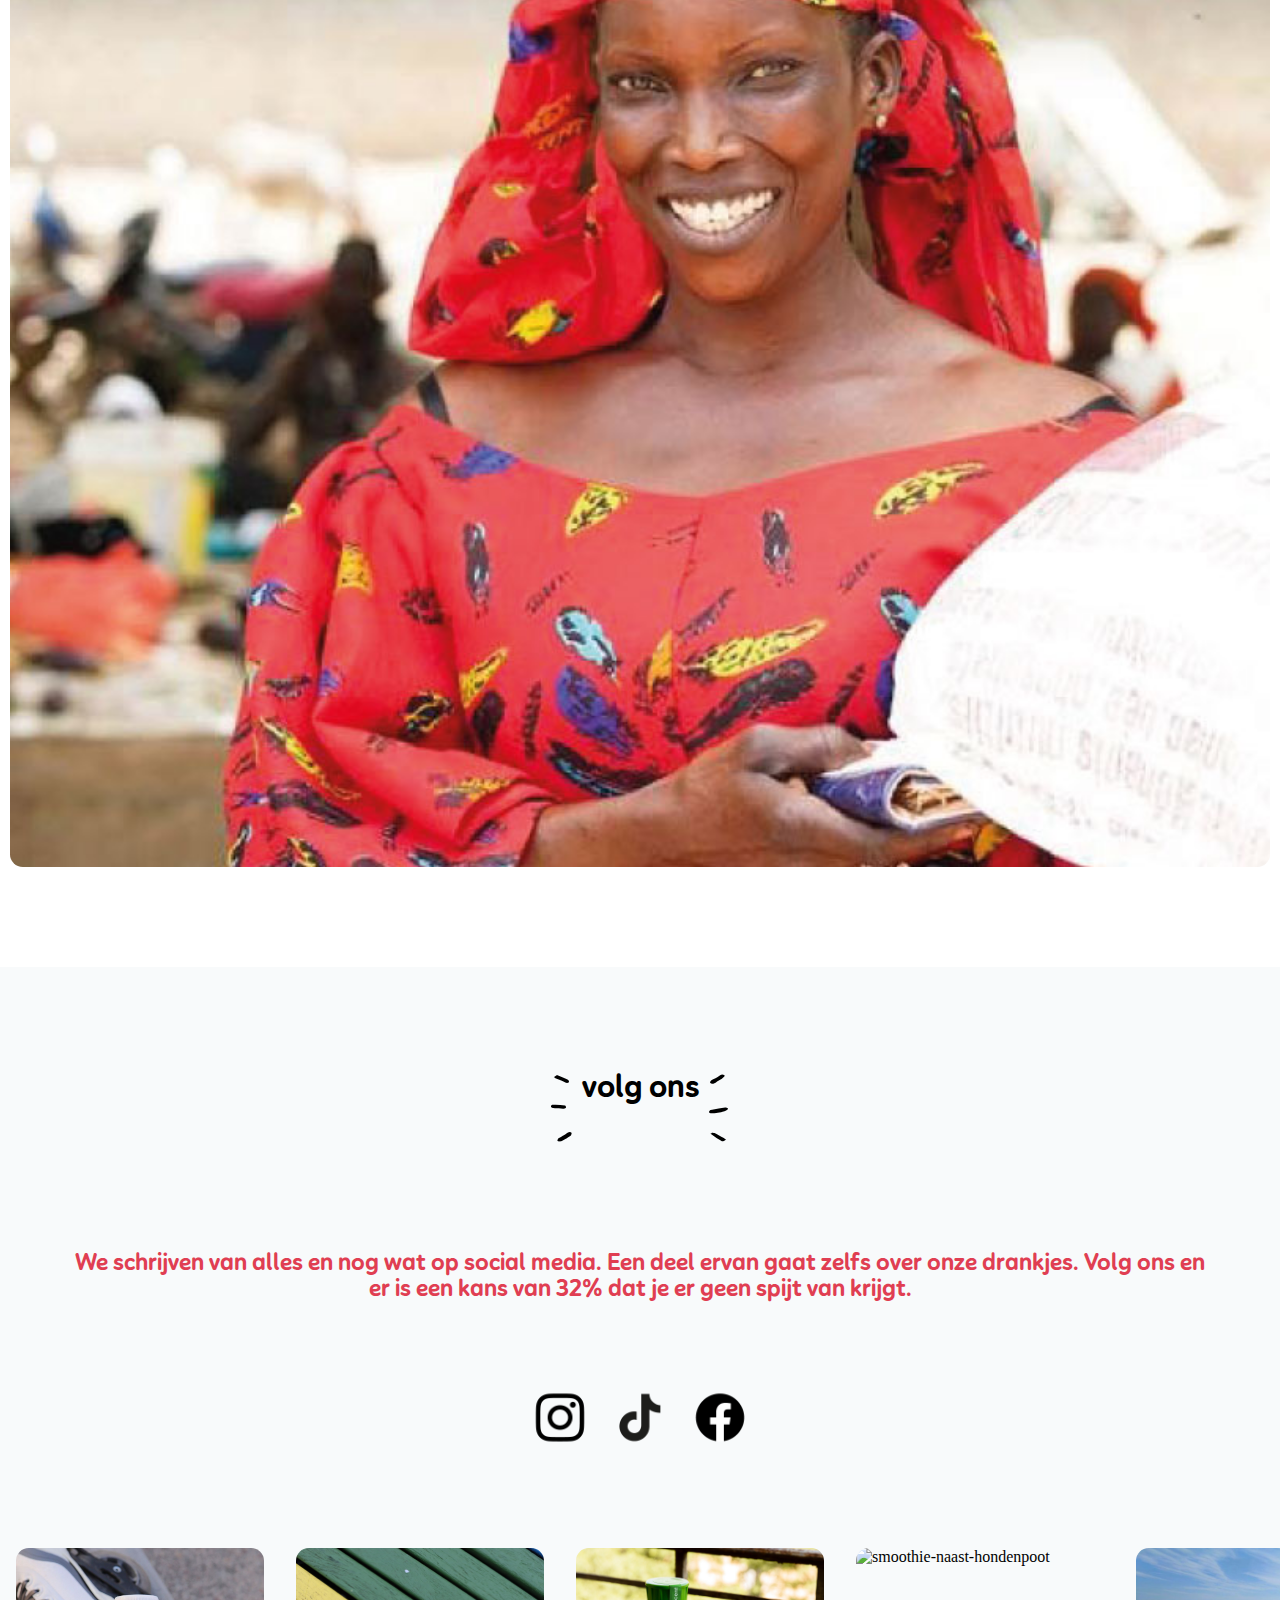
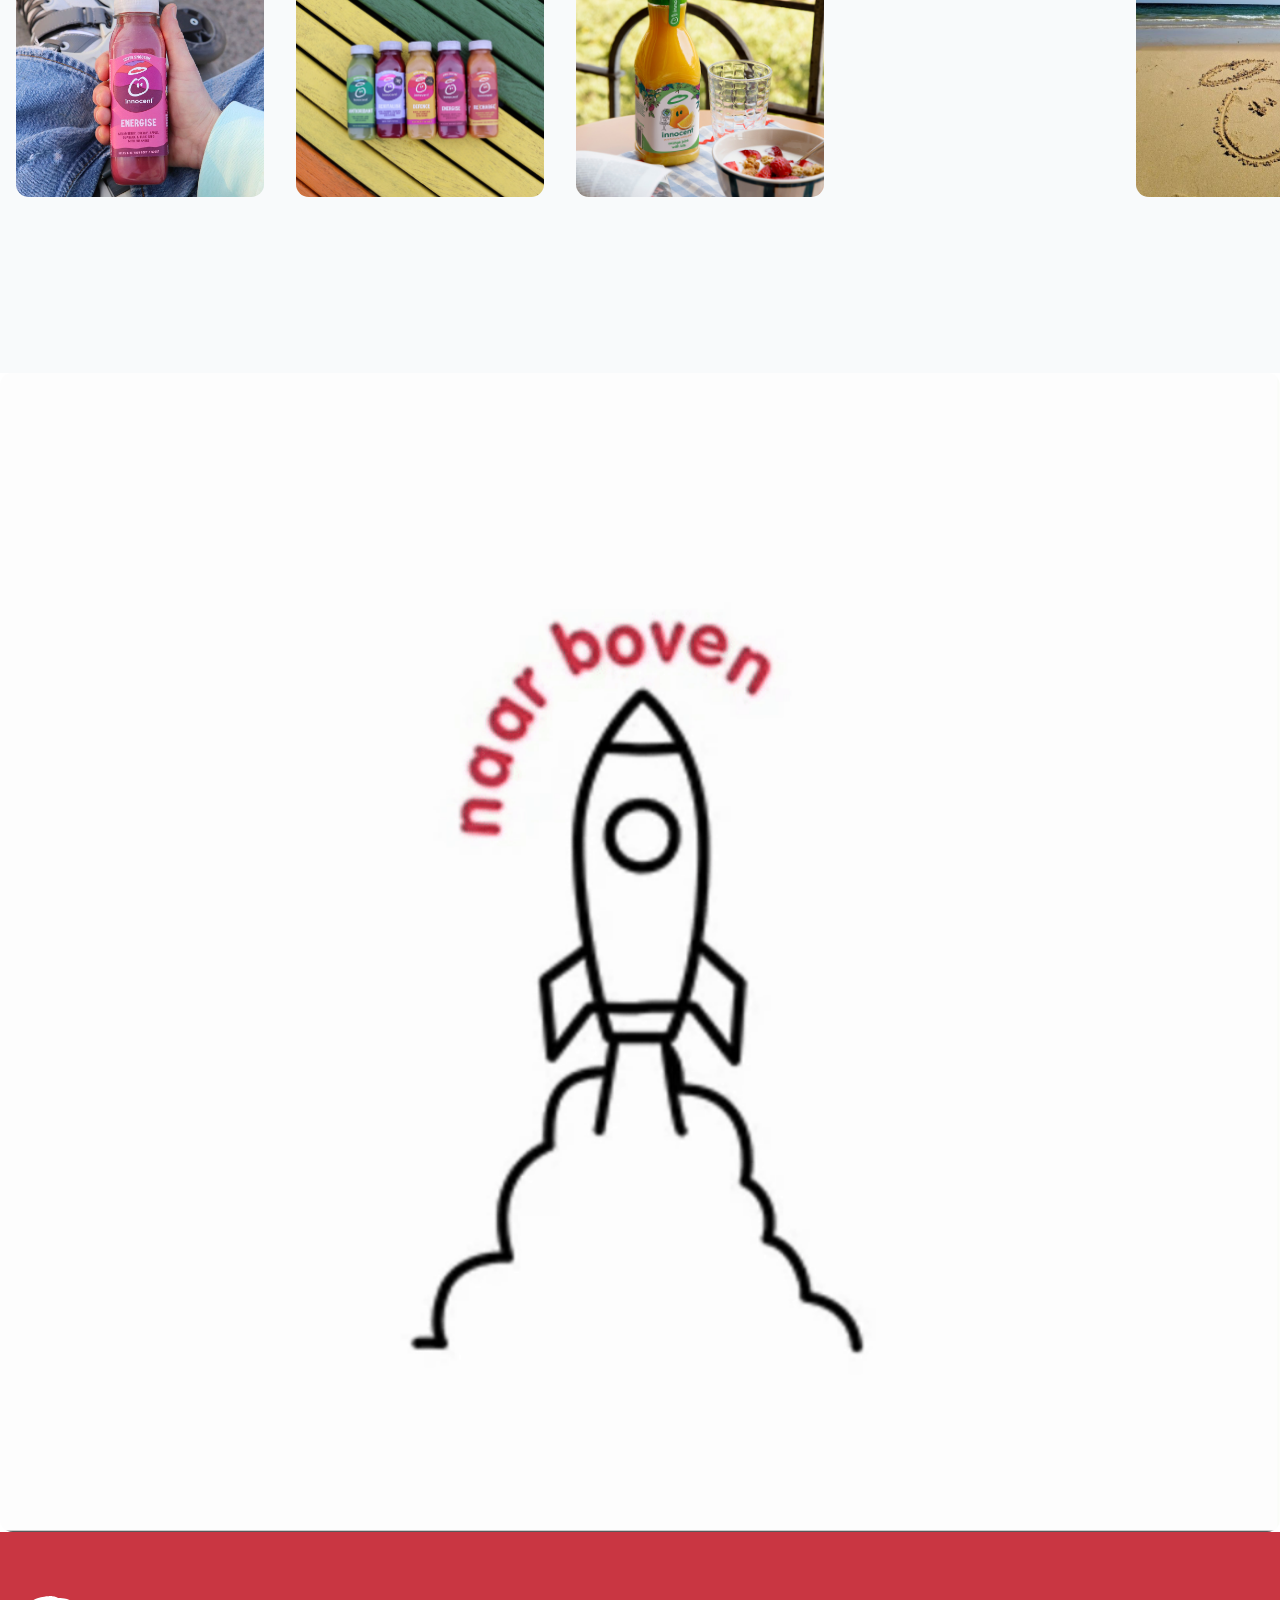
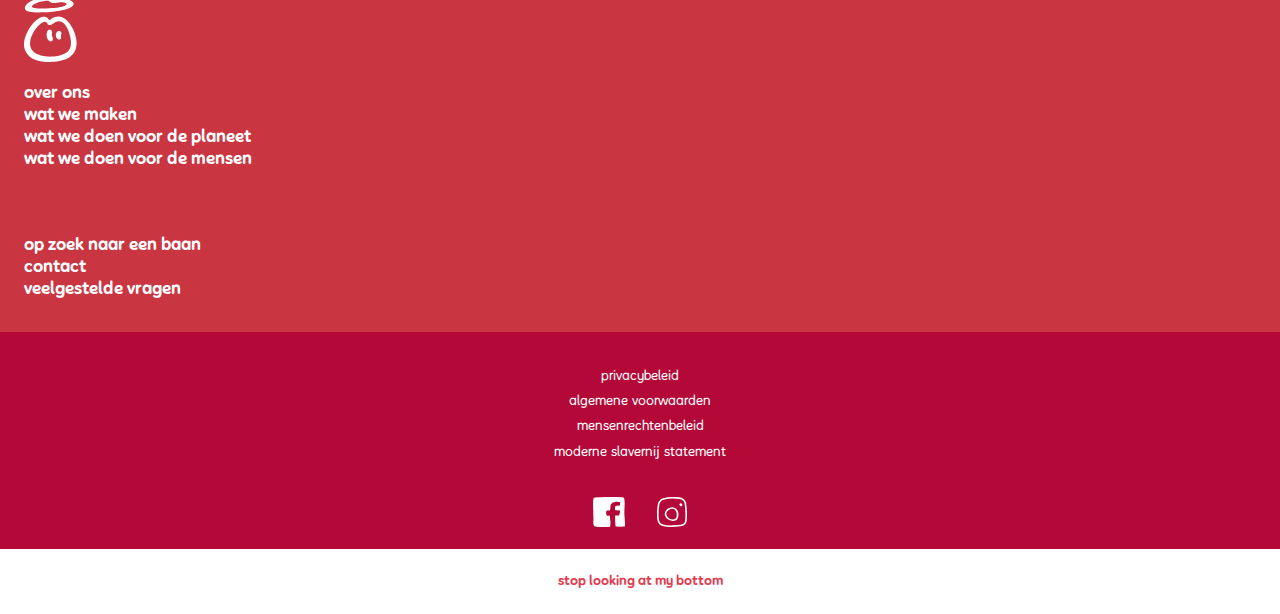
==== commit 8fc72430: "aanpassingen" ====
--- a/index.html
+++ b/index.html
@@ -9,89 +9,200 @@
 
     <link href="styles/style.css" rel="stylesheet" />
     <link rel="icon" type="image/svg+xml" href="images/favicon.svg" />
+    <script src="scripts/script.js"></script>
   </head>
 
   <body>
+    <button>
+      <img src="images/cookies.svg" alt="cookies-icon" />
+    </button>
     <header>
-      <section>
-        <button>menu</button>
-        <img src="images/home-innocent-hallo-600x600.svg" alt="hallo-bubble" />
+
+        <button class="menu">
+            <img src="images/download (3).svg" alt="menu-button" />
+            <img src="images/innocent-logo.png" alt="innocent-logo" />
+          </button>
+    <!--
+      <nav class="navbar">
+        <ul class="nav-menu">
+          <li class="nav-item"><a class="nav-link" href="#">over ons</a></li>
+          <li class="nav-item"><a class="nav-link" href="#">wat we maken</a></li>
+          <li class="nav-item"><a class="nav-link" href="#">wat we doen voor mensen</a></li>
+          <li class="nav-item"><a class="nav-link" href="#">wat we doen voor de planeet</a></li>
+          <li class="nav-item"><a class="nav-link" href="#">op zoek naar een baan?</a></li>
+        </ul>
+        <button class="sluit">
+            <img src="images/download (7).svg" alt="sluit-button" />
+        </button>
+      </nav>
+    -->
+      <img src="images/home-innocent-hallo-600x600.svg" alt="hallo-bubble" />
+      <article>
+        <img src="images/streepjes1.svg" alt="titel-opmaak" />
         <h1>wij zijn innocent</h1>
-        <p>
-          We maken kleine drankjes, en we hebben grote dromen. Zoals alles doen
-          wat we kunnen om mensen te helpen beter te leven en oud te worden,
-          gemeenschappen te ondersteunen en tegelijkertijd het milieu te
-          beschermen. Sinds 2018 zijn we erg trots dat we B Corp gecertificeerd
-          zijn. Dit betekent dat we mensen en het milieu centraal stellen bij
-          alles wat we doen. We doneren 10% van onze winst aan goede doelen en
-          we persen ons fruit in de Blender, onze fabriek die grotendeels draait
-          op hernieuwbare energie. Oh, en we maken ook wel eens grapjes.
-        </p>
-        <button>Lees meer</button>
-        <img src="images/icon-world.png" alt="icon-world" />
-      </section>
+        <img src="images/streepjes.svg" alt="titel-opmaak" />
+      </article>
+      <p>
+        We maken kleine drankjes, en we hebben grote dromen. Zoals alles doen
+        wat we kunnen om mensen te helpen beter te leven en oud te worden,
+        gemeenschappen te ondersteunen en tegelijkertijd het milieu te
+        beschermen. Sinds 2018 zijn we erg trots dat we B Corp gecertificeerd
+        zijn. Dit betekent dat we mensen en het milieu centraal stellen bij
+        alles wat we doen. We doneren 10% van onze winst aan goede doelen en we
+        persen ons fruit in de Blender, onze fabriek die grotendeels draait op
+        hernieuwbare energie. Oh, en we maken ook wel eens grapjes.
+      </p>
+      <button class="button">
+        lees meer
+        <img src="images/Screenshot 2024-12-03 at 17.08.37.png" alt="" />
+      </button>
+      <img src="images/icon-world.png" alt="icon-world" />
     </header>
     <main>
-      <section></section>
-      <section>
-        <h2>aardbeien die minder drinken</h2>
-        <button>
+      <section>
+        <article>
+          <h2>aardbeien die minder drinken</h2>
           <img
             src="images/MicrosoftTeams-image (1).png"
             alt="aardbeien-op-een-banaan"
-          />
-        </button>
-      </section>
-      <section>
-        <h2>onze flessen</h2>
-        <button>
+            style="width: 100%"
+          />
+        </article>
+        <article>
+          <h2>onze flessen</h2>
           <img
             src="images/home-plastic-isnt-rubbish.jpg"
             alt="klimaat-protest-borden"
           />
-        </button>
-      </section>
-      <section>
-
-        <h2>zeg hallo tegen onze fabriek</h2>
-        <button>
-            <img 
-            src="images/home-sustainable-factory-blender.png" 
+        </article>
+        <article>
+          <h2>zeg hallo tegen onze fabriek</h2>
+          <img
+            src="images/home-sustainable-factory-blender.png"
             alt="innocent-fabriek"
-            />
-        </button>
-      </section>
-      <section>
-        <h2>trots om een B Corp te zijn</h2>
-        <button>
-          <img
-            src="images/home-bcorp.jpg"
-            alt="B-Corp-logo"
-          />
-        </button>
-      </section>
-      <section>
-
-        <button>
-          <img
-            src="images/home-helping-humans.jpg"
-            alt="lachende-vrouw"
-          />
-        </button>
-      </section>
-      <section>
-        <h3>volg ons</h3>
-        <p>We schrijven van alles en nog wat op social media. Een deel ervan gaat zelfs over onze drankjes. Volg ons en er is een kans van 32% dat je er geen spijt van krijgt.</p>
-        <ul>
-            <li></li>
-            <li></li>
-            <li></li>
-        </ul>
-      </section>
-      <section>
-        svg
-      </section>
+          />
+        </article>
+        <article>
+          <h2>trots om een B Corp te zijn</h2>
+          <img src="images/home-bcorp.jpg" alt="B-Corp-logo" />
+        </article>
+        <article>
+          <h2>hoe we onze medemens een handje helpen</h2>
+          <img src="images/home-helping-humans.jpg" alt="lachende-vrouw" />
+        </article>
+      </section>
+      <section>
+        <article>
+          <img src="images/streepjes1.svg" alt="titel-opmaak" />
+          <h1>volg ons</h1>
+          <img src="images/streepjes.svg" alt="titel-opmaak" />
+        </article>
+        <p>
+          We schrijven van alles en nog wat op social media. Een deel ervan gaat
+          zelfs over onze drankjes. Volg ons en er is een kans van 32% dat je er
+          geen spijt van krijgt.
+        </p>
+        <article>
+          <ul>
+            <li><img src="images/download.png" alt="instagram-icon" /></li>
+            <li><img src="images/download (1).png" alt="tiktok-icon" /></li>
+            <li><img src="images/download (2).png" alt="facebook-icon" /></li>
+          </ul>
+        </article>
+
+        <article class="carousel">
+          <ul class="carousel">
+            <li>
+              <img
+                src="images/skates.png"
+                alt="innocent-smoothie-in-iemands-hand"
+              />
+            </li>
+            <li>
+              <img
+                src="images/vuerkabt.jpg"
+                alt="innocent-smoothies-op-tafel"
+              />
+            </li>
+            <li>
+              <img
+                src="images/Winactie_Route_01_Ontbijt_Foto.jpg"
+                alt="smoothie-op-tafel"
+              />
+            </li>
+
+            <li>
+              <img
+                src="images/Recharge-dog paw.jpg"
+                alt="smoothie-naast-hondenpoot"
+              />
+            </li>
+            <li><img src="images/strand.png" alt="innocent-logo-in-zand" /></li>
+            <li>
+              <img
+                src="images/nl-social-feed-4.jpg"
+                alt="ijsjes-en-smoothies"
+              />
+            </li>
+          </ul>
+        </article>
+      </section>
+      <article>
+        <a href="#">
+          <img
+            src="images/Screen Recording 2024-12-03 at 13.33.21.gif"
+            alt="raket-animatie"
+          />
+        </a>
+      </article>
     </main>
-    <footer></footer>
+
+    <footer>
+      <section>
+        <article>
+          <ul>
+            <li><img src="images/download (4).svg" alt="" /></li>
+            <li><a href="#">over ons</a></li>
+            <li><a href="#">wat we maken</a></li>
+            <li><a href="#">wat we doen voor de planeet</a></li>
+            <li><a href="#">wat we doen voor de mensen</a></li>
+          </ul>
+        </article>
+        <article>
+          <ul>
+            <li><a href="#">op zoek naar een baan</a></li>
+            <li><a href="#">contact</a></li>
+            <li><a href="#">veelgestelde vragen</a></li>
+          </ul>
+        </article>
+      </section>
+      <section>
+        <article>
+          <ul>
+            <li><a href="#">privacybeleid</a></li>
+            <li><a href="#">algemene voorwaarden</a></li>
+            <li><a href="#">mensenrechtenbeleid</a></li>
+            <li><a href="#">moderne slavernij statement</a></li>
+          </ul>
+        </article>
+        <article>
+          <ul>
+            <li>
+              <a href="#"
+                ><img src="images/download (1).svg" alt="facebook-icon"
+              /></a>
+            </li>
+            <li>
+              <a href="#"
+                ><img src="images/download (2).svg" alt="instagram-icon"
+              /></a>
+            </li>
+          </ul>
+        </article>
+      </section>
+      <article>
+        <p>stop looking at my bottom</p>
+      </article>
+    </footer>
   </body>
 </html>
--- a/styles/style.css
+++ b/styles/style.css
@@ -1,20 +1,35 @@
 /**************/
 /* CSS REMEDY */
 /**************/
-*, *::after, *::before {
-  box-sizing:border-box;  
-}
-
+*,
+*::after,
+*::before {
+  box-sizing: border-box;
+}
+
+button {
+  margin: 0;
+  padding: 0;
+  border: none;
+}
+
+ul {
+  list-style-type: none;
+  padding: 0;
+}
+
+a {
+  text-decoration: none;
+}
 
 /*********************/
 /* CUSTOM PROPERTIES */
 /*********************/
 :root {
-	/* startje */
-	--color-text:#111;
-	--color-background:#eee;
-}
-
+  /* startje */
+  --color-text: #111;
+  --color-background: #eee;
+}
 
 /****************/
 /* JOUW STYLING */
@@ -23,49 +38,26 @@
 /* jouw code */
 
 @font-face {
-	font-family: "innocent-Bold";
-	src: url("/fonts/innocent-Bold.woff2") format("opentype");
-	font-weight: normal;
-	font-style: normal;
+  font-family: "innocent-Bold";
+  src: url("/fonts/innocent-Bold.woff2") format("opentype");
+  font-weight: normal;
+  font-style: normal;
 }
 
 @font-face {
-	font-family: "innocent-Light";
-	src: url("/fonts/innocent-Light.woff2") format("opentype");
-	font-weight: normal;
-	font-style: normal;
-}
-
-header {
-	background-color: pink;
-}
-
-
-
-
-
-
-
-img {
-	display: flex;
-	justify-content: center;
-	max-width: 60vw;
+  font-family: "innocent-Light";
+  src: url("/fonts/innocent-Light.woff2") format("opentype");
+  font-weight: normal;
+  font-style: normal;
 }
 
 h1 {
-	display: flex;
-	justify-content: center;
-	font-family: "innocent-Bold", sans-serif;
-	font-weight: bolder;
-	font-size: 2em;
-}
-
-h3 {
-	display: flex;
-	justify-content: center;
-	font-family: "innocent-Bold", sans-serif;
-	font-weight: bolder;
-	font-size: 2em;
+  display: flex;
+  justify-content: center;
+  font-family: "innocent-Bold", sans-serif;
+  font-weight: bolder;
+  font-size: 2em;
+  margin-bottom: 2em;
 }
 
 h2 {
@@ -73,200 +65,481 @@
 	flex-direction: column;
 	justify-content: center;
 	font-family: "innocent-Bold", sans-serif;
-	color: white;
 	font-weight: bolder;
-	font-size: 3em;
-}
-
-p {
+	font-size: 20px;
+}
+
+
+body {
+  margin: 0%;
+}
+
+body > button:nth-of-type(1) img {
+	width: 28.8px;
+  }
+  
+
+/******************/
+/*     HEADER     */
+/******************/
+
+header {
+  background-color: #8f2d38;
+}
+
+header h1 {
+  color: #ffffff;
+  display: flex;
+  justify-content: center;
+  font-family: "innocent-Bold", sans-serif;
+  font-weight: bolder;
+  font-size: 1.8em;
+}
+
+header p {
 	font-family: "innocent-Light", sans-serif;
 	color: white;
 	font-weight: bolder;
-}
-
-
-.meer-drankjes {
-	display: flex;	
-}
-.meer-drankjes img {
-	max-width: 50vw;
-}
-
-.background1 {
-	background-color: #f5d981;
-}
-
-.background2 {
-	background-color: #ebb8cc;
-}
-
-.background3 {
-	background-color: #295640;
-}
-
-.background4 {
-	background-color: #a03271;
-}
-
-header {
-	background-color: pink;
-}
-
-body {
-	margin: 0%;
-}
-
-
-header p {
+	font-size: 1.125rem;
+	font-style: normal;
+	font-weight: 400;
+	line-height: 1.75rem;
 	display: flex;
 	align-items: center;
-	margin-left: 2em;
-	margin-right: 2em;
+	margin-left: 45px;
+	margin-right: 45px;
 	text-align: center;
-}
- 
-section:nth-of-type(1) {
-	background-color: #902d39;
-}
-
-section:nth-of-type(1) h1 {
-	color: #FFFFFF;
+  }
+
+/* HEADER KNOPPEN */
+.menu {
+  display: flex;
+  width: 100%;
+  justify-content: center;
+  align-items: center;
+  position: fixed;
+  top: 0;
+  z-index: 10000000;
+  background: transparent;
+  margin: 0;
+  padding: 0;
+}
+
+.menu img:nth-of-type(1) {
+  width: 61px;
+  position: relative;
+}
+
+.menu img:nth-of-type(2) {
+  width: 30px;
+  position: absolute;
+}
+
+header button:nth-of-type(2) {
+  display: flex;
+  align-items: center;
+  justify-content: center;
+  justify-self: center;
+  background-color: #ffffff;
+  font-family: "innocent-Bold", sans-serif;
+  font-size: 19px;
+  gap: 1em;
+  border-radius: 2em;
+  width: 162px;
+  height: 40px;
+  margin-top: 70px;
+  margin-bottom: 25px;
+}
+
+header button:nth-of-type(2) img {
+  height: max-content;
+  margin: 0;
+  border-radius: 0;
+  width: 2em;
+}
+
+body > button:nth-of-type(1) {
+  display: flex;
+  justify-content: center;
+  align-content: center;
+  align-items: center;
+  width: 45px;
+  height: 45px;
+  background-color: #c92e2a;
+  border-radius: 0.8em;
+  position: fixed;
+  bottom: 10px;
+  left: 4px;
+  box-shadow: 2px 5px 8px #000000;
+  z-index: 1000;
+}
+
+
+/*HEADER AFBEELDINGEN/H1 */
+header > img:nth-of-type(1) {
+  width: 90px;
+  margin-left: 2.8em;
+  margin-top: 96px;
+}
+
+header > img:nth-of-type(2) {
+  width: 360px;
+  margin-left: 15px;
+}
+
+header article {
+  display: flex;
+  align-items: center;
+  justify-content: center;
+	padding: 2.2em 0 3em 0;
+}
+
+header h1 {
+  color: #ffffff;
+  display: flex;
+  justify-content: center;
+  font-family: "innocent-Bold", sans-serif;
+  font-weight: bolder;
+  font-size: 28px;
+  margin: 0;
+}
+
+header article img {
+  max-width: 21px;
+  margin-right: 10px;
+  margin-left: 10px;
+}
+
+/*******************/
+/*      MAIN       */
+/*******************/
+
+
+main section:nth-of-type(1) {
+	background-color: #ffffff;
+	padding: 5em 0;
+}
+
+main section:nth-of-type(1) article {
+  margin-top: 2em;
+  position: relative;
+  text-align: center;
+  margin: 1.2em 0.6em;
+}
+
+main article:nth-of-type(1) img {
+  display: flex;
+  align-items: center;
+  border-radius: 0.8em;
+  width: 100%;
+  height: 100%;
+}
+
+main article:nth-of-type(1) h2 {
+  color: #e03e52;
+  font-size: 20px;
+  position: absolute;
+  left: 10%;
+  right: 10%;
+}
+
+main article:nth-of-type(2) img {
+  display: flex;
+  align-items: center;
+  border-radius: 0.8em;
+  width: 100%;
+  height: 100%;
+}
+
+main article:nth-of-type(2) h2 {
+  color: #ffffff;
+  font-size: 20px;
+  position: absolute;
+  left: 10%;
+  right: 10%;
+}
+
+main article:nth-of-type(3) img {
+  display: flex;
+  align-items: center;
+  border-radius: 0.8em;
+  width: 100%;
+  height: 100%;
+}
+
+main article:nth-of-type(3) h2 {
+  color: #000000;
+  font-size: 20px;
+  position: absolute;
+  left: 10%;
+  right: 10%;
+}
+
+main article:nth-of-type(4) img {
+  display: flex;
+  align-items: center;
+  border-radius: 0.8em;
+  width: 100%;
+  height: 100%;
+}
+
+main article:nth-of-type(4) h2 {
+  color: #000000;
+  font-size: 20px;
+  position: absolute;
+  left: 10%;
+  right: 10%;
+}
+
+main article:nth-of-type(5) img {
+  display: flex;
+  align-items: center;
+  border-radius: 0.8em;
+  width: 100%;
+  height: 100%;
+}
+
+main article:nth-of-type(5) h2 {
+  color: #ffffff;
+  font-size: 20px;
+  position: absolute;
+  left: 15%;
+  right: 15%;
+}
+
+/********************/
+/*  MAIN section 2  */
+/********************/
+
+
+main section:nth-of-type(2) {
+  background-color: #f8fafb;
+}
+
+main section:nth-of-type(2) h3 {
+  color: #000000;
+  display: flex;
+  justify-content: center;
+  font-family: "innocent-Bold", sans-serif;
+  font-weight: bolder;
+  font-size: 28px;
+  margin: 0;
+}
+
+main section:nth-of-type(2) article:nth-of-type(1) {
+  display: flex;
+  align-items: center;
+  justify-content: center;
+  padding: 5em;
+}
+
+main section:nth-of-type(2) article:nth-of-type(1) img {
+  max-width: 21px;
+  margin-right: 10px;
+  margin-left: 10px;
+}
+
+main section:nth-of-type(2) p {
+  font-family: "innocent-Bold", sans-serif;
+  color: #e03e52;
+  font-size: 24px;
+  text-align: center;
+  margin: 0 3em;
+  line-height: 1.1em;
+}
+
+main section:nth-of-type(2) article:nth-of-type(2) img {
+  max-width: 80px;
+}
+
+main section:nth-of-type(2) article:nth-of-type(2) ul {
+  display: flex;
+  justify-self: center;
+  padding: 5em 0;
+  margin: 0;
+}
+
+/*****************************/
+/* DE CAROCAROUSEL CONTAINER */
+/*****************************/
+
+
+.carousel {
+  --carouselElementWidth: 280px;
+}
+
+/* dark mode */
+@media (prefers-color-scheme: dark) {
+  .carousel {
+    --carouselShadeColor: #37332f66;
+  }
+}
+
+html {
+  scroll-behavior: smooth;
+}
+
+.carousel {
+  position: relative;
+  padding-bottom: 5em;
+}
+
+.carousel > ul {
+  list-style: none;
+  display: flex;
+  overflow: hidden;
+  scroll-snap-type: inline mandatory;
+  scroll-behavior: smooth;
+}
+
+.carousel:not(.customInteraction) > ul {
+  overflow-x: scroll;
+  overflow-y: hidden;
+  -webkit-overflow-scrolling: touch;
+  -ms-overflow-style: none;
+  scrollbar-width: none;
+  overscroll-behavior: contain auto;
+}
+
+.carousel > ul::-webkit-scrollbar {
+  display: none;
+}
+
+.carousel > ul > li {
+  flex-basis: var(--carouselElementWidth);
+  flex-shrink: 0;
+  flex-grow: 1;
+  scroll-snap-align: center;
+  padding: 0 1em;
+  z-index: 100;
+}
+
+/*****************/
+/*    FOOTER     */
+/*****************/
+
+footer section:nth-of-type(1) {
+  background-color: hsl(355, 58%, 50%);
+  margin: 0;
+  padding: 0;
+}
+
+footer section:nth-of-type(2) {
+  background-color: #b30838;
+  margin: 0;
+  padding: 0;
+}
+
+footer section:nth-of-type(1) article:nth-of-type(1) ul img {
+	padding-bottom: 1em;
+}
+
+footer section:nth-of-type(1) article:nth-of-type(1) ul {
+  display: flex;
+  flex-direction: column;
+  align-items: start;
+  padding: 4em 1.5em;
+  margin: 0;
+}
+
+footer section:nth-of-type(1) article:nth-of-type(2) ul {
+  display: flex;
+  flex-direction: column;
+  list-style: none;
+  align-items: start;
+  padding-bottom: 2em;
+  padding-left: 1.5em;
+  margin: 0;
+}
+
+footer section:nth-of-type(2) article:nth-of-type(1) ul {
+  display: flex;
+  flex-direction: column;
+  align-items: center;
+  padding: 2em 0;
+  margin: 0;
+}
+
+footer section:nth-of-type(2) article:nth-of-type(2) ul {
+  display: flex;
+  justify-content: center;
+  gap: 2em;
+  padding-bottom: 0.8em;
+  margin: 0;
+}
+
+footer section:nth-of-type(1) a {
+  color: white;
+  font-family: "innocent-Bold", sans-serif;
+  font-size: 18px;
+}
+
+footer section:nth-of-type(2) a {
+  color: white;
+  font-family: "innocent-Light", sans-serif;
+  font-size: 14px;
+  line-height: 1.8em;
+}
+
+footer p {
 	display: flex;
 	justify-content: center;
+  font-family: "innocent-Bold", sans-serif;
+  color: #e03e52;
+  font-size: 14px;
+  padding: 10px;
+}
+
+
+
+
+/*
+header {
+	display:flex;
+	justify-content:space-between;
+	align-items:center;
+	
+	position:sticky;
+	top:0;
+  }
+
+
+nav {
+	position:fixed;
+	left:0;
+	right:0;
+	top:0;
+	bottom:0;
+}
+
+
+nav.toonMenu {
+	translate:0% 0%;
+
+	translate:-100% 0%;
+
+	transition:translate .3s;
+  }
+  /*
+
+.navbar {
+	background-color: #e03e52 ;
+	min-height: 8em;
+	display: flex;
+	justify-content: center ;
+	align-items: center;
+	padding: 1em ;
+}
+
+.nav-menu {
+	display: flex;
+	flex-direction: column;
+	align-items: center;
+	gap: 1em;
+}
+
+.nav-link {
 	font-family: "innocent-Bold", sans-serif;
-	font-weight: bolder;
-	font-size: 1.8em;
-}
-
-section:nth-of-type(1) img {
-	display: flex;
-	align-items: start;
-	margin-left: 2em;
-	width: 5em;
-}
-
-button:nth-of-type(1) {
-	display: flex;
-	justify-self: center;
-	border-radius: 2em;
-	border: none;
-	font-family: "innocent-Bold", sans-serif;
-}
-
-button:nth-of-type(2) {
-	display: flex;
-	justify-self: center;
-	border-radius: 2em;
-}
-
-section:nth-of-type(2) {
-	background-color: #fbfdfe;
-    margin: 0.5em;
-    border-radius: 1em
-}
-
-section:nth-of-type(2) h2 {
-	color: #e03e52;
-	font-size: 1.5em;
-	display: flex;
-	align-items: center;
-}
-
-section:nth-of-type(2) button {
-	border: none;
-	cursor: pointer;
-	appearance: none;
-	background-color: inherit;
-}
-
-section:nth-of-type(3) {
-	background-color: #419471;
-	margin: 0.5em;
-	border-radius: 1em;
-
-}
-
-section:nth-of-type(3) h2 {
-	color: #FFFFFF;
-	font-size: 1.5em;
-	display: flex;
-	align-items: center;
-}
-
-section:nth-of-type(3) button {
-	border: none;
-	cursor: pointer;
-	appearance: none;
-	background-color: inherit;
-}
-
-section:nth-of-type(4) {
-	background-color: #419471;
-	margin: 0.5em;
-	border-radius: 1em;
-}
-
-section:nth-of-type(4) h2 {
-	color: #000000;
-	font-size: 1.5em;
-	display: flex;
-	align-items: center;
-}
-
-section:nth-of-type(4) button {
-	border: none;
-	cursor: pointer;
-	appearance: none;
-	background-color: inherit;
-}
-
-section:nth-of-type(5) {
-	background-color: #419471;
-	margin: 0.5em;
-	border-radius: 1em;
-}
-
-section:nth-of-type(5) h2 {
-	color: #000000;
-	font-size: 1.5em;
-	display: flex;
-	align-items: center;
-}
-
-section:nth-of-type(5) button {
-	border: none;
-	cursor: pointer;
-	appearance: none;
-	background-color: inherit;
-}
-
-section:nth-of-type(6) {
-	background-color: #ddd;
-    padding: 10px;
-    margin: 0 auto;
-    max-width: 500px;
-	max-height: 500px;
-}
-
-section:nth-of-type(6) h2 {
-	color: #ffffff;
-	font-size: 1.5em;
-	display: flex;
-	align-items: center;
-}
-
-section:nth-of-type(6) button {
-	border: none;
-	cursor: pointer;
-	appearance: none;
-	background-color: inherit;
-	display: block;
-	width: 100%;
-	margin: 0.5em;
-}
-
-li { 
-	list-style-image: url(images/download.png); 
-}
-
-  +	color: white;
+	font-size: 24px;
+}
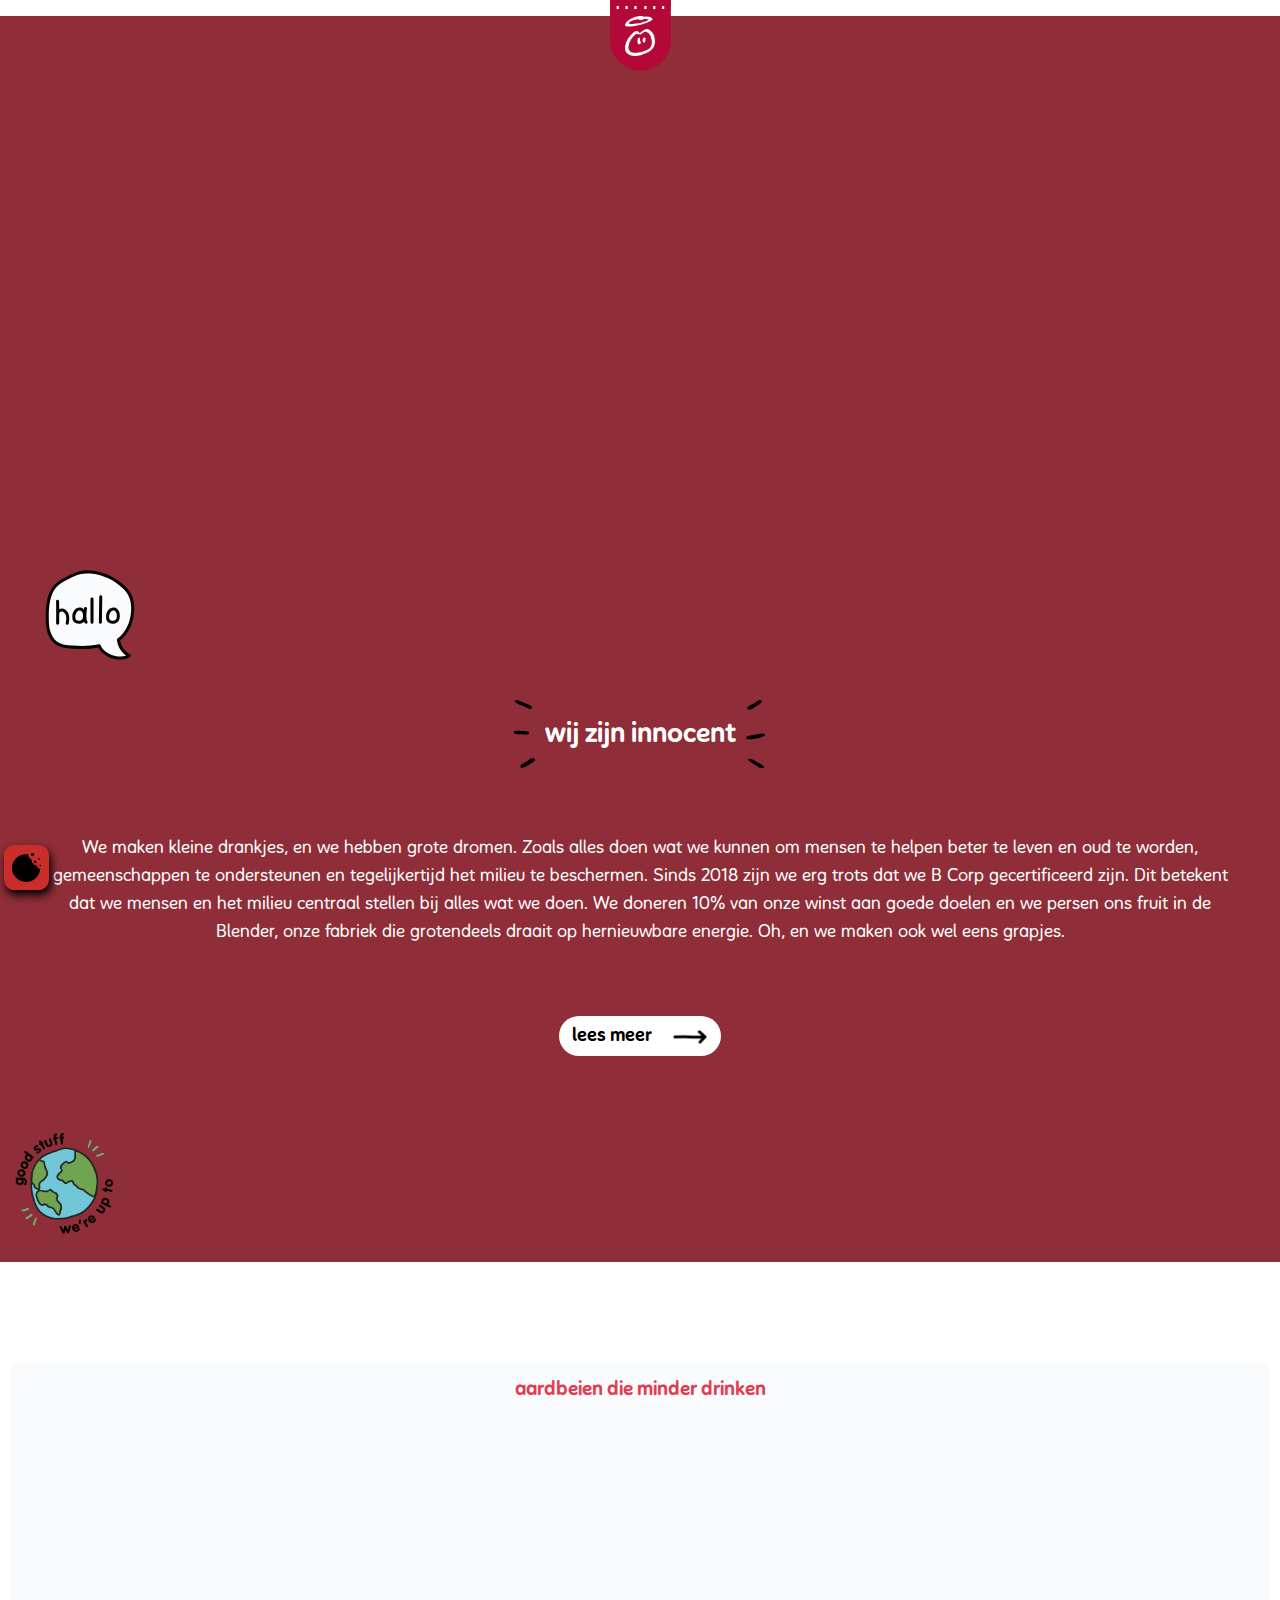
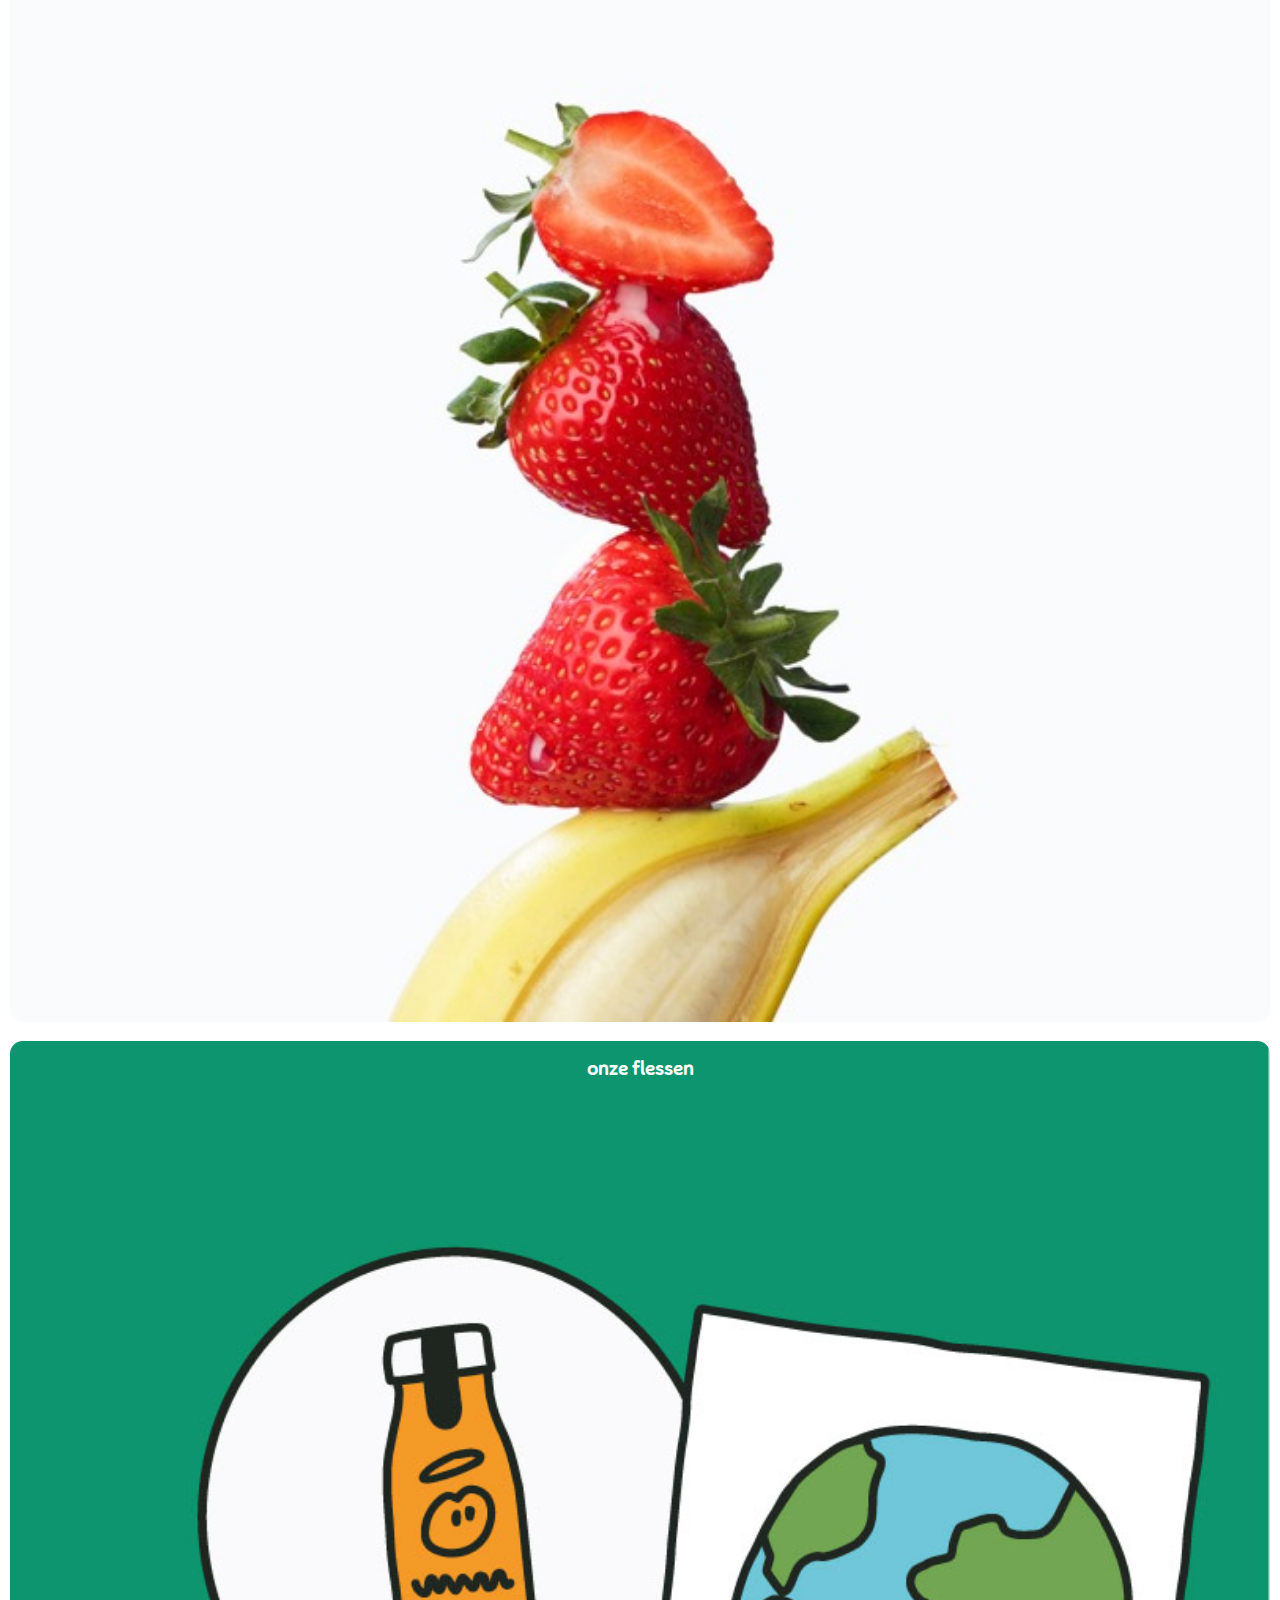
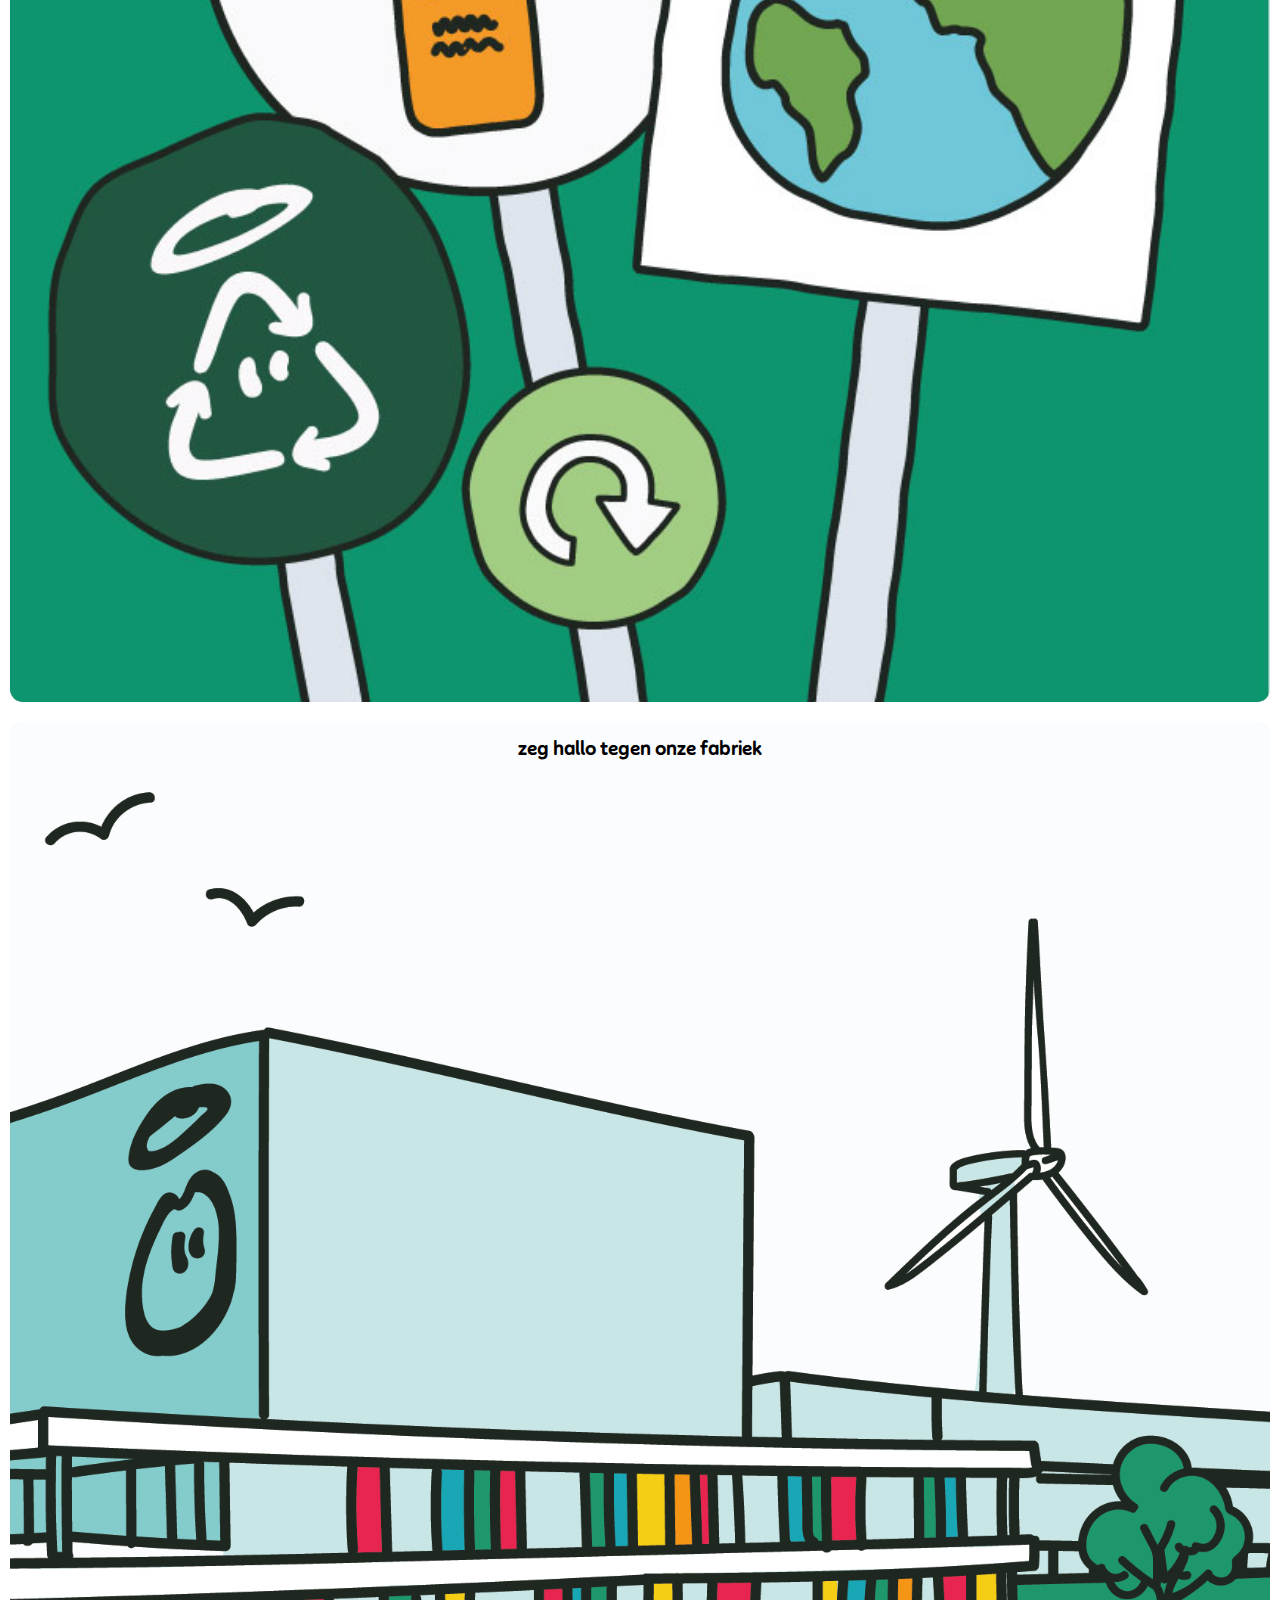
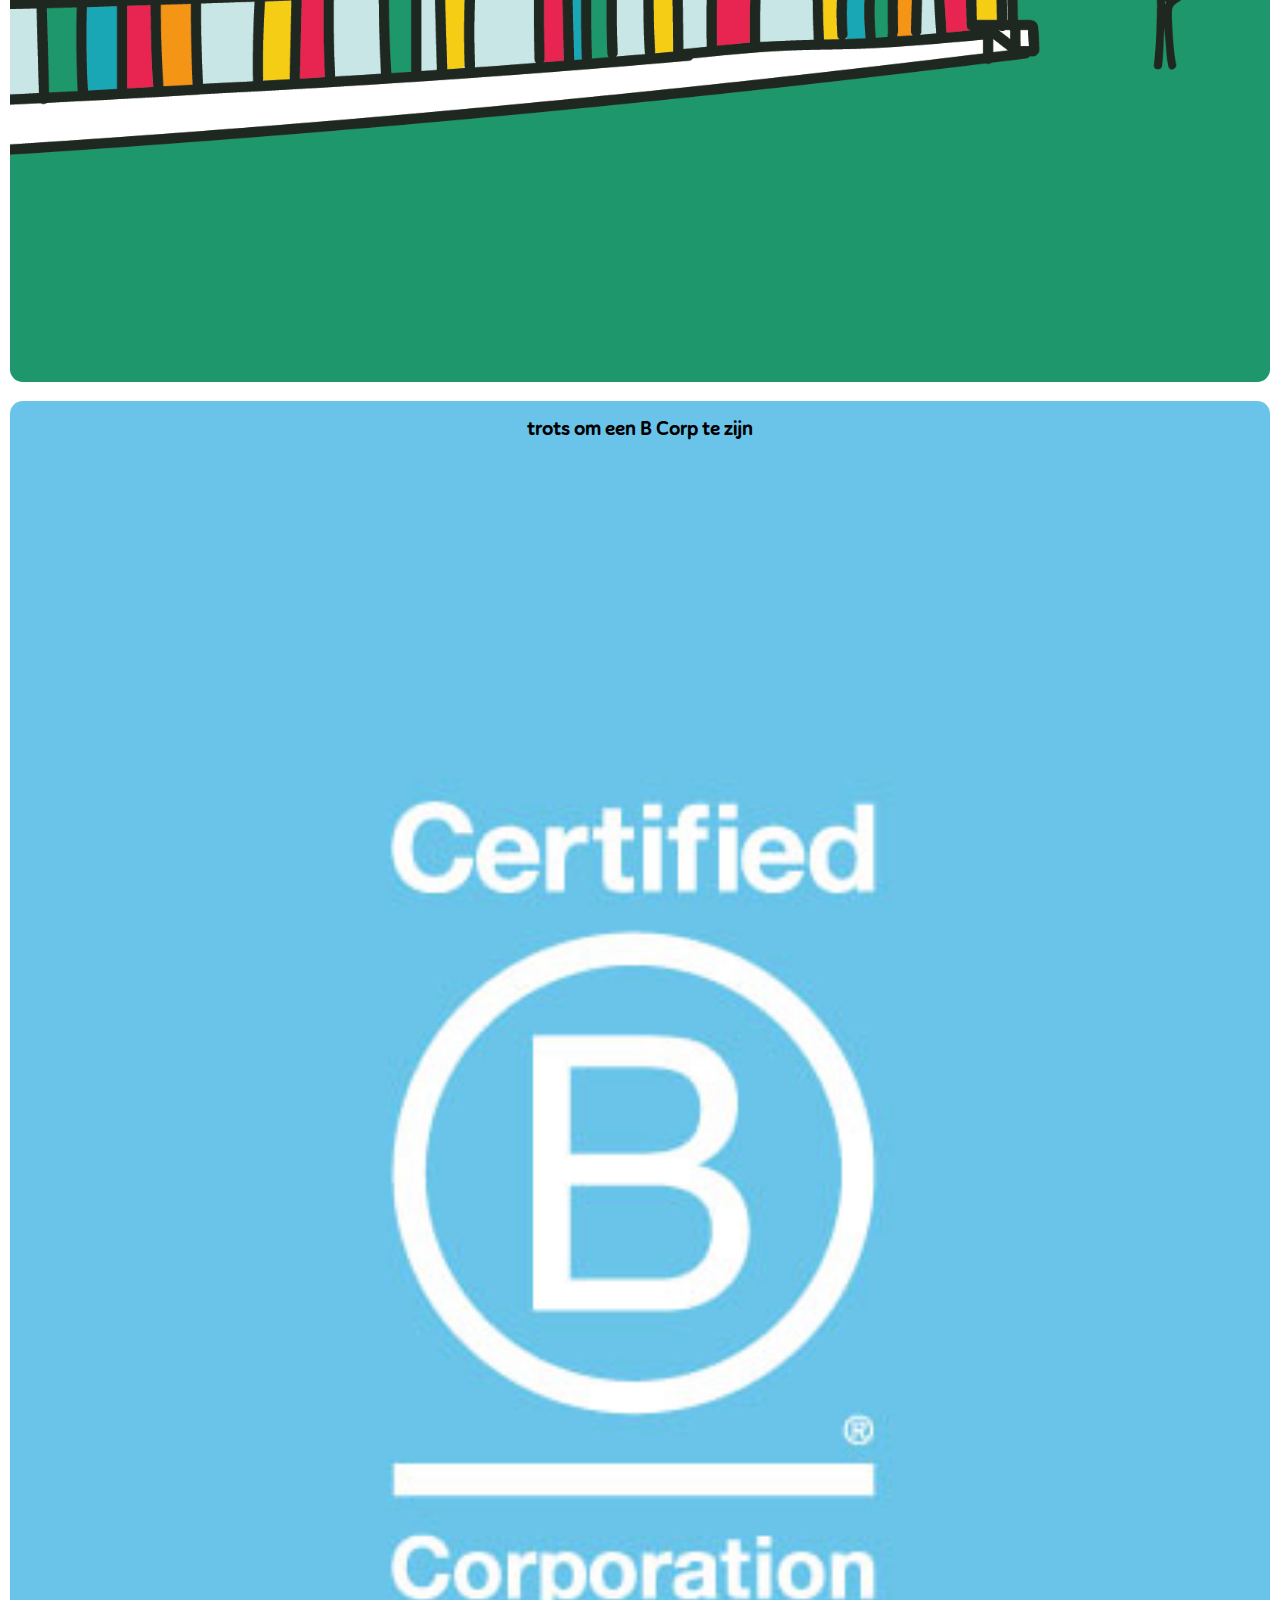
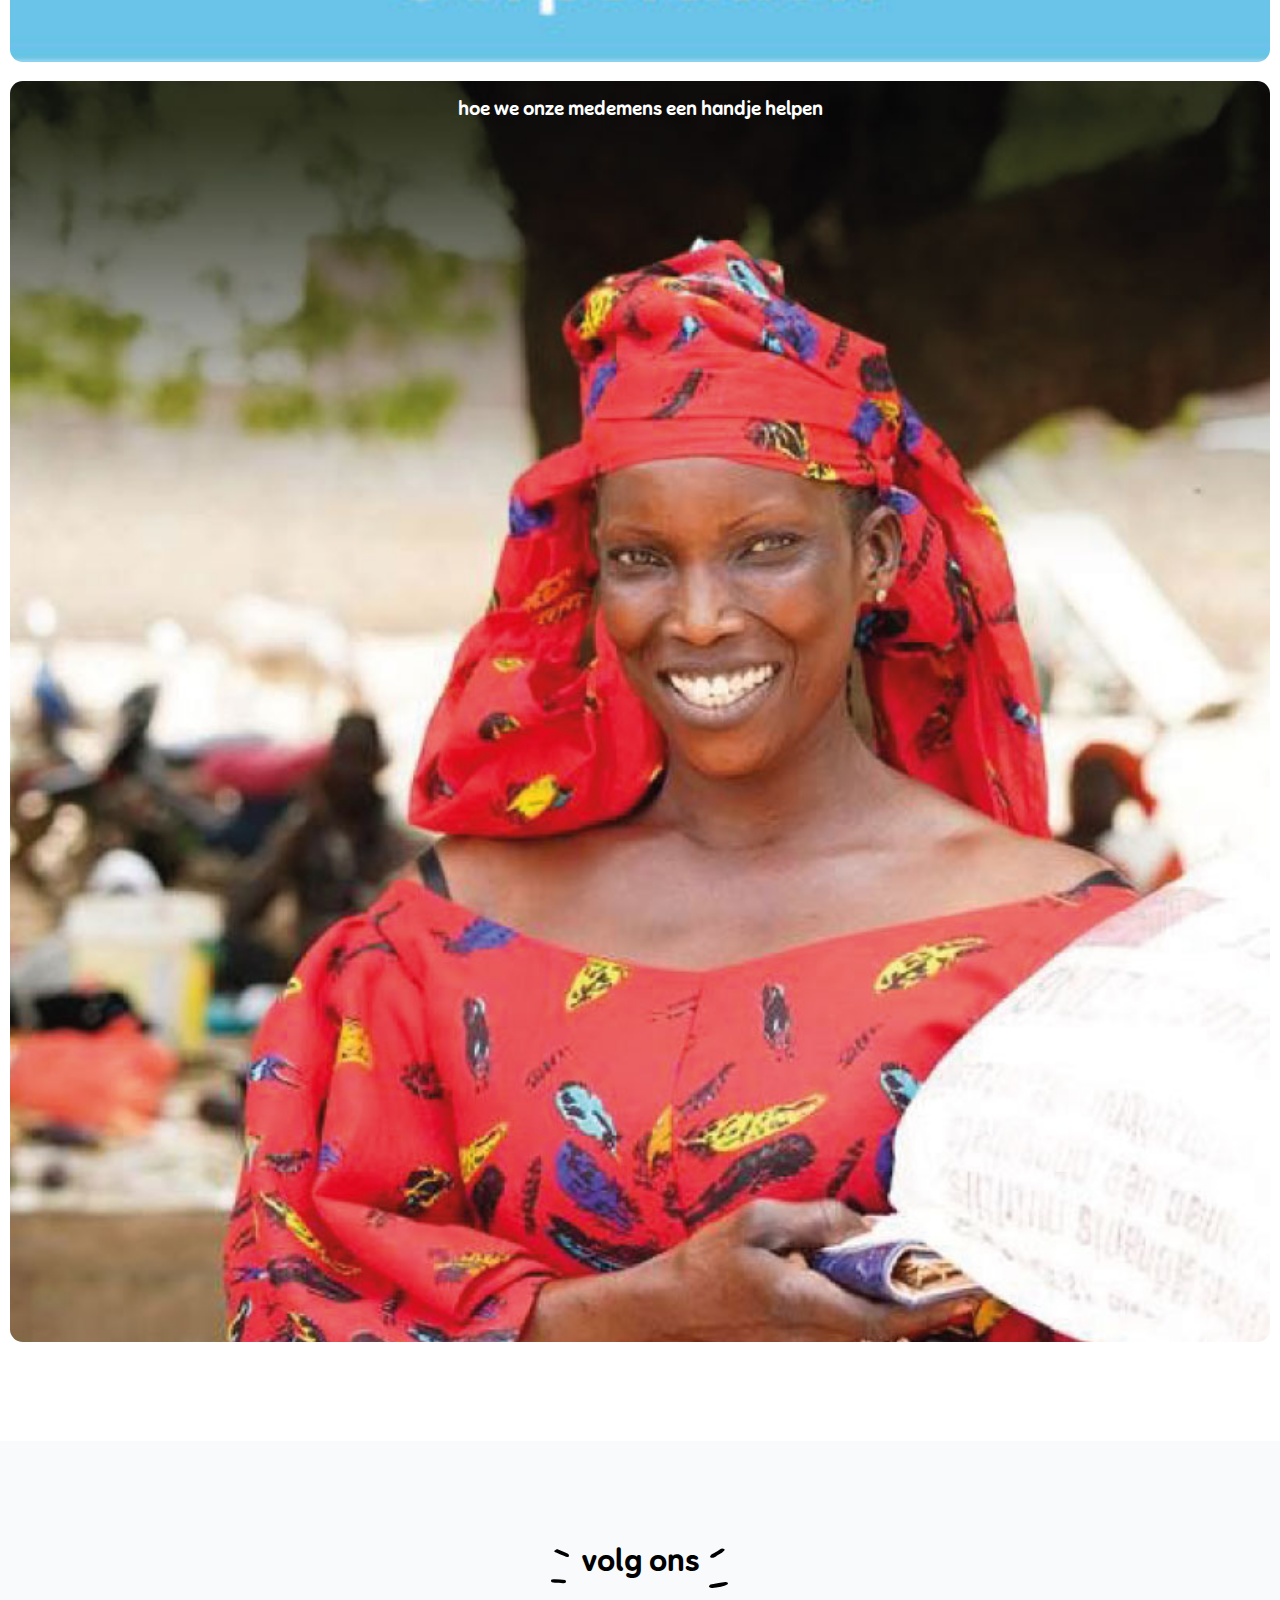
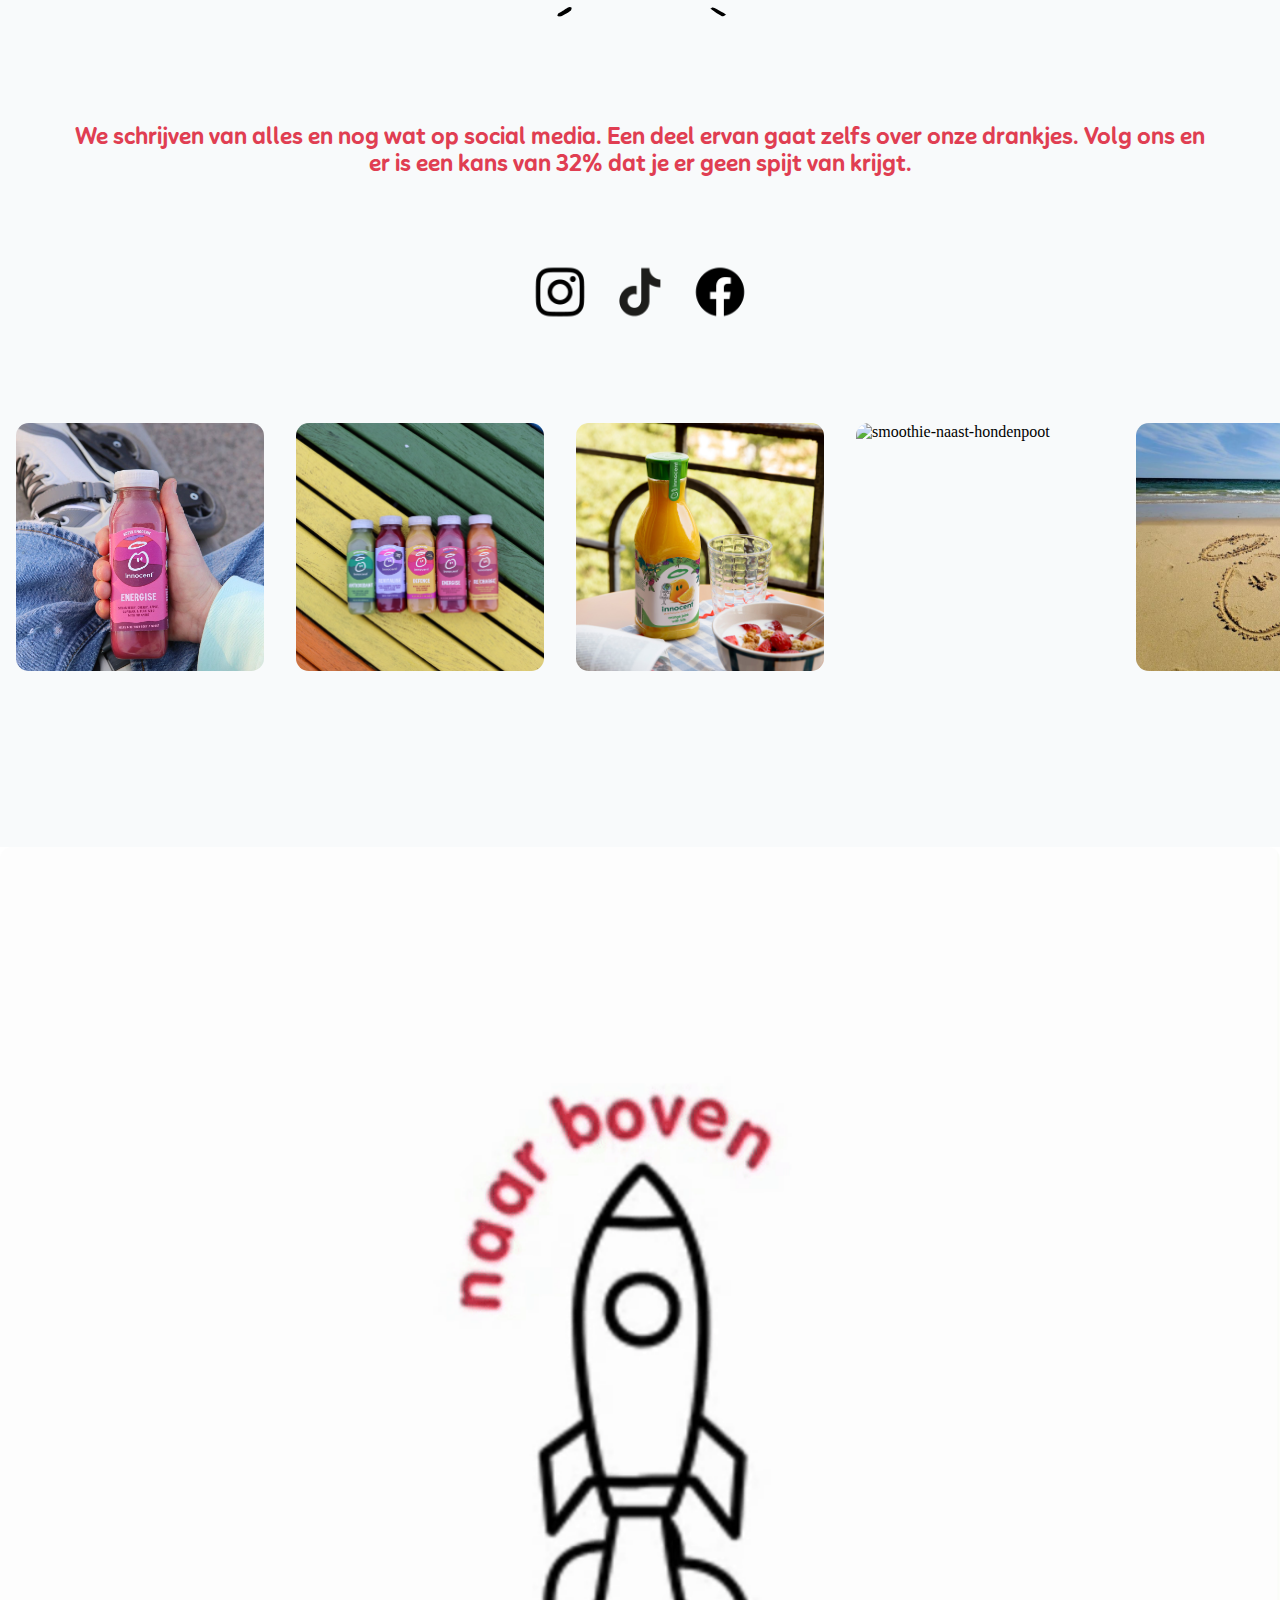
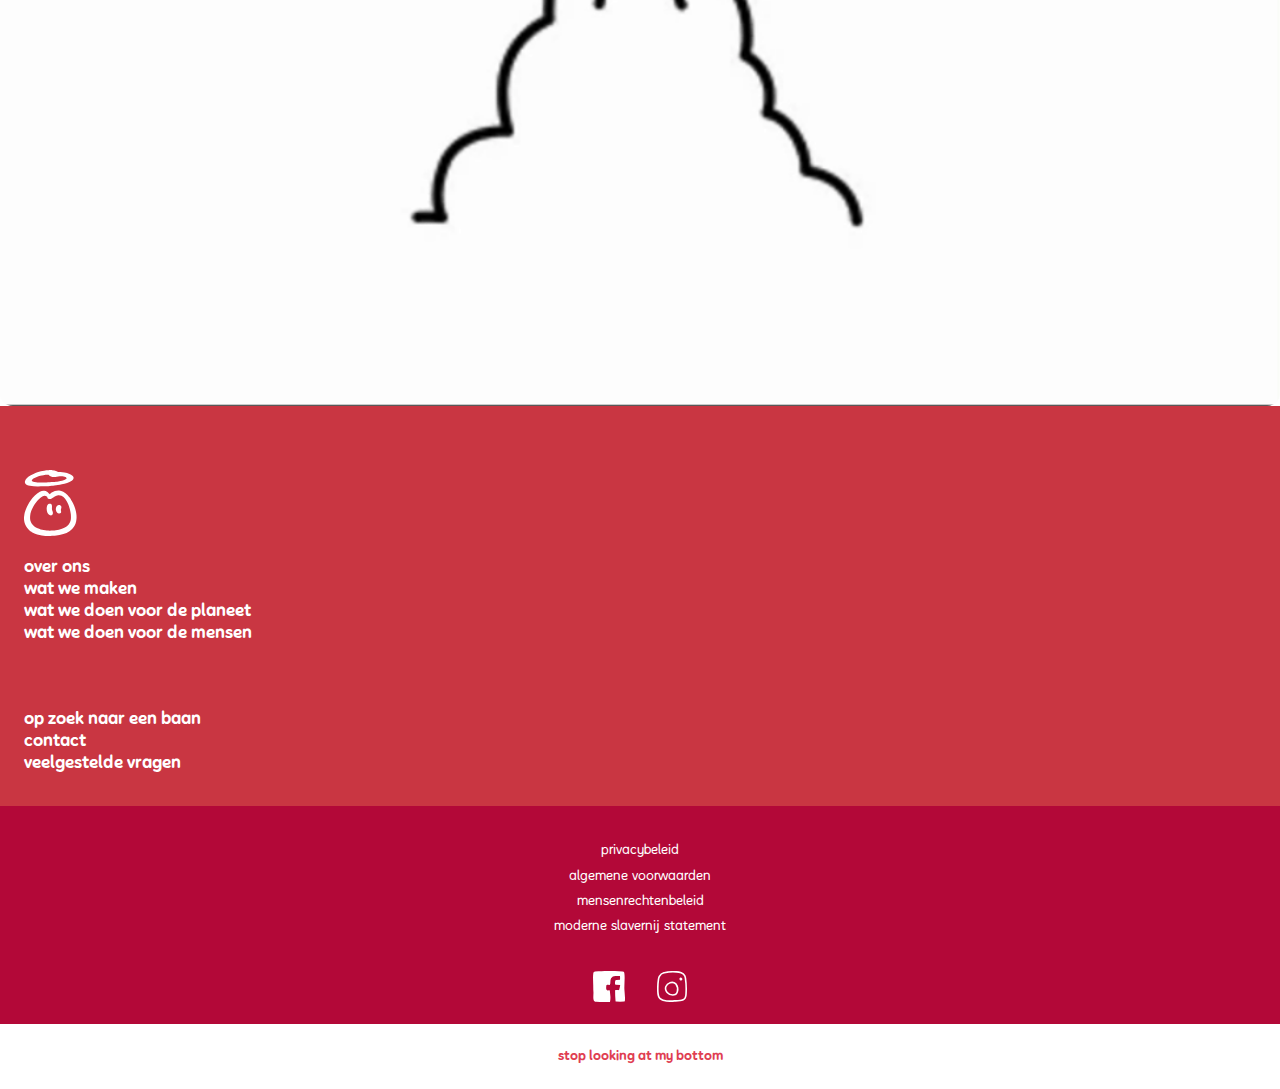
==== commit 88ae8cb0: "d" ====
--- a/index.html
+++ b/index.html
@@ -9,7 +9,6 @@
 
     <link href="styles/style.css" rel="stylesheet" />
     <link rel="icon" type="image/svg+xml" href="images/favicon.svg" />
-    <script src="scripts/script.js"></script>
   </head>
 
   <body>
@@ -17,25 +16,24 @@
       <img src="images/cookies.svg" alt="cookies-icon" />
     </button>
     <header>
-
-        <button class="menu">
-            <img src="images/download (3).svg" alt="menu-button" />
-            <img src="images/innocent-logo.png" alt="innocent-logo" />
-          </button>
-    <!--
-      <nav class="navbar">
-        <ul class="nav-menu">
-          <li class="nav-item"><a class="nav-link" href="#">over ons</a></li>
-          <li class="nav-item"><a class="nav-link" href="#">wat we maken</a></li>
-          <li class="nav-item"><a class="nav-link" href="#">wat we doen voor mensen</a></li>
-          <li class="nav-item"><a class="nav-link" href="#">wat we doen voor de planeet</a></li>
-          <li class="nav-item"><a class="nav-link" href="#">op zoek naar een baan?</a></li>
+      <button class="menu">
+        <img src="images/download (3).svg" alt="menu-button" />
+        <img src="images/innocent-logo.png" alt="innocent-logo" />
+      </button>
+
+      <nav>
+        <ul>
+          <li><a href="#">over ons</a></li>
+          <li><a href="#">over ons</a></li>
+          <li><a href="#">over ons</a></li>
+          <li><a href="#">over ons</a></li>
+          <li><a href="#">over ons</a></li>
         </ul>
-        <button class="sluit">
-            <img src="images/download (7).svg" alt="sluit-button" />
+        <button>
+          <img src="images/download (7).svg" alt="sluit-button" />
         </button>
       </nav>
-    -->
+
       <img src="images/home-innocent-hallo-600x600.svg" alt="hallo-bubble" />
       <article>
         <img src="images/streepjes1.svg" alt="titel-opmaak" />
@@ -204,5 +202,6 @@
         <p>stop looking at my bottom</p>
       </article>
     </footer>
+    <script src="scripts/script.js"></script>
   </body>
 </html>
--- a/styles/style.css
+++ b/styles/style.css
@@ -491,6 +491,14 @@
 }
 
 
+/* menu */
+header nav {
+    transform: translateY(-110%);
+}
+
+nav.toonMenu {
+	transform: translateY(0);
+}
 
 
 /*
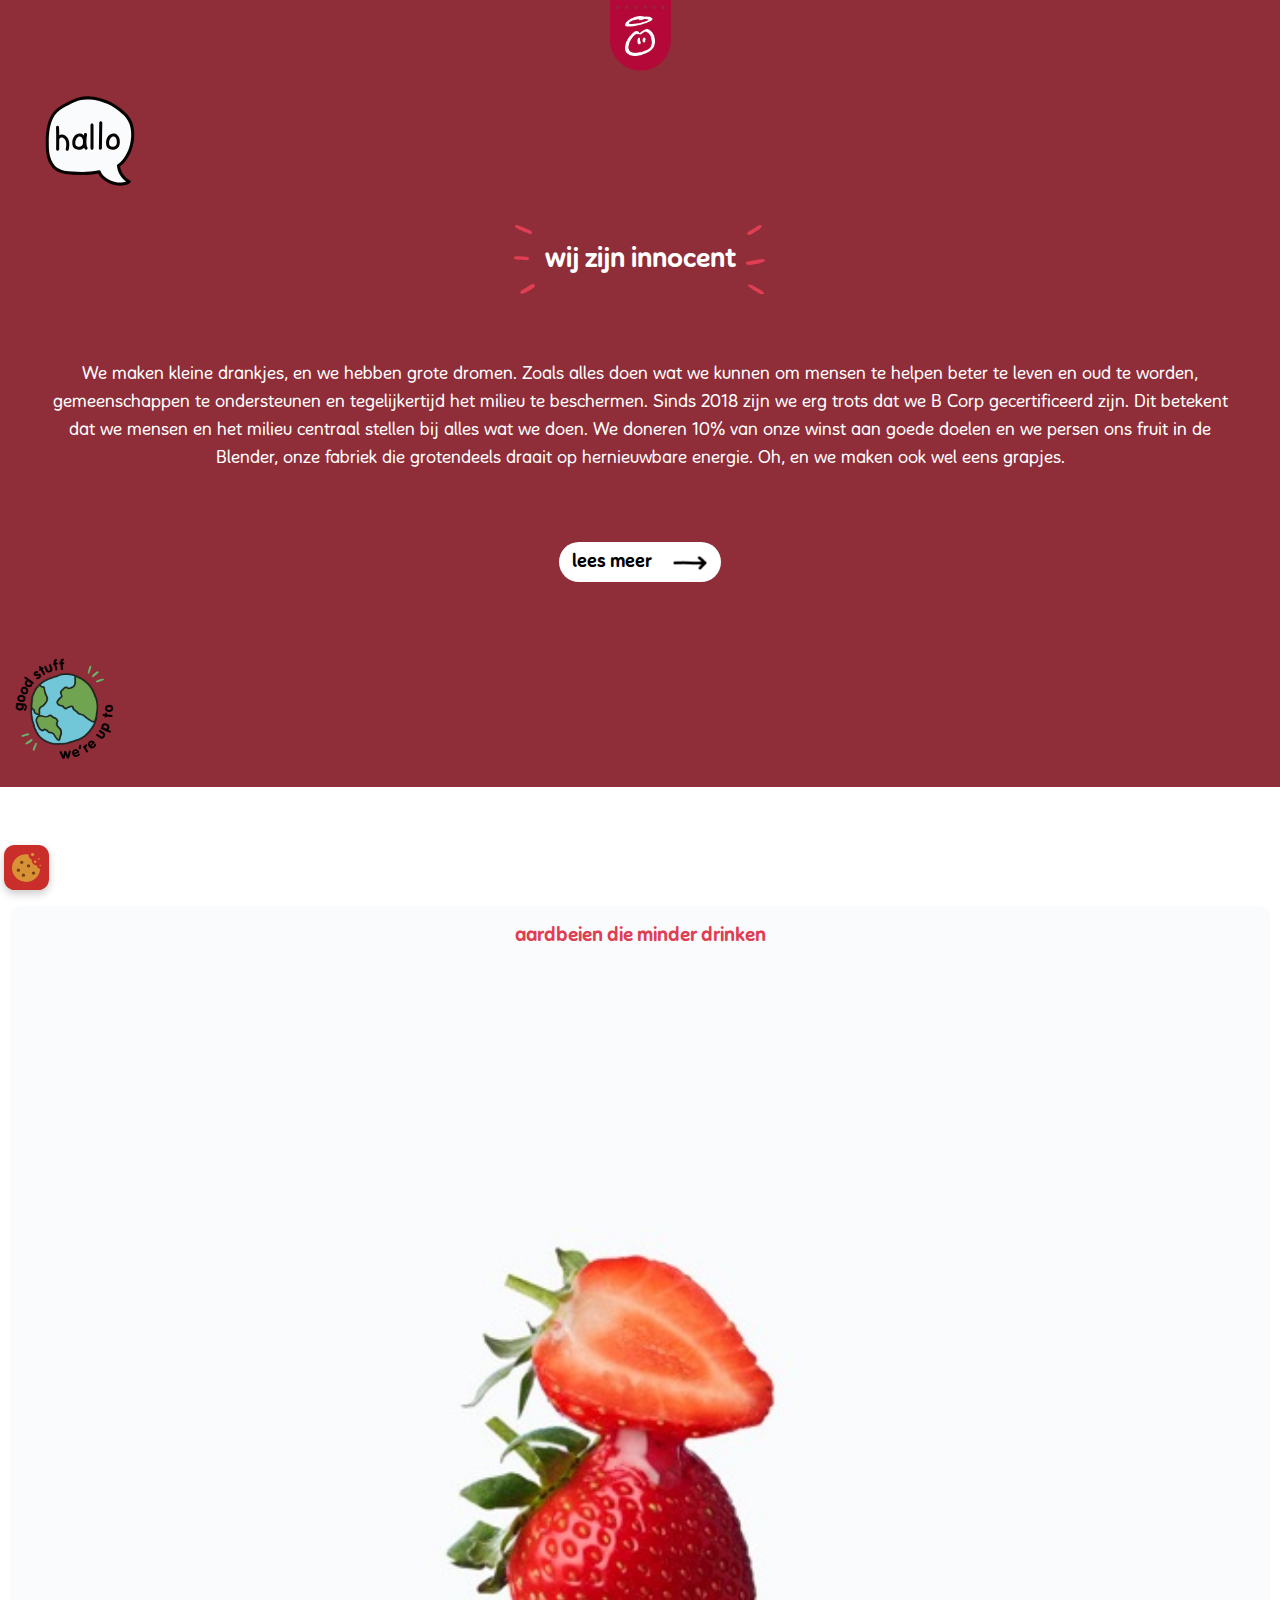
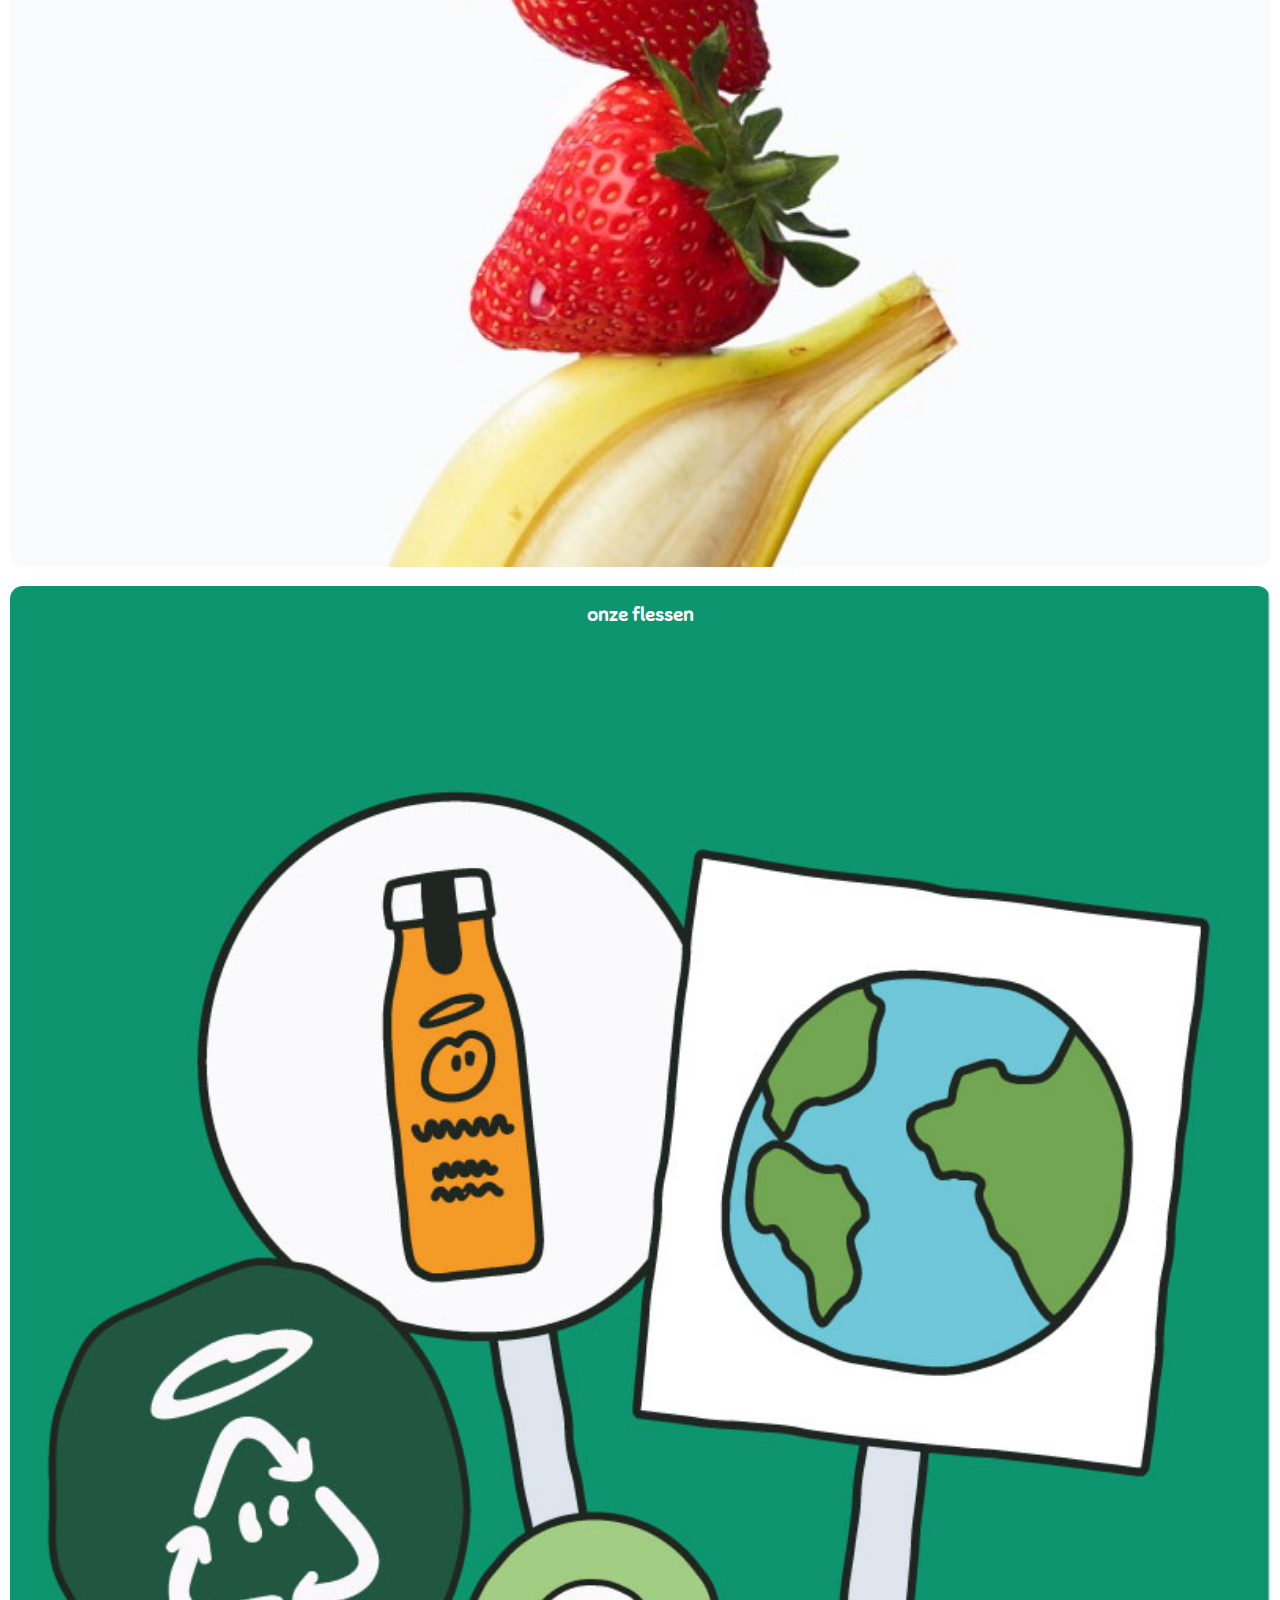
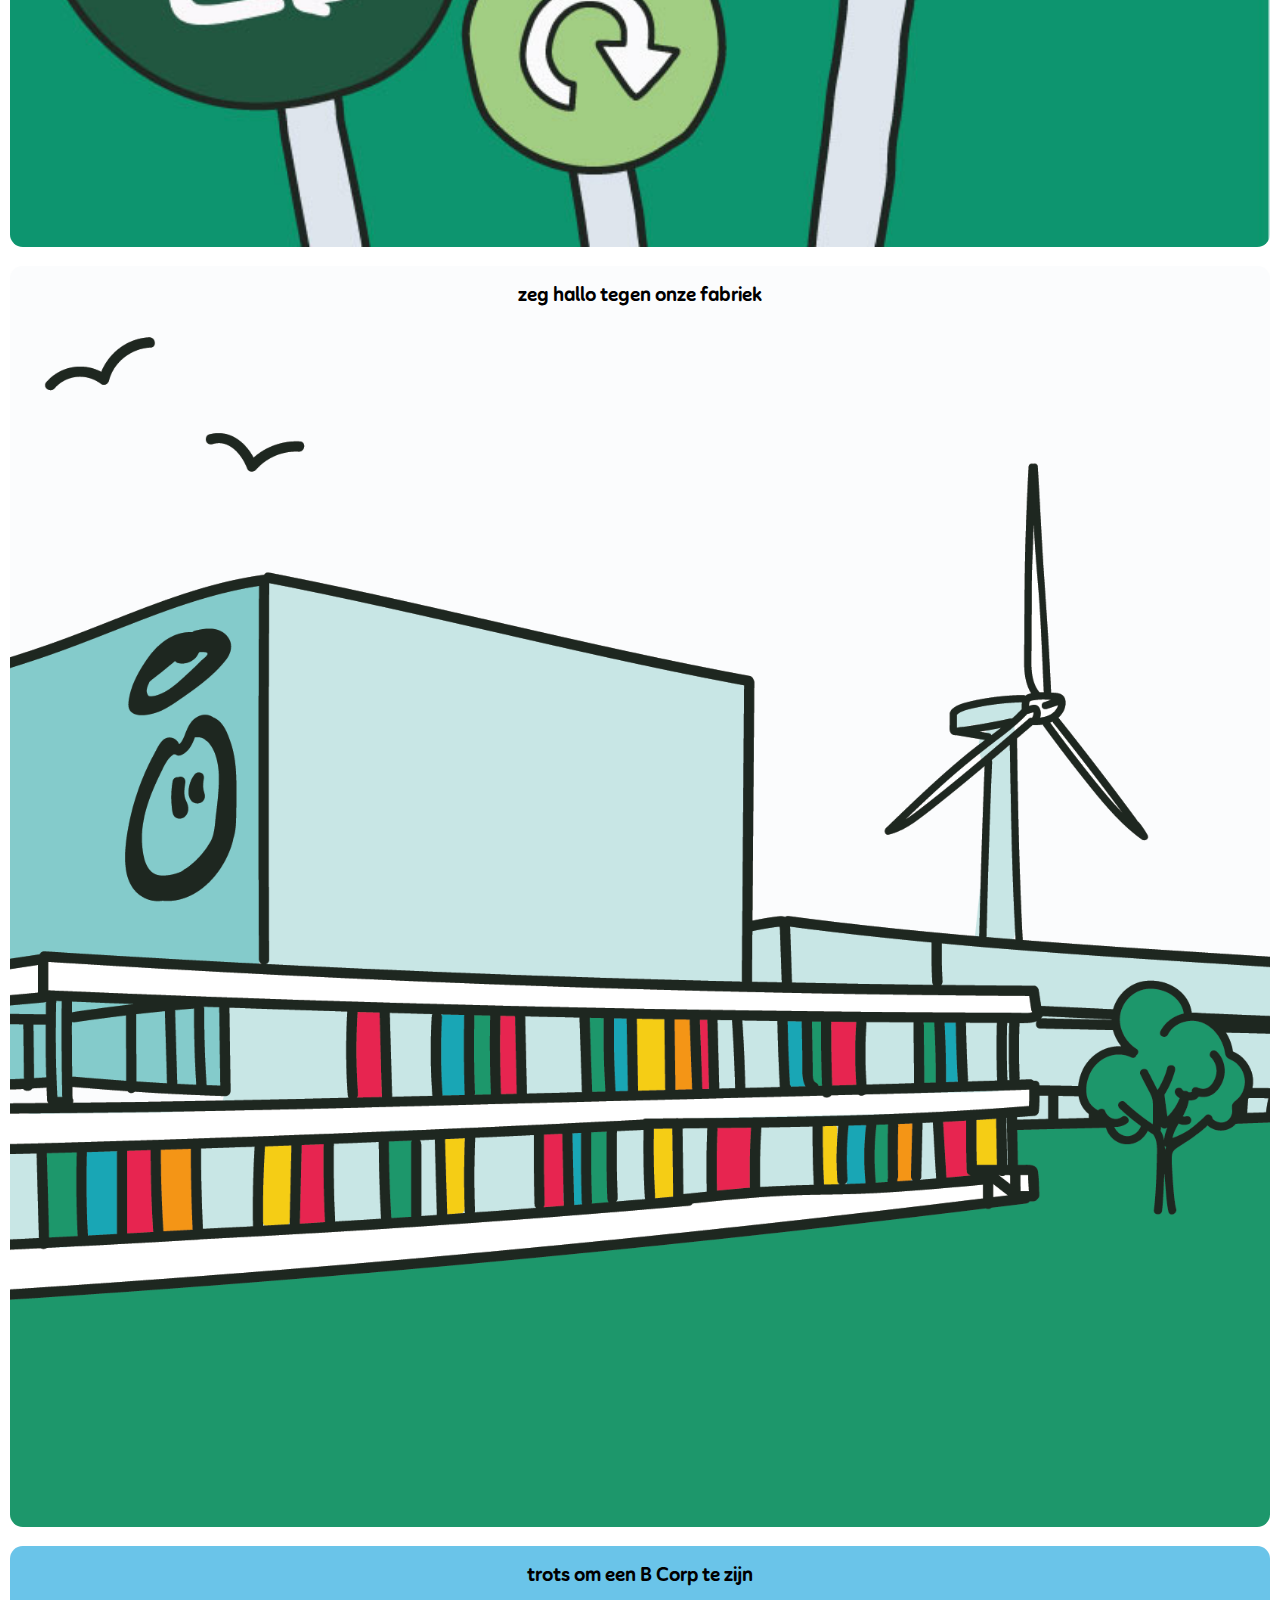
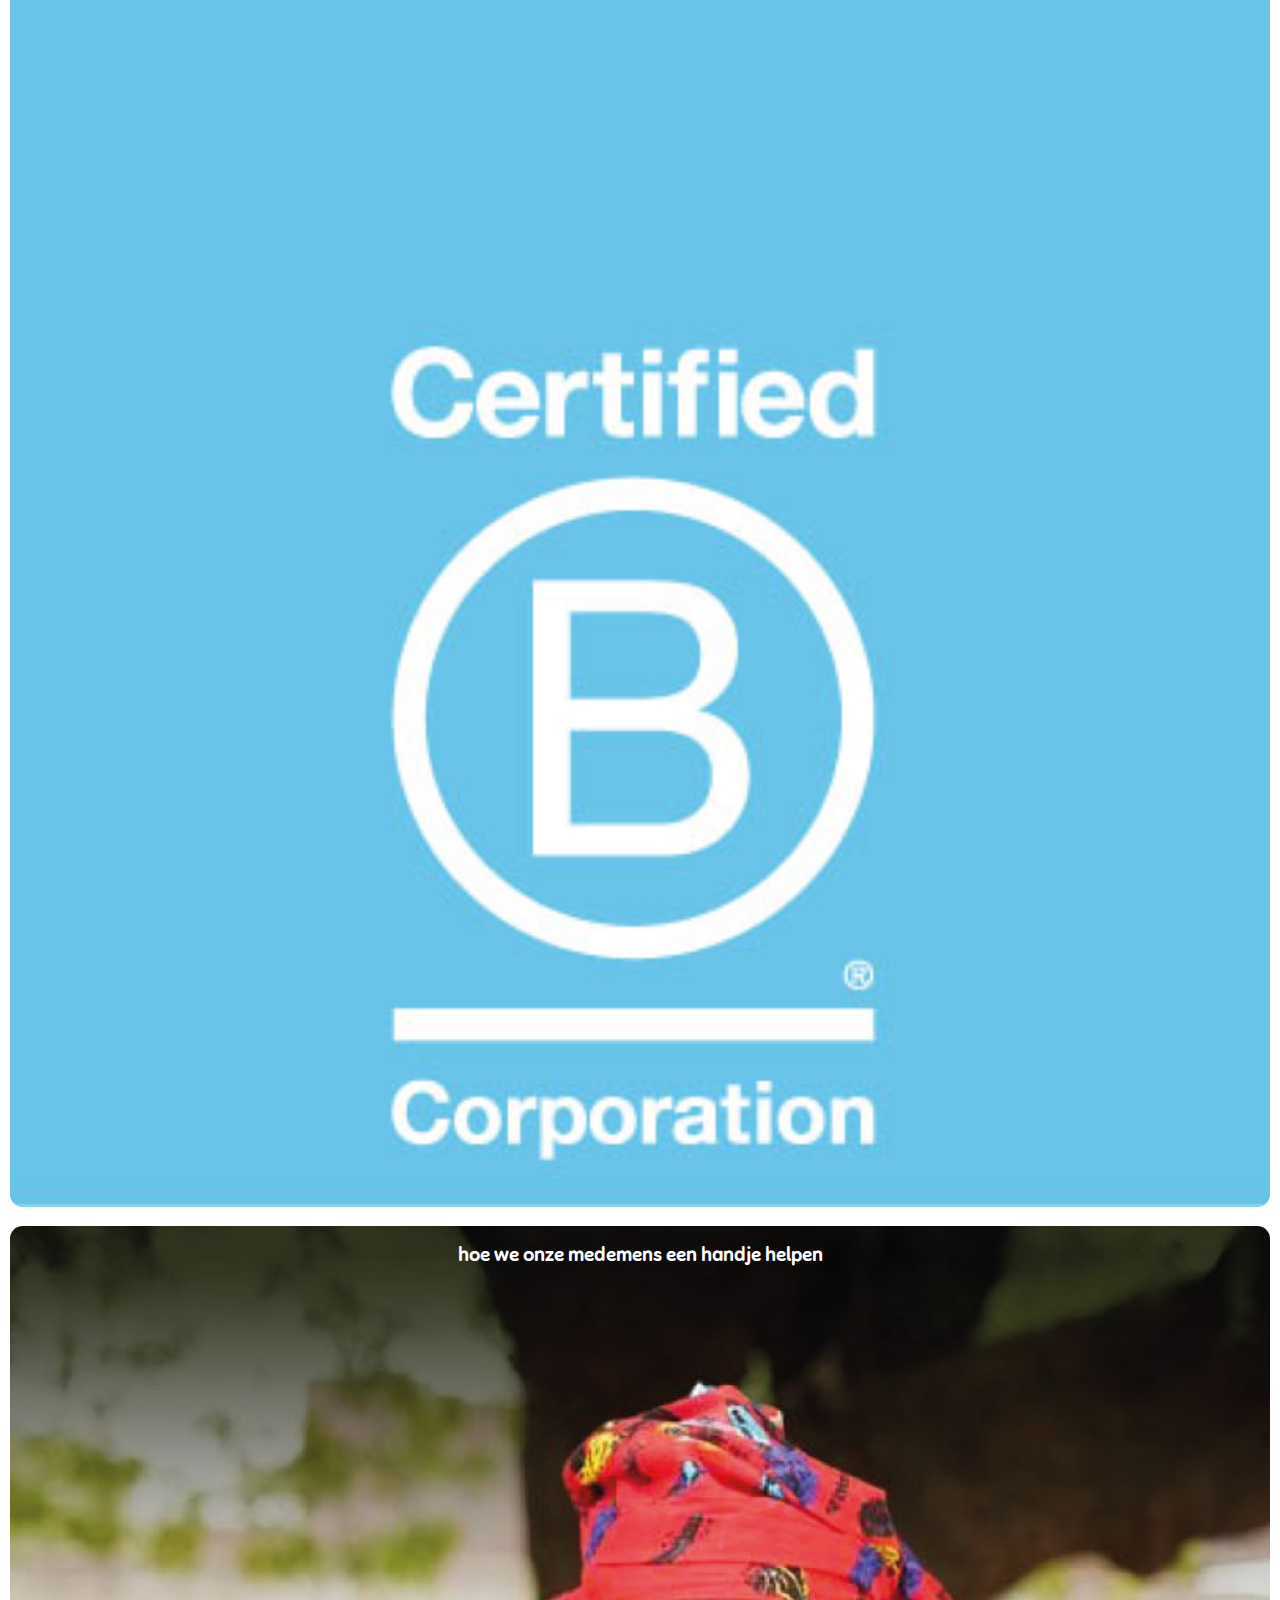
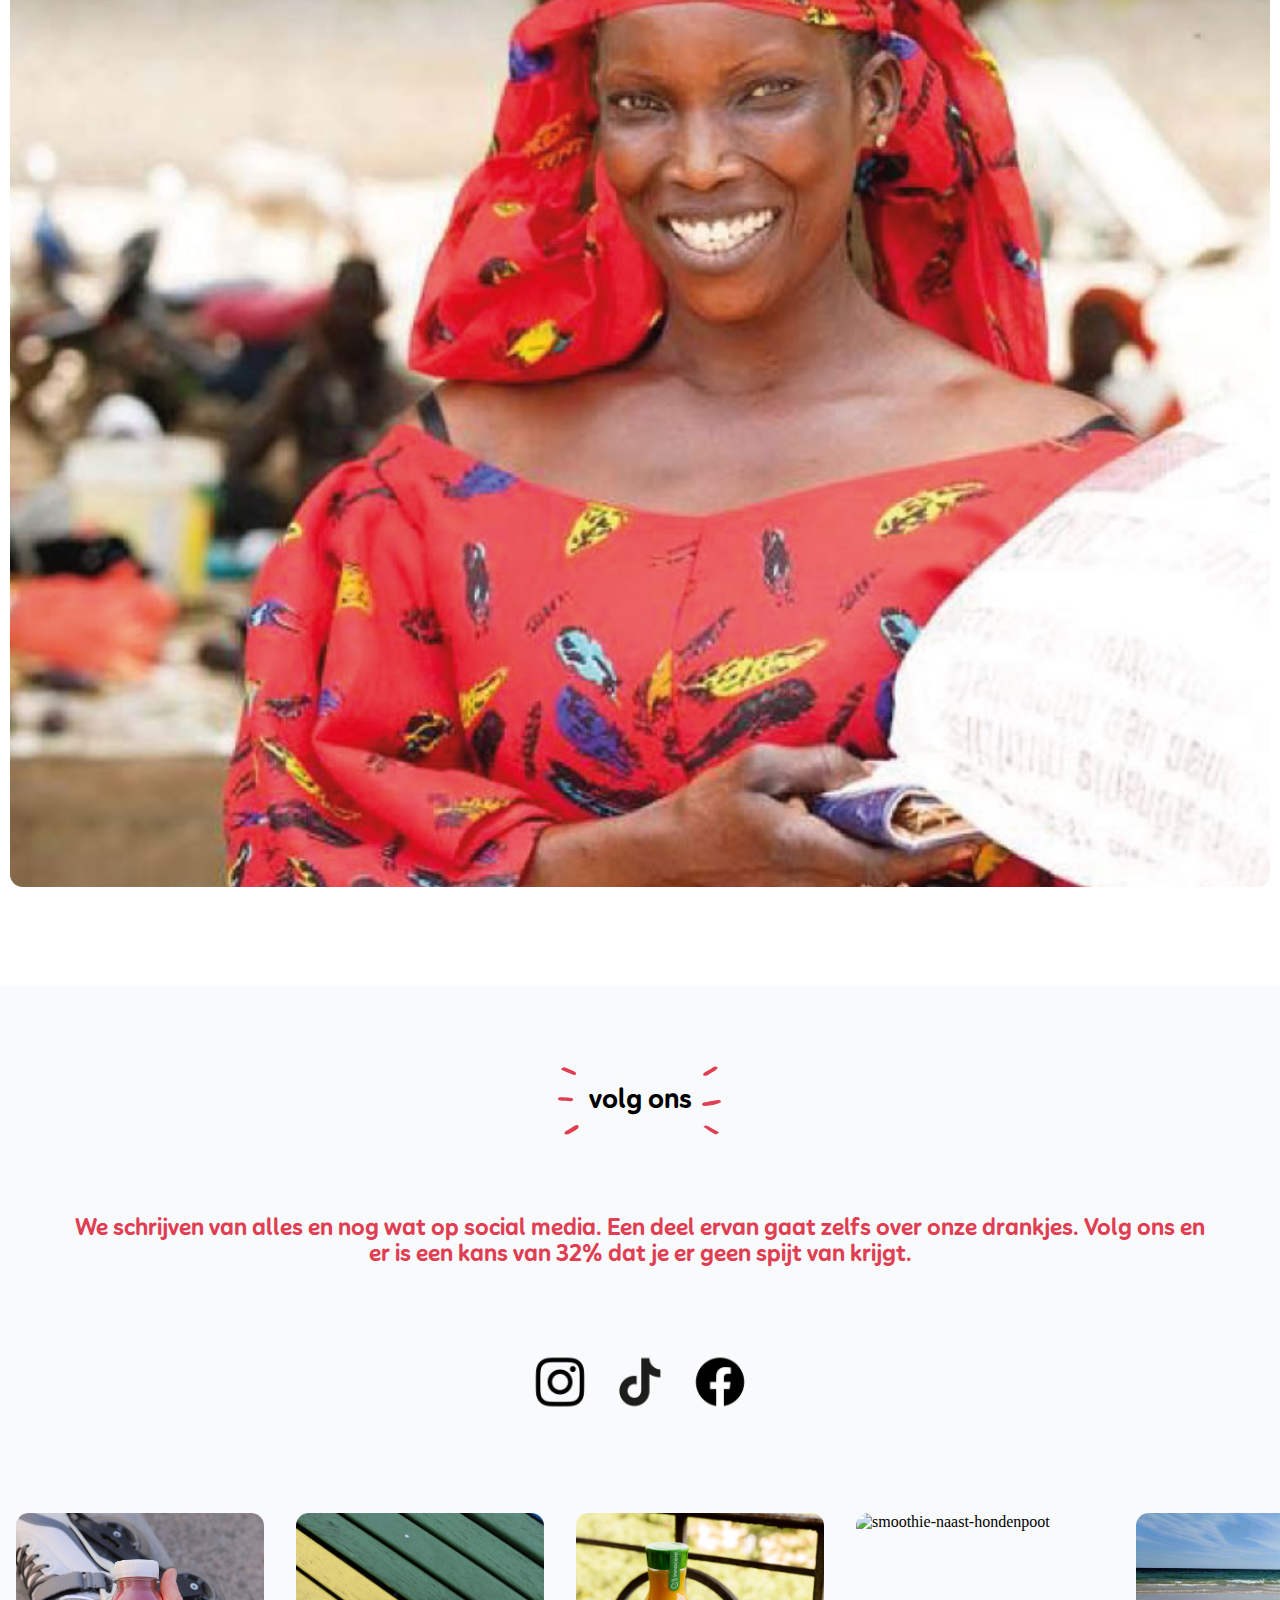
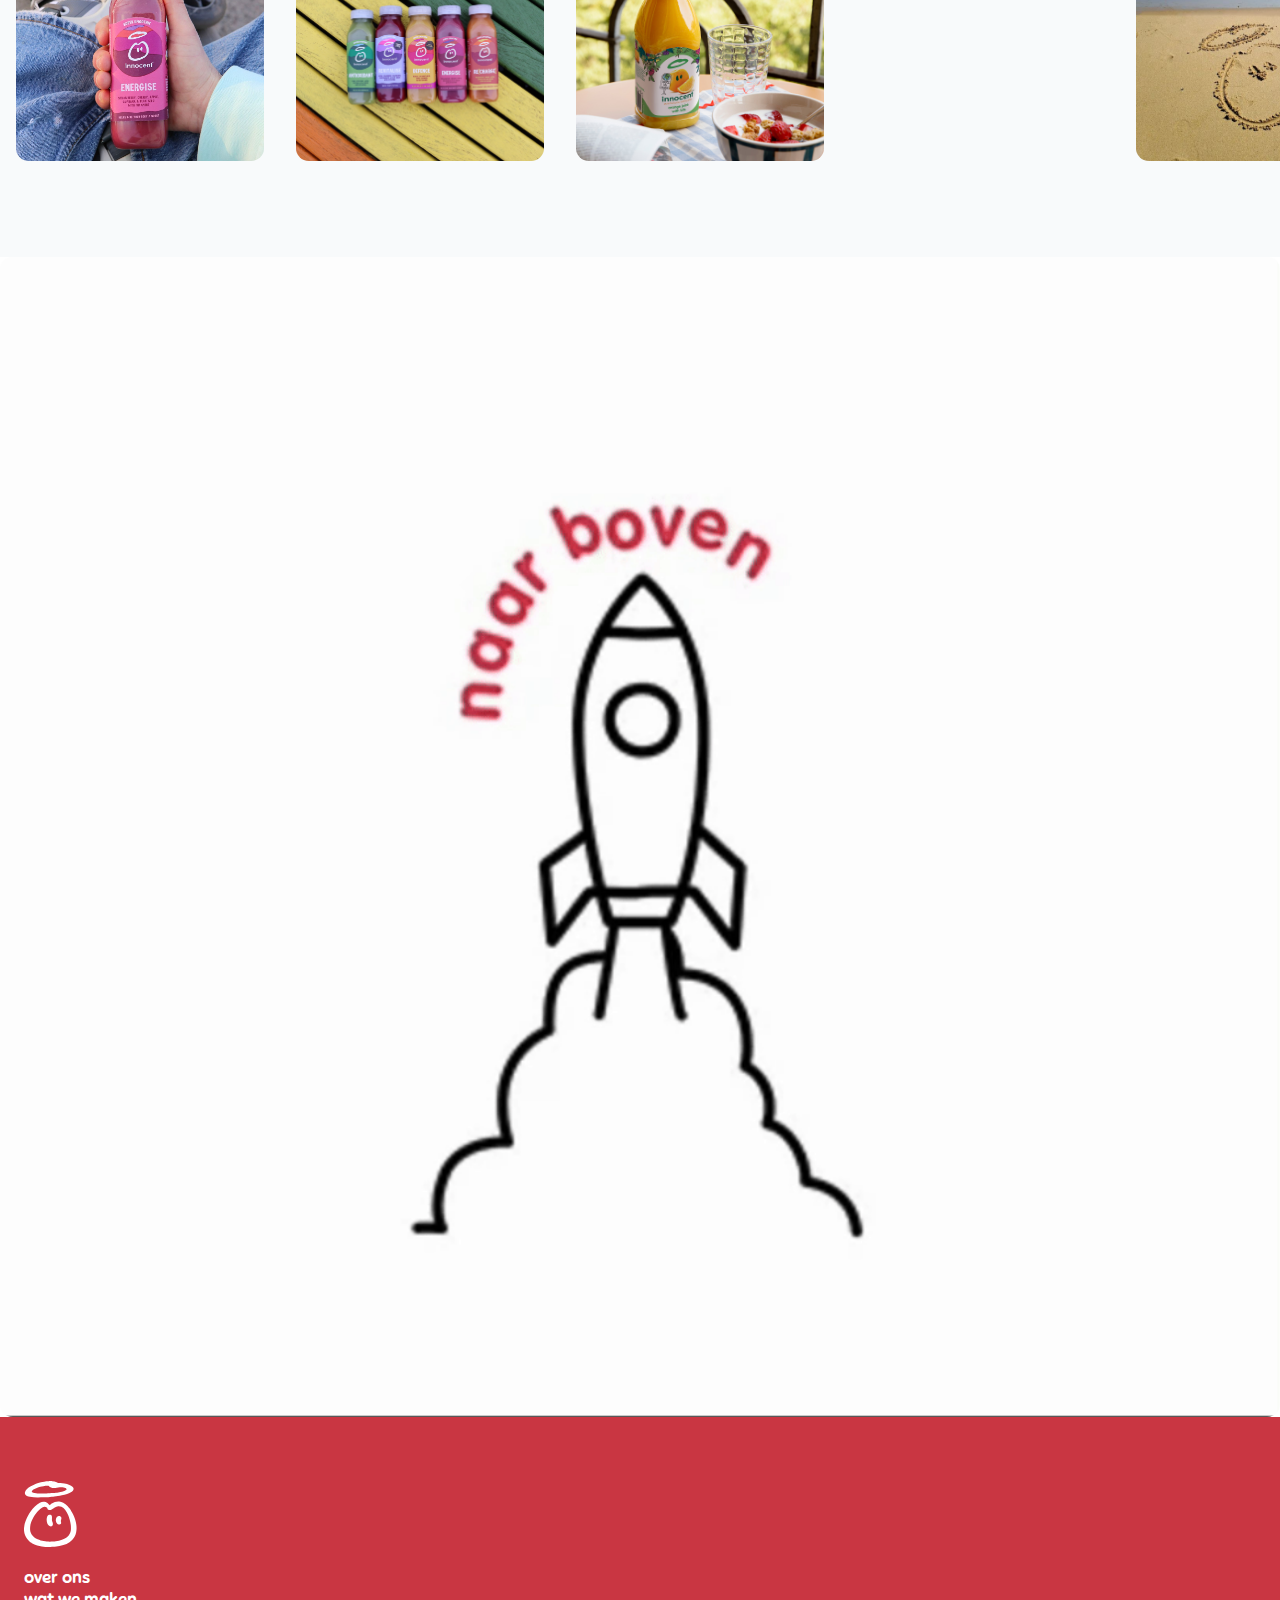
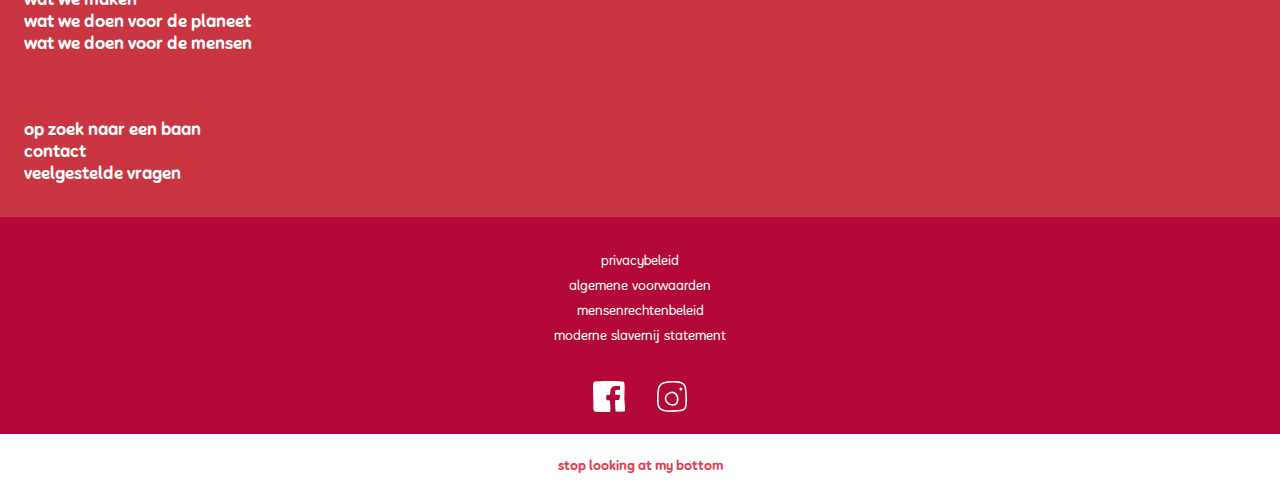
==== commit 54d6916a: "hello" ====
--- a/index.html
+++ b/index.html
@@ -16,21 +16,64 @@
       <img src="images/cookies.svg" alt="cookies-icon" />
     </button>
     <header>
+
       <button class="menu">
-        <img src="images/download (3).svg" alt="menu-button" />
+        <img src="images/download-(3).svg" alt="menu-button" />
         <img src="images/innocent-logo.png" alt="innocent-logo" />
       </button>
 
       <nav>
         <ul>
-          <li><a href="#">over ons</a></li>
-          <li><a href="#">over ons</a></li>
-          <li><a href="#">over ons</a></li>
-          <li><a href="#">over ons</a></li>
-          <li><a href="#">over ons</a></li>
+          <li>
+            <a href="index.html"
+              ><img src="images/innocent-logo.png" alt="home-icon"
+            /></a>
+          </li>
+          <li>
+            <a href="#">over ons</a>
+            <a href="#"
+              ><img src="images/download.svg" alt="plus-menu-button"
+            /></a>
+          </li>
+          <li>
+            <a href="smoothies.html">wat we maken</a>
+            <a href="smoothies.html"
+              ><img src="images/download.svg" alt="plus-menu-button"
+            /></a>
+          </li>
+          <li>
+            <a href="#">wat we doen voor mensen</a>
+            <a href="#"
+              ><img src="images/download.svg" alt="plus-menu-button"
+            /></a>
+          </li>
+          <li>
+            <a href="#">wat we doen voor de planeet</a>
+            <a href="#"
+              ><img src="images/download.svg" alt="plus-menu-button"
+            /></a>
+          </li>
+          <li>
+            <a href="#">op zoek naar een baan?</a>
+            <a href="#"
+              ><img src="images/download.svg" alt="plus-menu-button"
+            /></a>
+          </li>
+        </ul>
+        <ul>
+          <li>
+            <a href="#"
+              ><img src="images/download-(1).svg" alt="facebook-icon"
+            /></a>
+          </li>
+          <li>
+            <a href="#"
+              ><img src="images/download-(2).svg" alt="instagram-icon"
+            /></a>
+          </li>
         </ul>
         <button>
-          <img src="images/download (7).svg" alt="sluit-button" />
+          <img src="images/download-(7).svg" alt="sluit-button" />
         </button>
       </nav>
 
@@ -52,16 +95,30 @@
       </p>
       <button class="button">
         lees meer
-        <img src="images/Screenshot 2024-12-03 at 17.08.37.png" alt="" />
+        <img src="images/Screenshot-2024-12-03-at-17.08.37.png" alt="" />
       </button>
       <img src="images/icon-world.png" alt="icon-world" />
     </header>
     <main>
+      <svg
+        xmlns="http://www.w3.org/2000/svg"
+        viewBox="8 0 2048 25"
+        preserveAspectRatio="none"
+        class="bottom-wave"
+        fill="#ffffff"
+      >
+        <path
+          fill="##84343a"
+          id="wavePath"
+          d="M1833.1,1.6c-146.3,0-360.7,22.4-527,22.4s-274-10.6-274-10.6S955.4,1.6,809.1,1.6S448.4,24,282,24 S8,13.4,8,13.4V25h1024h1024V13.4C2056,13.4,1979.4,1.6,1833.1,1.6z"
+        ></path>
+      </svg>
+
       <section>
         <article>
           <h2>aardbeien die minder drinken</h2>
           <img
-            src="images/MicrosoftTeams-image (1).png"
+            src="images/MicrosoftTeams-image-(1).png"
             alt="aardbeien-op-een-banaan"
             style="width: 100%"
           />
@@ -89,10 +146,10 @@
           <img src="images/home-helping-humans.jpg" alt="lachende-vrouw" />
         </article>
       </section>
-      <section>
+      <section id="msc">
         <article>
           <img src="images/streepjes1.svg" alt="titel-opmaak" />
-          <h1>volg ons</h1>
+          <h3>volg ons</h3>
           <img src="images/streepjes.svg" alt="titel-opmaak" />
         </article>
         <p>
@@ -103,13 +160,13 @@
         <article>
           <ul>
             <li><img src="images/download.png" alt="instagram-icon" /></li>
-            <li><img src="images/download (1).png" alt="tiktok-icon" /></li>
-            <li><img src="images/download (2).png" alt="facebook-icon" /></li>
+            <li><img src="images/download-(1).png" alt="tiktok-icon" /></li>
+            <li><img src="images/download-(2).png" alt="facebook-icon" /></li>
           </ul>
         </article>
 
         <article class="carousel">
-          <ul class="carousel">
+          <ul>
             <li>
               <img
                 src="images/skates.png"
@@ -131,7 +188,7 @@
 
             <li>
               <img
-                src="images/Recharge-dog paw.jpg"
+                src="images/Recharge-dog-paw.jpg"
                 alt="smoothie-naast-hondenpoot"
               />
             </li>
@@ -148,7 +205,7 @@
       <article>
         <a href="#">
           <img
-            src="images/Screen Recording 2024-12-03 at 13.33.21.gif"
+            src="images/Screen-Recording-2024-12-03-at-13.33.21.gif"
             alt="raket-animatie"
           />
         </a>
@@ -159,7 +216,7 @@
       <section>
         <article>
           <ul>
-            <li><img src="images/download (4).svg" alt="" /></li>
+            <li><img src="images/download-(4).svg" alt="" /></li>
             <li><a href="#">over ons</a></li>
             <li><a href="#">wat we maken</a></li>
             <li><a href="#">wat we doen voor de planeet</a></li>
@@ -187,12 +244,12 @@
           <ul>
             <li>
               <a href="#"
-                ><img src="images/download (1).svg" alt="facebook-icon"
+                ><img src="images/download-(1).svg" alt="facebook-icon"
               /></a>
             </li>
             <li>
               <a href="#"
-                ><img src="images/download (2).svg" alt="instagram-icon"
+                ><img src="images/download-(2).svg" alt="instagram-icon"
               /></a>
             </li>
           </ul>
--- a/styles/style.css
+++ b/styles/style.css
@@ -61,23 +61,21 @@
 }
 
 h2 {
-	display: flex;
-	flex-direction: column;
-	justify-content: center;
-	font-family: "innocent-Bold", sans-serif;
-	font-weight: bolder;
-	font-size: 20px;
-}
-
+  display: flex;
+  flex-direction: column;
+  justify-content: center;
+  font-family: "innocent-Bold", sans-serif;
+  font-weight: bolder;
+  font-size: 20px;
+}
 
 body {
   margin: 0%;
 }
 
 body > button:nth-of-type(1) img {
-	width: 28.8px;
-  }
-  
+  width: 28.8px;
+}
 
 /******************/
 /*     HEADER     */
@@ -97,44 +95,21 @@
 }
 
 header p {
-	font-family: "innocent-Light", sans-serif;
-	color: white;
-	font-weight: bolder;
-	font-size: 1.125rem;
-	font-style: normal;
-	font-weight: 400;
-	line-height: 1.75rem;
-	display: flex;
-	align-items: center;
-	margin-left: 45px;
-	margin-right: 45px;
-	text-align: center;
-  }
+  font-family: "innocent-Light", sans-serif;
+  color: white;
+  font-weight: bolder;
+  font-size: 1.125rem;
+  font-style: normal;
+  font-weight: 400;
+  line-height: 1.75rem;
+  display: flex;
+  align-items: center;
+  margin-left: 45px;
+  margin-right: 45px;
+  text-align: center;
+}
 
 /* HEADER KNOPPEN */
-.menu {
-  display: flex;
-  width: 100%;
-  justify-content: center;
-  align-items: center;
-  position: fixed;
-  top: 0;
-  z-index: 10000000;
-  background: transparent;
-  margin: 0;
-  padding: 0;
-}
-
-.menu img:nth-of-type(1) {
-  width: 61px;
-  position: relative;
-}
-
-.menu img:nth-of-type(2) {
-  width: 30px;
-  position: absolute;
-}
-
 header button:nth-of-type(2) {
   display: flex;
   align-items: center;
@@ -170,10 +145,9 @@
   position: fixed;
   bottom: 10px;
   left: 4px;
-  box-shadow: 2px 5px 8px #000000;
+  box-shadow: 0 4px 8px 0 rgba(0, 0, 0, 0.2);
   z-index: 1000;
 }
-
 
 /*HEADER AFBEELDINGEN/H1 */
 header > img:nth-of-type(1) {
@@ -191,7 +165,7 @@
   display: flex;
   align-items: center;
   justify-content: center;
-	padding: 2.2em 0 3em 0;
+  padding: 2.2em 0 3em 0;
 }
 
 header h1 {
@@ -214,10 +188,9 @@
 /*      MAIN       */
 /*******************/
 
-
 main section:nth-of-type(1) {
-	background-color: #ffffff;
-	padding: 5em 0;
+  background-color: #ffffff;
+  padding: 5em 0;
 }
 
 main section:nth-of-type(1) article {
@@ -311,8 +284,7 @@
 /*  MAIN section 2  */
 /********************/
 
-
-main section:nth-of-type(2) {
+main #msc {
   background-color: #f8fafb;
 }
 
@@ -330,7 +302,8 @@
   display: flex;
   align-items: center;
   justify-content: center;
-  padding: 5em;
+  padding-top: 5em;
+  padding-bottom: 5em;
 }
 
 main section:nth-of-type(2) article:nth-of-type(1) img {
@@ -360,19 +333,11 @@
 }
 
 /*****************************/
-/* DE CAROCAROUSEL CONTAINER */
+/* CAROUSEL        CONTAINER */
 /*****************************/
-
 
 .carousel {
   --carouselElementWidth: 280px;
-}
-
-/* dark mode */
-@media (prefers-color-scheme: dark) {
-  .carousel {
-    --carouselShadeColor: #37332f66;
-  }
 }
 
 html {
@@ -413,6 +378,95 @@
   padding: 0 1em;
   z-index: 100;
 }
+/*****************************/
+/* CAROUSEL   2    CONTAINER */
+/*****************************/
+
+.caroCarrousel {
+  grid-template-columns: minmax(auto, var(--maxWidth));
+  justify-content: center;
+}
+
+/******************************/
+/* DE CAROCARROUSEL CONTAINER */
+/******************************/
+
+.caroCarrousel {
+  --caroCarrouselMainColor: #212721;
+  --caroCarrouselAccentColor: #212721;
+  --caroCarrouselShadeColor: #b30838;
+
+  position: relative;
+  outline: none;
+}
+
+.caroCarrousel > ul {
+  margin: 0;
+  padding: 0;
+  display: flex;
+  overflow: hidden;
+  scroll-snap-type: inline mandatory;
+  scroll-behavior: smooth;
+
+  overflow-x: scroll;
+  overflow-y: hidden;
+  -webkit-overflow-scrolling: touch;
+  -ms-overflow-style: none;
+  scrollbar-width: none;
+  overscroll-behavior: contain auto;
+}
+
+.caroCarrousel > ul li {
+  flex-basis: 60%;
+  flex-shrink: 0;
+  scroll-snap-align: center;
+  display: flex;
+  align-items: center;
+}
+
+.caroCarrousel > ul li > img {
+  display: block;
+  width: 100%;
+}
+
+/****************/
+/* DE BOLLETJES */
+/****************/
+
+.caroCarrousel nav ul {
+  position: absolute;
+  left: 2em;
+  right: 2em;
+  bottom: 0;
+  margin: 0;
+  padding: 0 0 0.5em;
+  list-style: none;
+  display: flex;
+  justify-content: center;
+  gap: 0.4em;
+}
+
+.caroCarrousel > nav li {
+  flex-basis: 11px;
+  aspect-ratio: 1/1;
+}
+
+.caroCarrousel > nav a {
+  display: block;
+  width: 100%;
+  height: 100%;
+
+  text-decoration: none;
+  color: var(--caroCarrouselMainColor);
+  background-color: var(--caroCarrouselShadeColor);
+  border-radius: 50%;
+  outline: none;
+  transition: 0.5s;
+}
+
+.caroCarrousel > nav a.current {
+  background-color: currentColor;
+}
 
 /*****************/
 /*    FOOTER     */
@@ -431,7 +485,7 @@
 }
 
 footer section:nth-of-type(1) article:nth-of-type(1) ul img {
-	padding-bottom: 1em;
+  padding-bottom: 1em;
 }
 
 footer section:nth-of-type(1) article:nth-of-type(1) ul {
@@ -482,72 +536,255 @@
 }
 
 footer p {
-	display: flex;
-	justify-content: center;
+  display: flex;
+  justify-content: center;
   font-family: "innocent-Bold", sans-serif;
   color: #e03e52;
   font-size: 14px;
   padding: 10px;
 }
 
-
-/* menu */
+/*******************/
+/*       NAV       */
+/*******************/
+
+.menu {
+  display: flex;
+  width: 100%;
+  justify-content: center;
+  align-items: center;
+  position: fixed;
+  top: 0;
+  z-index: 10000000;
+  background: transparent;
+  margin: 0;
+  padding: 0;
+}
+
+.menu img:nth-of-type(1) {
+  width: 61px;
+  position: relative;
+}
+
+.menu img:nth-of-type(2) {
+  width: 30px;
+  position: absolute;
+}
+
 header nav {
-    transform: translateY(-110%);
-}
-
-nav.toonMenu {
-	transform: translateY(0);
-}
-
+  transform: translateY(-110%);
+}
+
+header nav button {
+  width: 18px;
+  height: 18px;
+  display: flex;
+  width: 100%;
+  justify-content: center;
+  align-items: center;
+  position: fixed;
+  background: transparent;
+  margin: 0;
+  padding: 0;
+}
+
+header nav button img {
+  width: 18px;
+  height: 18px;
+}
+
+header nav.toonMenu {
+  transform: translateY(0);
+  transition: 1s;
+}
+
+header nav {
+  position: absolute;
+  width: 100vw;
+  background-color: #b30838;
+  padding-top: 4em;
+  z-index: 100000000;
+}
+
+header nav ul:nth-of-type(1) {
+  display: flex;
+  flex-direction: column;
+  align-items: center;
+}
+
+header nav ul:nth-of-type(1) li {
+  display: flex;
+  flex-direction: column;
+  align-items: center;
+  border-bottom: 2px solid #e03e52;
+  line-height: 2;
+  width: 87%;
+}
+
+header nav ul:nth-of-type(1) li img {
+  width: 20px;
+  height: 20px;
+}
+
+header nav ul:nth-of-type(1) li:nth-of-type(1) img {
+  width: 48px;
+  height: 100%;
+}
+
+header nav ul:nth-of-type(2) {
+  display: flex;
+  flex-direction: row;
+  justify-content: center;
+  gap: 2em;
+}
+
+header nav ul:nth-of-type(2) img {
+  width: 30px;
+  height: 30px;
+}
+
+header nav ul li a {
+  color: white;
+  font-family: "innocent-Bold", sans-serif;
+  font-size: 24px;
+}
 
 /*
-header {
-	display:flex;
-	justify-content:space-between;
-	align-items:center;
-	
-	position:sticky;
-	top:0;
+.wave {
+	width: 200vw;
+	height: 20px;
+	animation: 16s cubic-bezier(.36,.45,.63,.53) infinite wave;
+	display: block;
+	position: absolute;
+	overflow: hidden;
+	transform: translate(0,0);
+}
+	*/
+
+/******************************/
+/*         SMOOTHIES          */
+/******************************/
+
+/* header */
+.smoothie-pagina {
+  background-color: #ffffff;
+}
+
+.smoothie-pagina h1 {
+  color: #000000;
+  font-size: 48px;
+}
+
+/* main */
+main section.ms1 {
+  background-color: #f5d981;
+  width: 100vw;
+}
+
+main section.ms1 img {
+  display: flex;
+  justify-self: center;
+  width: 205px;
+}
+
+.simg {
+  display: flex;
+  justify-self: center;
+  width: 205px;
+}
+
+main section.ms1 h2 {
+  display: flex;
+  justify-content: center;
+  color: #ffffff;
+  font-size: 48px;
+  max-width: 278px;
+  margin: 0;
+}
+
+main .h2-container img {
+  max-width: 21px;
+  margin-right: 10px;
+  margin-left: 10px;
+}
+
+.h2-container {
+  display: flex;
+  justify-content: center;
+  justify-content: space-between;
+  align-items: center;
+  padding-bottom: 6em;
+  padding-top: 6em;
+}
+
+main section.ms1 p {
+  font-family: "innocent-Light", sans-serif;
+  color: white;
+  font-weight: bolder;
+  font-size: 18px;
+  font-style: normal;
+  font-weight: 400;
+  line-height: 1.75rem;
+  display: flex;
+  align-items: center;
+  justify-self: center;
+  width: 350px;
+  text-align: center;
+}
+
+main .buttons4 {
+  display: grid;
+  grid-template-columns: repeat(2, 1fr);
+  grid-gap: 1em;
+  justify-content: center;
+  align-items: center;
+}
+
+main .buttons4 button {
+  display: flex;
+  justify-content: center;
+  align-items: center;
+  padding: 1em;
+  background: transparent;
+}
+
+main .buttons4 button {
+  background-color: transparent;
+  font-family: "innocent-Bold";
+  font-size: 20px;
+  color: rgb(95, 33, 103);
+}
+.stip img:nth-of-type(1) {
+  position: relative;
+  z-index: 100;
+}
+
+.stip img:nth-of-type(2) {
+  position: absolute;
+}
+
+.stip {
+  display: flex;
+  justify-content: center;
+  align-items: center;
+}
+
+/*
+.bottom-wave {
+	animation: moveWave 6s linear infinite;
+	width: 200vw;
+	height: 19px;
+	overflow: hidden;
+	position: absolute;
+	top: 1105px;
   }
-
-
-nav {
-	position:fixed;
-	left:0;
-	right:0;
-	top:0;
-	bottom:0;
-}
-
-
-nav.toonMenu {
-	translate:0% 0%;
-
-	translate:-100% 0%;
-
-	transition:translate .3s;
+  
+  @keyframes moveWave {
+	0% {
+	  transform: translateX(0);
+	}
+	100% {
+	  transform: translateX(-390px);
+	}
   }
-  /*
-
-.navbar {
-	background-color: #e03e52 ;
-	min-height: 8em;
-	display: flex;
-	justify-content: center ;
-	align-items: center;
-	padding: 1em ;
-}
-
-.nav-menu {
-	display: flex;
-	flex-direction: column;
-	align-items: center;
-	gap: 1em;
-}
-
-.nav-link {
-	font-family: "innocent-Bold", sans-serif;
-	color: white;
-	font-size: 24px;
-}
+	*/
